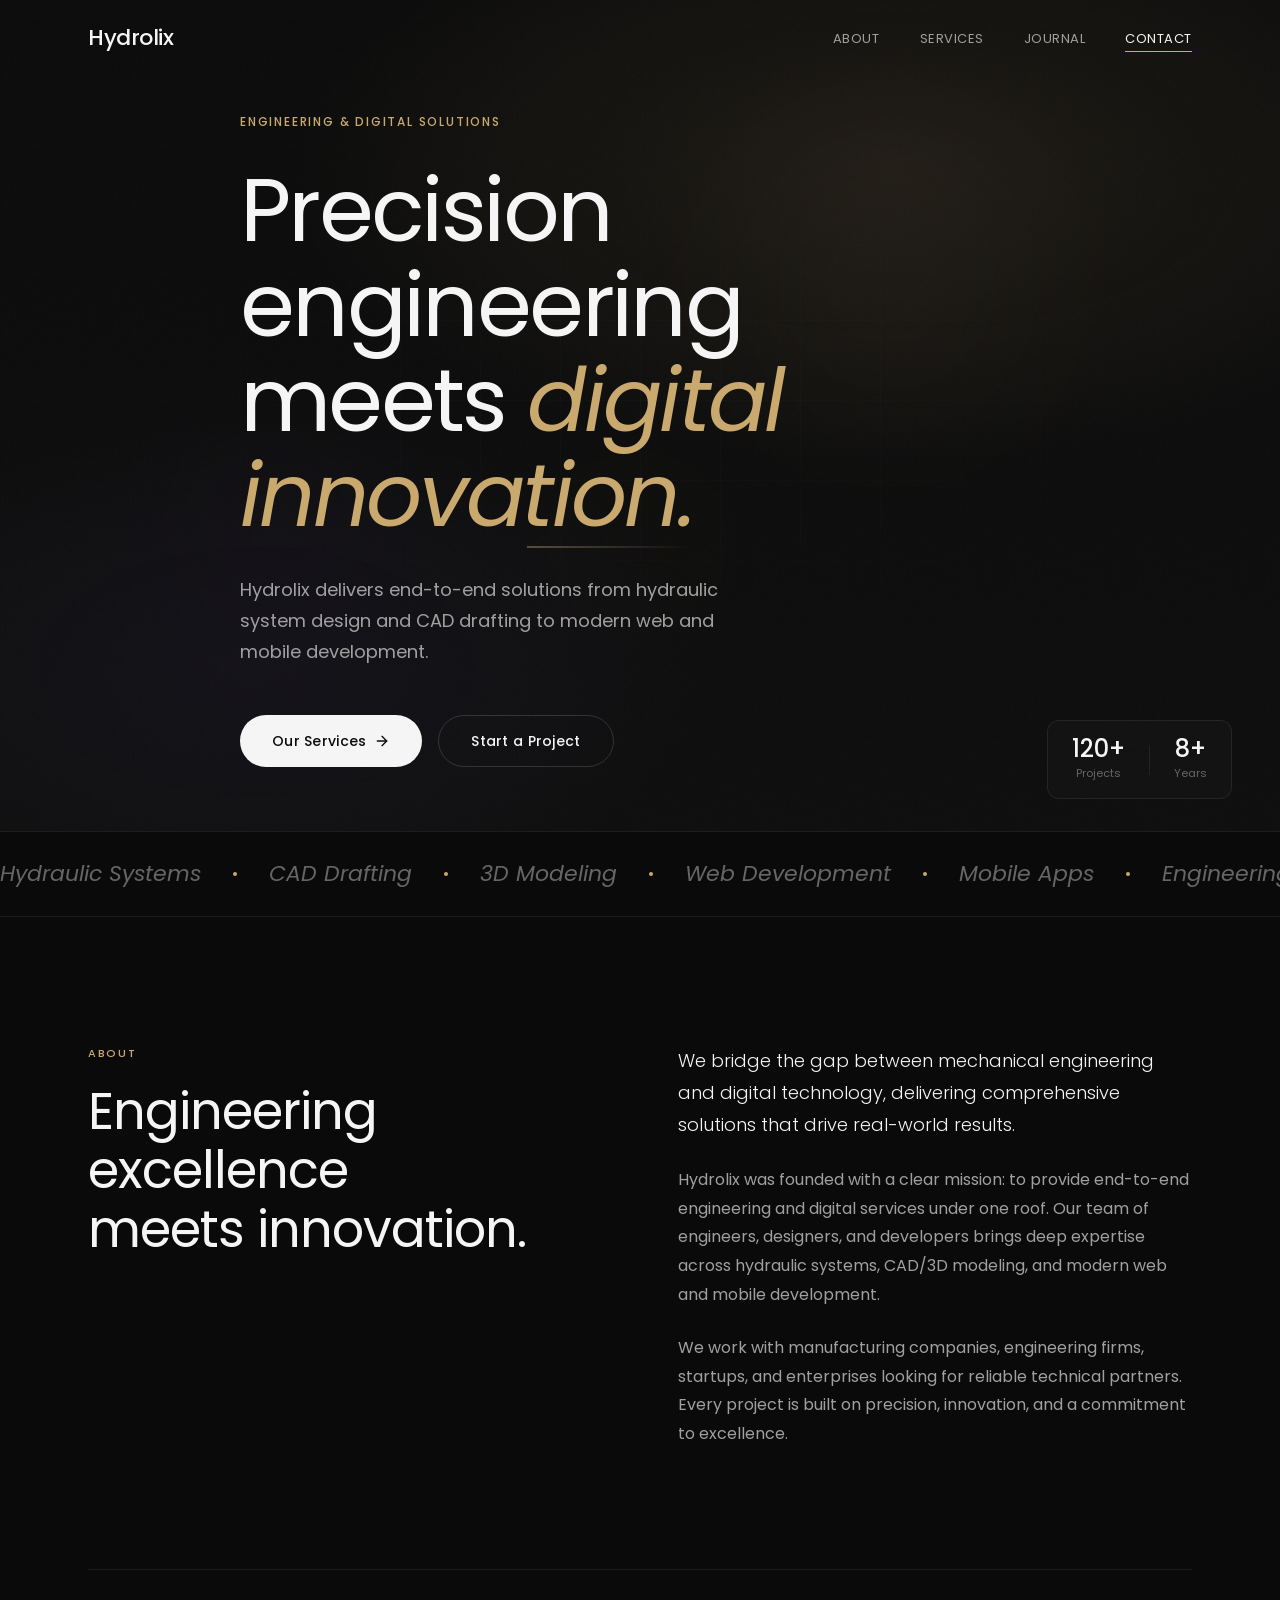
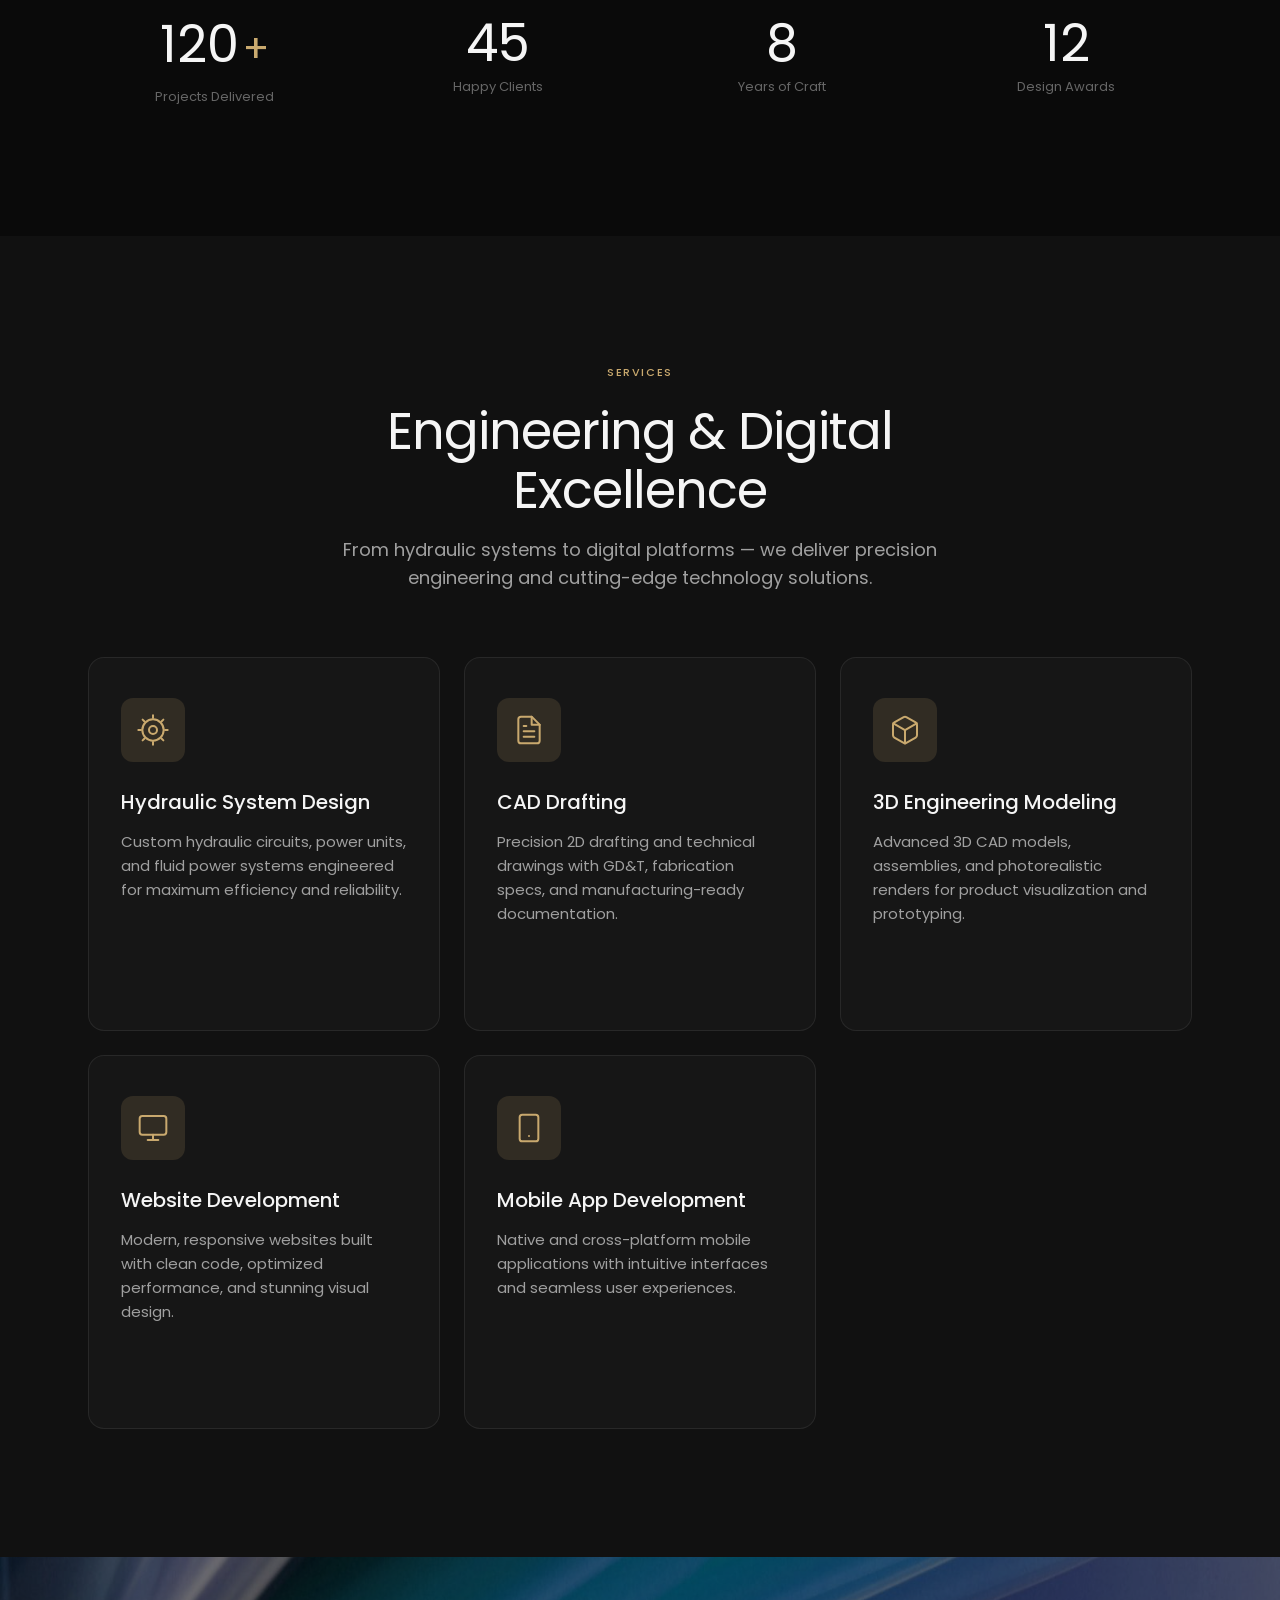
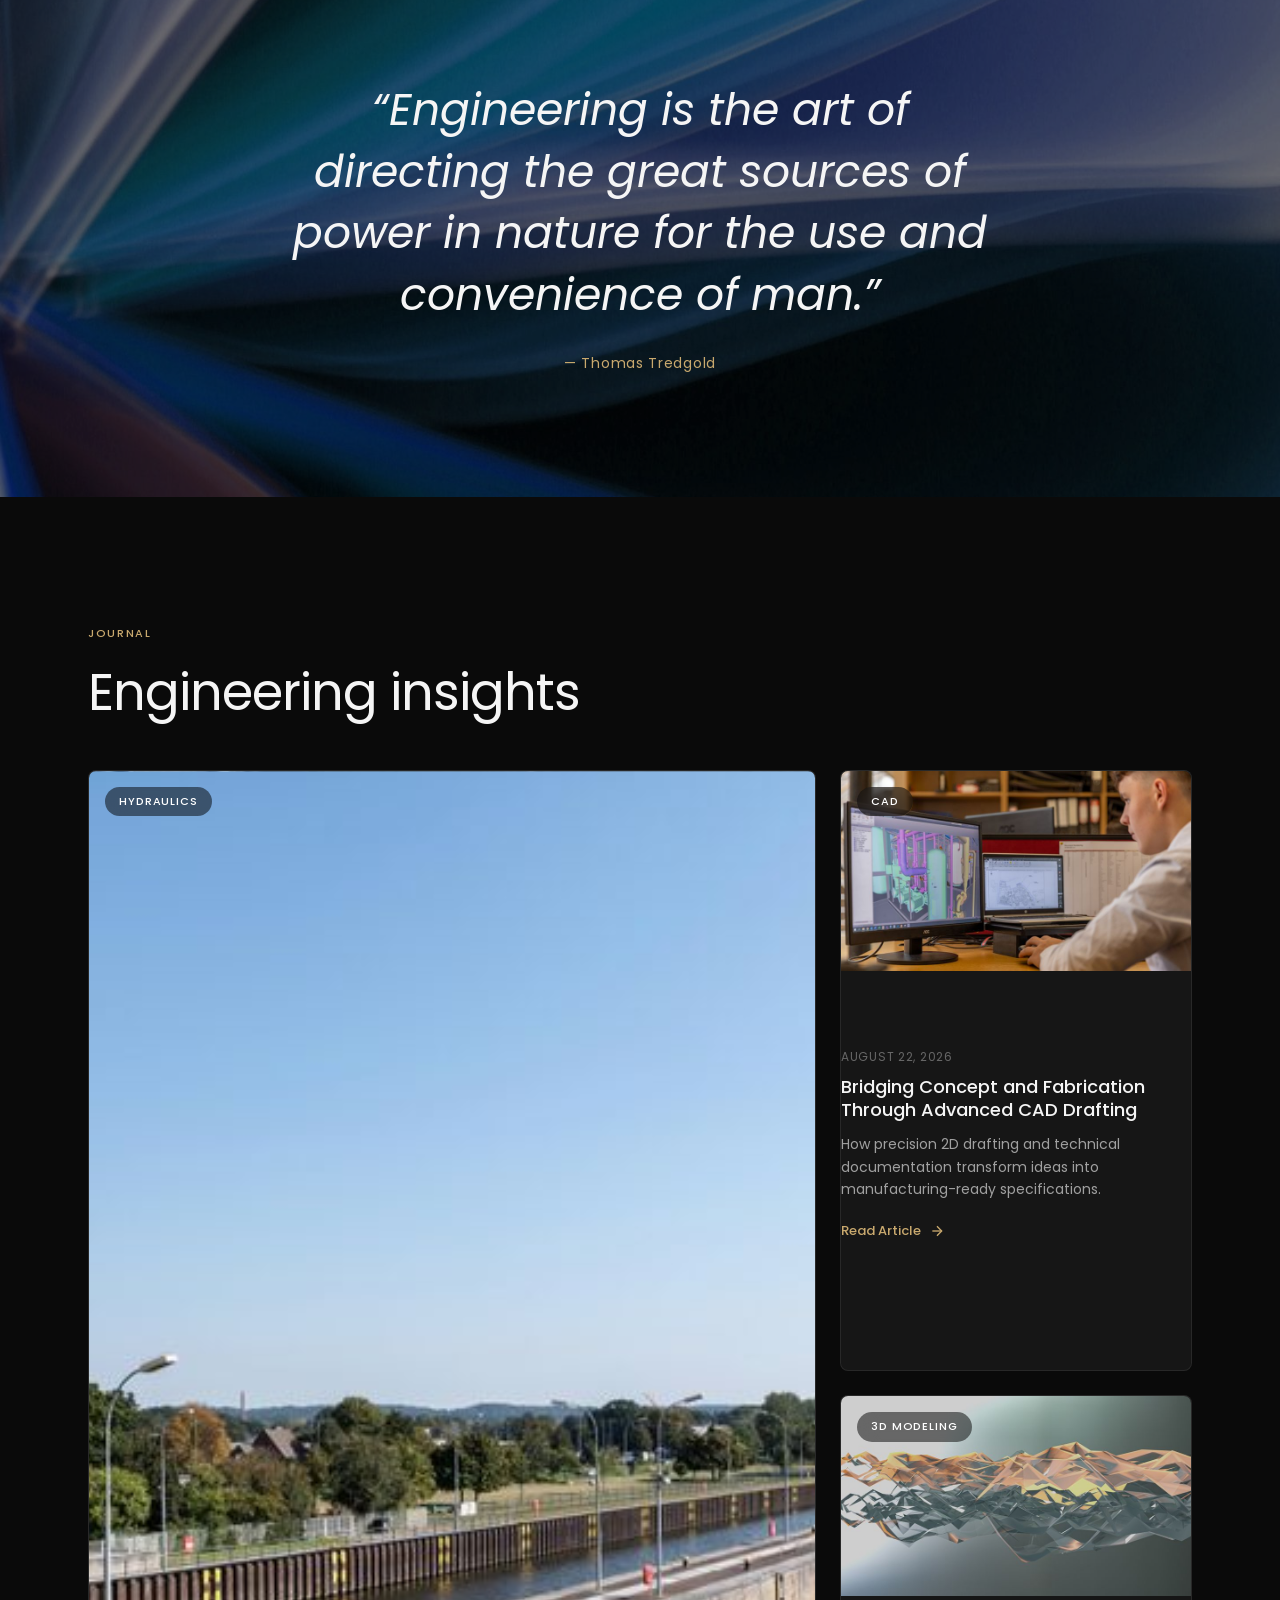
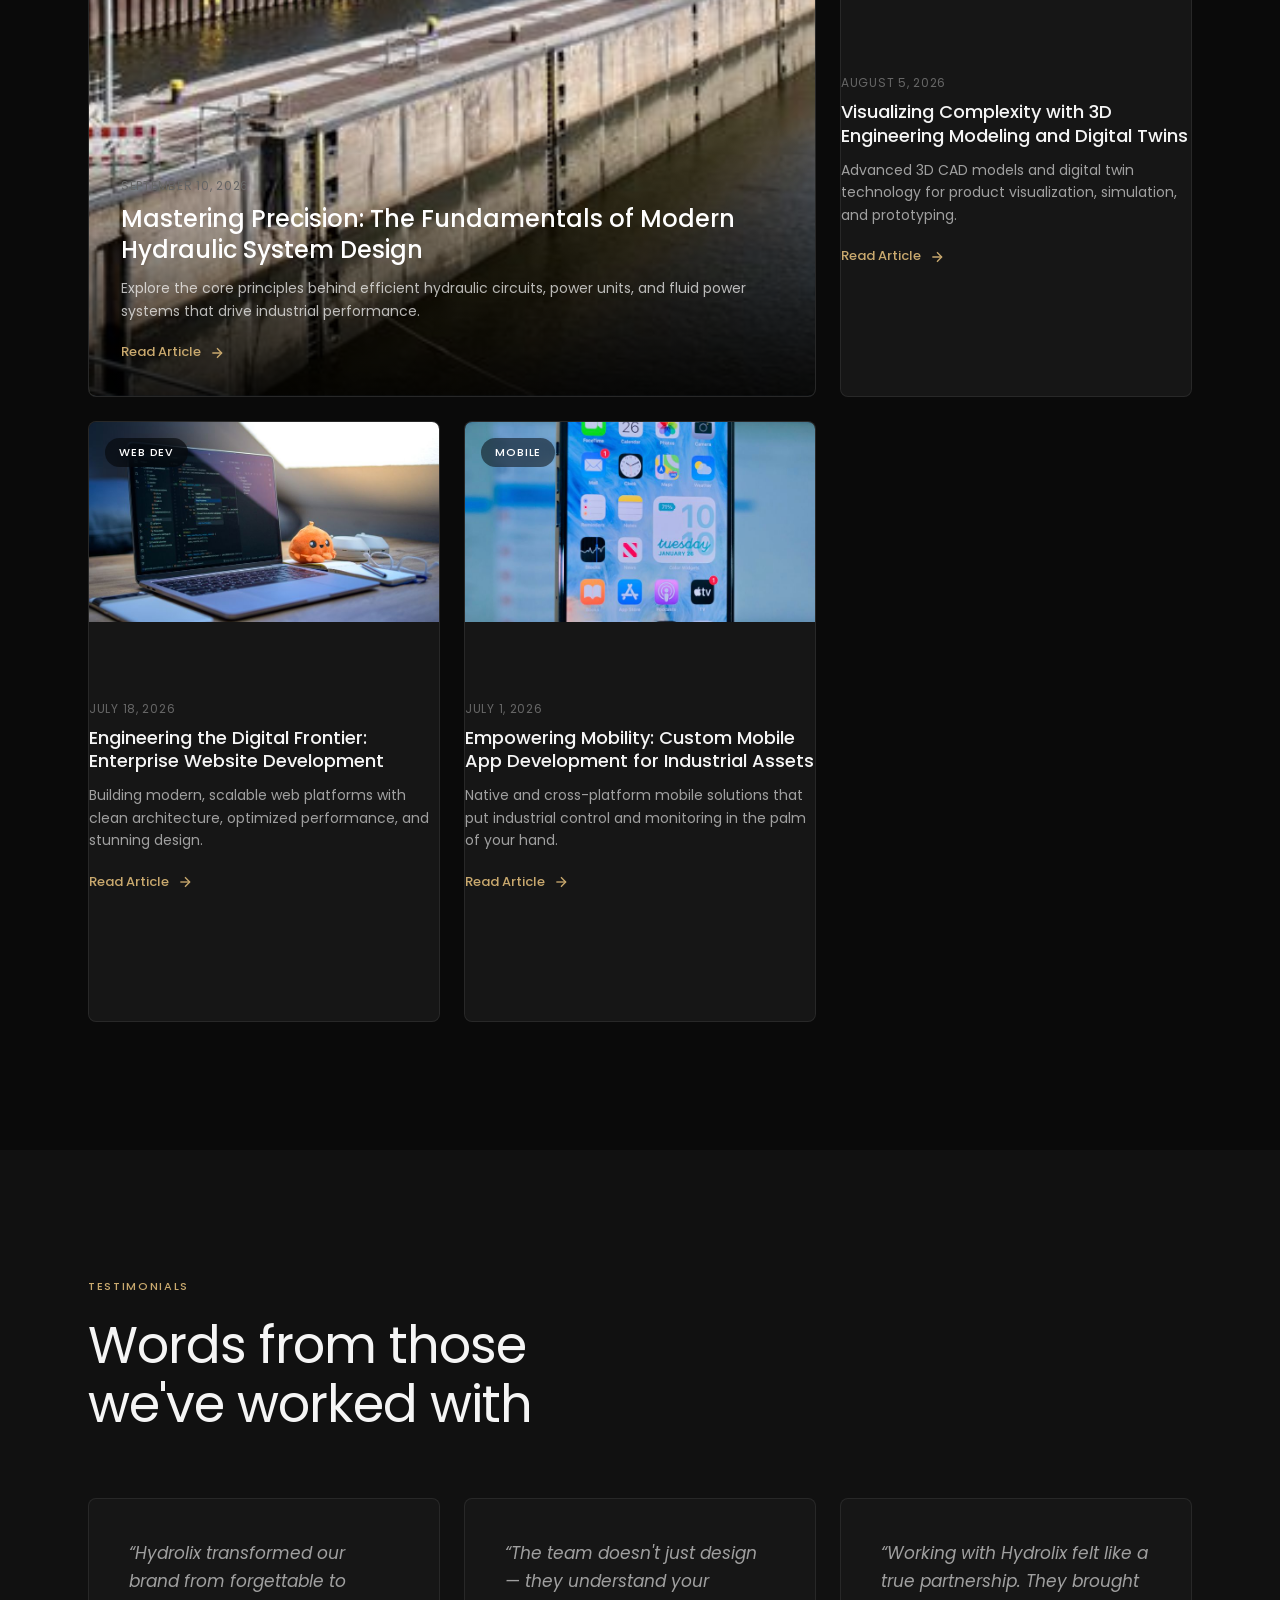
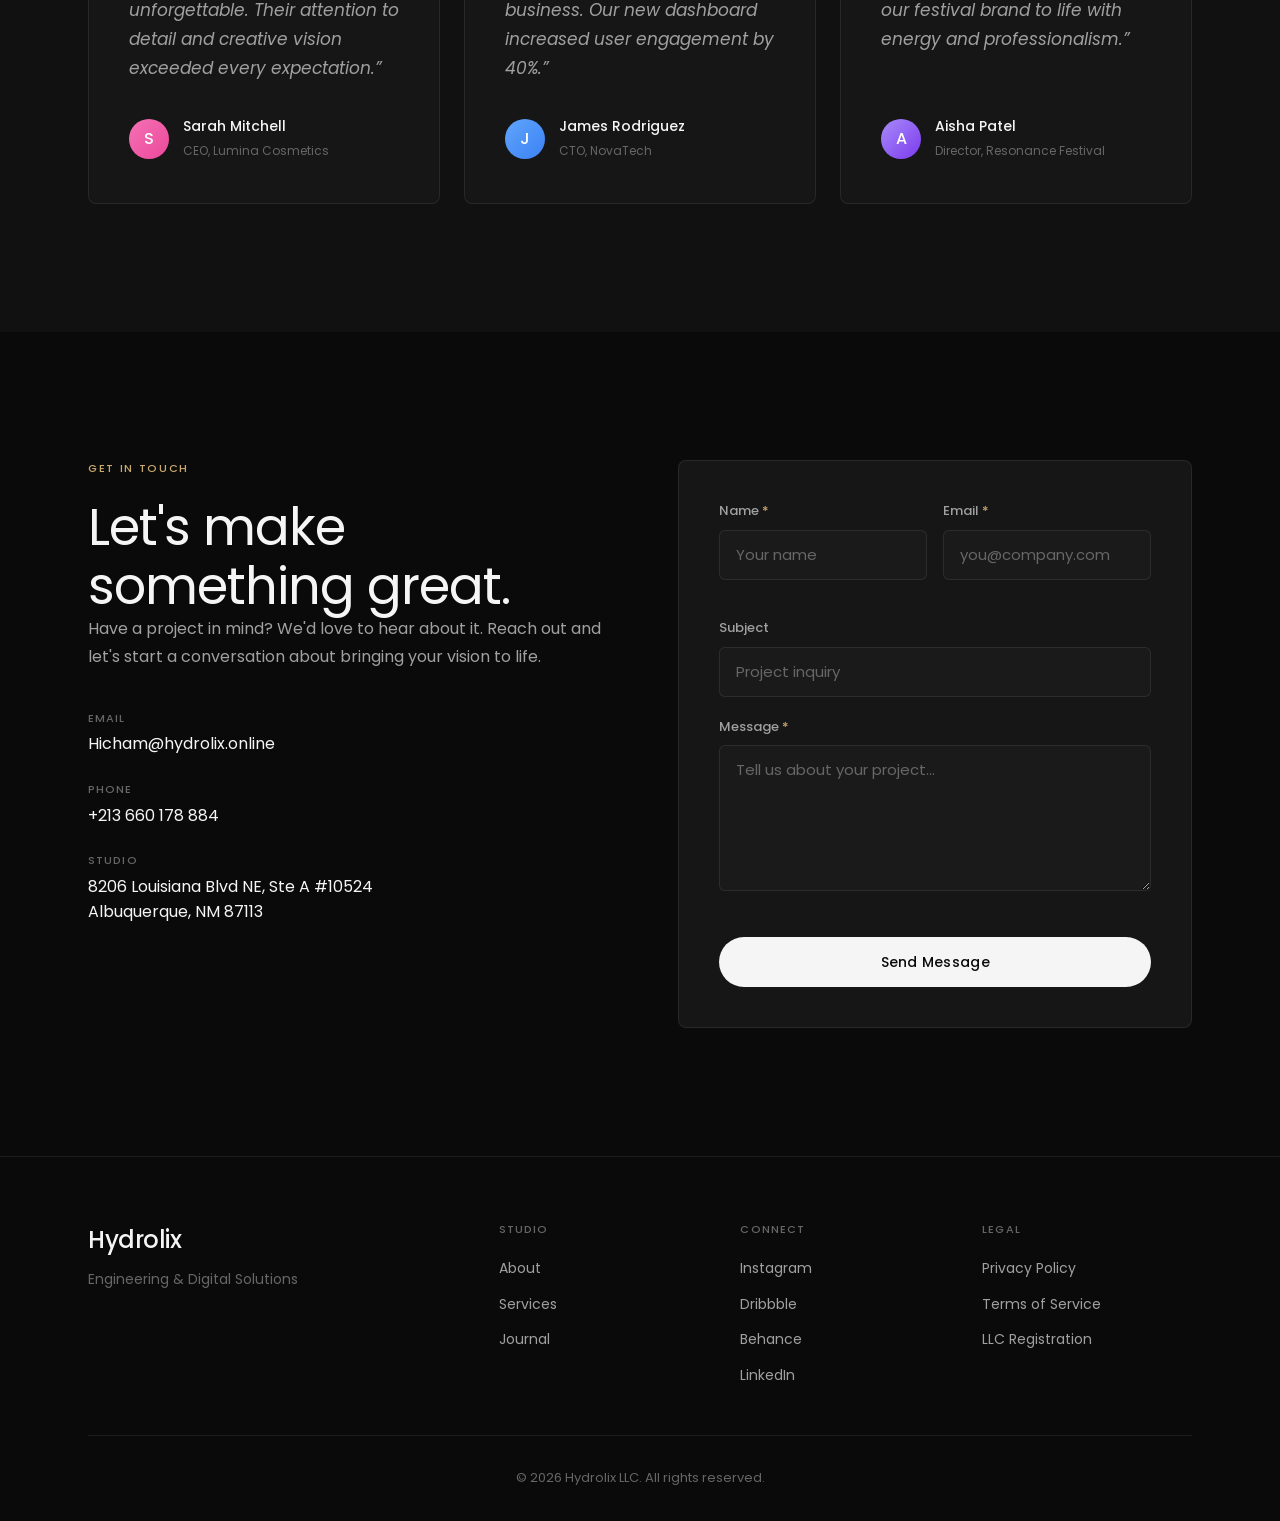
==== index.html @ 4c35c7e0 "Initial commit - Hydrolix website" ====
<!DOCTYPE html>
<html lang="en">
<head>
  <meta charset="UTF-8">
  <meta name="viewport" content="width=device-width, initial-scale=1.0">
  <title>Hydrolix | Engineering & Digital Solutions</title>
  <meta name="description" content="Hydrolix delivers precision engineering and digital solutions including hydraulic system design, CAD drafting, 3D modeling, web and mobile development.">
  <link rel="preconnect" href="https://fonts.googleapis.com">
  <link rel="preconnect" href="https://fonts.gstatic.com" crossorigin>
  <link href="https://fonts.googleapis.com/css2?family=Poppins:wght@300;400;500;600;700&display=swap" rel="stylesheet">
  <link rel="stylesheet" href="styles.css">
</head>
<body>
  <a href="#main" class="skip-link">Skip to main content</a>

  <!-- Loader -->
  <div class="loader" id="loader" aria-hidden="true">
    <div class="loader-inner">
      <span class="loader-text">Hydrolix</span>
      <div class="loader-bar"><div class="loader-progress"></div></div>
    </div>
  </div>

  <!-- Navigation -->
  <nav class="navbar" id="navbar" role="navigation" aria-label="Main navigation">
    <div class="nav-container">
      <a href="#" class="nav-logo" aria-label="Hydrolix home">
        <span class="logo-text">Hydrolix</span>
      </a>
      <button class="nav-toggle" id="navToggle" aria-label="Toggle navigation menu" aria-expanded="false">
        <span></span><span></span>
      </button>
      <div class="nav-backdrop" id="navBackdrop"></div>
      <ul class="nav-menu" id="navMenu" role="menubar">
        <li role="none"><a href="#about" role="menuitem" class="nav-link">About</a></li>
        <li role="none"><a href="#services" role="menuitem" class="nav-link">Services</a></li>
        <li role="none"><a href="#articles" role="menuitem" class="nav-link">Journal</a></li>
        <li role="none"><a href="#contact" role="menuitem" class="nav-link">Contact</a></li>
      </ul>
    </div>
  </nav>

  <main id="main">
    <!-- Hero -->
    <section class="hero" aria-labelledby="hero-heading">
      <div class="hero-bg">
        <div class="hero-gradient"></div>
        <div class="hero-noise"></div>
        <div class="hero-grid-lines" aria-hidden="true"></div>
        <div class="hero-orb hero-orb-1" aria-hidden="true"></div>
        <div class="hero-orb hero-orb-2" aria-hidden="true"></div>
        <div class="hero-orb hero-orb-3" aria-hidden="true"></div>
      </div>
      <div class="hero-content">
        <p class="hero-eyebrow" data-reveal>Engineering & Digital Solutions</p>
        <h1 id="hero-heading" class="hero-title" data-reveal>
          Precision engineering<br>meets <em>digital innovation.</em>
        </h1>
        <p class="hero-subtitle" data-reveal>
          Hydrolix delivers end-to-end solutions from hydraulic system design and CAD drafting to modern web and mobile development.
        </p>
        <div class="hero-actions" data-reveal>
          <a href="#services" class="btn btn-primary">
            Our Services
            <svg width="16" height="16" viewBox="0 0 24 24" fill="none" stroke="currentColor" stroke-width="2" stroke-linecap="round" stroke-linejoin="round"><line x1="5" y1="12" x2="19" y2="12"/><polyline points="12 5 19 12 12 19"/></svg>
          </a>
          <a href="#contact" class="btn btn-ghost">Start a Project</a>
        </div>
      </div>
      
      <div class="hero-floating-stats" aria-hidden="true" data-reveal>
        <div class="hero-stat-item">
          <span class="hero-stat-value">120+</span>
          <span class="hero-stat-label">Projects</span>
        </div>
        <div class="hero-stat-divider"></div>
        <div class="hero-stat-item">
          <span class="hero-stat-value">8+</span>
          <span class="hero-stat-label">Years</span>
        </div>
      </div>
    </section>

    <!-- Marquee -->
    <div class="marquee" aria-hidden="true">
      <div class="marquee-track">
        <span>Hydraulic Systems</span><span class="dot"></span>
        <span>CAD Drafting</span><span class="dot"></span>
        <span>3D Modeling</span><span class="dot"></span>
        <span>Web Development</span><span class="dot"></span>
        <span>Mobile Apps</span><span class="dot"></span>
        <span>Engineering</span><span class="dot"></span>
        <span>Hydraulic Systems</span><span class="dot"></span>
        <span>CAD Drafting</span><span class="dot"></span>
        <span>3D Modeling</span><span class="dot"></span>
        <span>Web Development</span><span class="dot"></span>
        <span>Mobile Apps</span><span class="dot"></span>
        <span>Engineering</span><span class="dot"></span>
      </div>
    </div>

    <!-- About -->
    <section class="about" id="about" aria-labelledby="about-heading">
      <div class="container">
        <div class="about-layout">
          <div class="about-left" data-reveal>
            <span class="section-label">About</span>
            <h2 id="about-heading" class="section-title">Engineering excellence<br>meets innovation.</h2>
          </div>
          <div class="about-right" data-reveal>
            <p class="about-lead">
              We bridge the gap between mechanical engineering and digital technology, delivering comprehensive solutions that drive real-world results.
            </p>
            <p>
              Hydrolix was founded with a clear mission: to provide end-to-end engineering and digital services under one roof. Our team of engineers, designers, and developers brings deep expertise across hydraulic systems, CAD/3D modeling, and modern web and mobile development.
            </p>
            <p>
              We work with manufacturing companies, engineering firms, startups, and enterprises looking for reliable technical partners. Every project is built on precision, innovation, and a commitment to excellence.
            </p>
          </div>
        </div>
        <div class="about-stats" data-reveal>
          <div class="stat">
            <span class="stat-number" data-count="120">0</span>
            <span class="stat-suffix">+</span>
            <span class="stat-label">Projects Delivered</span>
          </div>
          <div class="stat">
            <span class="stat-number" data-count="45">0</span>
            <span class="stat-label">Happy Clients</span>
          </div>
          <div class="stat">
            <span class="stat-number" data-count="8">0</span>
            <span class="stat-label">Years of Craft</span>
          </div>
          <div class="stat">
            <span class="stat-number" data-count="12">0</span>
            <span class="stat-label">Design Awards</span>
          </div>
        </div>
      </div>
    </section>

    <!-- Services -->
    <section class="services" id="services" aria-labelledby="services-heading">
      <div class="container">
        <div class="services-header" data-reveal>
          <span class="section-label">Services</span>
          <h2 id="services-heading" class="section-title">Engineering & Digital Excellence</h2>
          <p class="services-subtitle">From hydraulic systems to digital platforms — we deliver precision engineering and cutting-edge technology solutions.</p>
        </div>
        <div class="services-grid">
          <article class="service-card" data-reveal>
            <div class="service-icon">
              <svg width="32" height="32" viewBox="0 0 24 24" fill="none" stroke="currentColor" stroke-width="1.5" stroke-linecap="round" stroke-linejoin="round">
                <circle cx="12" cy="12" r="3"/>
                <path d="M12 1v2M12 21v2M4.22 4.22l1.42 1.42M18.36 18.36l1.42 1.42M1 12h2M21 12h2M4.22 19.78l1.42-1.42M18.36 5.64l1.42-1.42"/>
                <circle cx="12" cy="12" r="8"/>
              </svg>
            </div>
            <div class="service-content">
              <h3 class="service-name">Hydraulic System Design</h3>
              <p class="service-desc">Custom hydraulic circuits, power units, and fluid power systems engineered for maximum efficiency and reliability.</p>
            </div>
            <div class="service-arrow">
              <svg width="20" height="20" viewBox="0 0 24 24" fill="none" stroke="currentColor" stroke-width="2" stroke-linecap="round" stroke-linejoin="round"><line x1="5" y1="12" x2="19" y2="12"/><polyline points="12 5 19 12 12 19"/></svg>
            </div>
          </article>

          <article class="service-card" data-reveal>
            <div class="service-icon">
              <svg width="32" height="32" viewBox="0 0 24 24" fill="none" stroke="currentColor" stroke-width="1.5" stroke-linecap="round" stroke-linejoin="round">
                <path d="M14 2H6a2 2 0 0 0-2 2v16a2 2 0 0 0 2 2h12a2 2 0 0 0 2-2V8z"/>
                <polyline points="14 2 14 8 20 8"/>
                <line x1="16" y1="13" x2="8" y2="13"/>
                <line x1="16" y1="17" x2="8" y2="17"/>
                <polyline points="10 9 9 9 8 9"/>
              </svg>
            </div>
            <div class="service-content">
              <h3 class="service-name">CAD Drafting</h3>
              <p class="service-desc">Precision 2D drafting and technical drawings with GD&T, fabrication specs, and manufacturing-ready documentation.</p>
            </div>
            <div class="service-arrow">
              <svg width="20" height="20" viewBox="0 0 24 24" fill="none" stroke="currentColor" stroke-width="2" stroke-linecap="round" stroke-linejoin="round"><line x1="5" y1="12" x2="19" y2="12"/><polyline points="12 5 19 12 12 19"/></svg>
            </div>
          </article>

          <article class="service-card" data-reveal>
            <div class="service-icon">
              <svg width="32" height="32" viewBox="0 0 24 24" fill="none" stroke="currentColor" stroke-width="1.5" stroke-linecap="round" stroke-linejoin="round">
                <path d="M21 16V8a2 2 0 0 0-1-1.73l-7-4a2 2 0 0 0-2 0l-7 4A2 2 0 0 0 3 8v8a2 2 0 0 0 1 1.73l7 4a2 2 0 0 0 2 0l7-4A2 2 0 0 0 21 16z"/>
                <polyline points="3.27 6.96 12 12.01 20.73 6.96"/>
                <line x1="12" y1="22.08" x2="12" y2="12"/>
              </svg>
            </div>
            <div class="service-content">
              <h3 class="service-name">3D Engineering Modeling</h3>
              <p class="service-desc">Advanced 3D CAD models, assemblies, and photorealistic renders for product visualization and prototyping.</p>
            </div>
            <div class="service-arrow">
              <svg width="20" height="20" viewBox="0 0 24 24" fill="none" stroke="currentColor" stroke-width="2" stroke-linecap="round" stroke-linejoin="round"><line x1="5" y1="12" x2="19" y2="12"/><polyline points="12 5 19 12 12 19"/></svg>
            </div>
          </article>

          <article class="service-card" data-reveal>
            <div class="service-icon">
              <svg width="32" height="32" viewBox="0 0 24 24" fill="none" stroke="currentColor" stroke-width="1.5" stroke-linecap="round" stroke-linejoin="round">
                <rect x="2" y="3" width="20" height="14" rx="2" ry="2"/>
                <line x1="8" y1="21" x2="16" y2="21"/>
                <line x1="12" y1="17" x2="12" y2="21"/>
              </svg>
            </div>
            <div class="service-content">
              <h3 class="service-name">Website Development</h3>
              <p class="service-desc">Modern, responsive websites built with clean code, optimized performance, and stunning visual design.</p>
            </div>
            <div class="service-arrow">
              <svg width="20" height="20" viewBox="0 0 24 24" fill="none" stroke="currentColor" stroke-width="2" stroke-linecap="round" stroke-linejoin="round"><line x1="5" y1="12" x2="19" y2="12"/><polyline points="12 5 19 12 12 19"/></svg>
            </div>
          </article>

          <article class="service-card" data-reveal>
            <div class="service-icon">
              <svg width="32" height="32" viewBox="0 0 24 24" fill="none" stroke="currentColor" stroke-width="1.5" stroke-linecap="round" stroke-linejoin="round">
                <rect x="5" y="2" width="14" height="20" rx="2" ry="2"/>
                <line x1="12" y1="18" x2="12.01" y2="18"/>
              </svg>
            </div>
            <div class="service-content">
              <h3 class="service-name">Mobile App Development</h3>
              <p class="service-desc">Native and cross-platform mobile applications with intuitive interfaces and seamless user experiences.</p>
            </div>
            <div class="service-arrow">
              <svg width="20" height="20" viewBox="0 0 24 24" fill="none" stroke="currentColor" stroke-width="2" stroke-linecap="round" stroke-linejoin="round"><line x1="5" y1="12" x2="19" y2="12"/><polyline points="12 5 19 12 12 19"/></svg>
            </div>
          </article>
        </div>
      </div>
    </section>

    <!-- Full-width image break -->
    <section class="visual-break" aria-hidden="true">
      <div class="visual-break-bg" style="background-image: url('images/visual-break.jpg'); background-size: cover; background-position: center;"></div>
      <div class="visual-break-content" data-reveal>
        <p class="visual-break-quote">&ldquo;Engineering is the art of directing the great sources of power in nature for the use and convenience of man.&rdquo;</p>
        <span class="visual-break-attr">&mdash; Thomas Tredgold</span>
      </div>
    </section>

    <!-- Articles -->
    <section class="articles" id="articles" aria-labelledby="articles-heading">
      <div class="container">
        <div class="articles-header" data-reveal>
          <span class="section-label">Journal</span>
          <h2 id="articles-heading" class="section-title">Engineering insights</h2>
        </div>
        <div class="articles-grid">
          <article class="article-card article-featured" data-reveal>
            <div class="article-image" style="background-image: url('images/article-hydraulics.jpg'); background-size: cover; background-position: center;">
              <span class="article-tag">Hydraulics</span>
            </div>
            <div class="article-body">
              <time class="article-date" datetime="2026-09-10">September 10, 2026</time>
              <h3 class="article-title">Mastering Precision: The Fundamentals of Modern Hydraulic System Design</h3>
              <p class="article-excerpt">Explore the core principles behind efficient hydraulic circuits, power units, and fluid power systems that drive industrial performance.</p>
              <a href="article-hydraulics.html" class="article-link">Read Article <svg width="16" height="16" viewBox="0 0 24 24" fill="none" stroke="currentColor" stroke-width="2"><line x1="5" y1="12" x2="19" y2="12"/><polyline points="12 5 19 12 12 19"/></svg></a>
            </div>
          </article>
          <article class="article-card" data-reveal>
            <div class="article-image" style="background-image: url('images/article-cad.jpg'); background-size: cover; background-position: center;">
              <span class="article-tag">CAD</span>
            </div>
            <div class="article-body">
              <time class="article-date" datetime="2026-08-22">August 22, 2026</time>
              <h3 class="article-title">Bridging Concept and Fabrication Through Advanced CAD Drafting</h3>
              <p class="article-excerpt">How precision 2D drafting and technical documentation transform ideas into manufacturing-ready specifications.</p>
              <a href="article-cad.html" class="article-link">Read Article <svg width="16" height="16" viewBox="0 0 24 24" fill="none" stroke="currentColor" stroke-width="2"><line x1="5" y1="12" x2="19" y2="12"/><polyline points="12 5 19 12 12 19"/></svg></a>
            </div>
          </article>
          <article class="article-card" data-reveal>
            <div class="article-image" style="background-image: url('images/article-3d.jpg'); background-size: cover; background-position: center;">
              <span class="article-tag">3D Modeling</span>
            </div>
            <div class="article-body">
              <time class="article-date" datetime="2026-08-05">August 5, 2026</time>
              <h3 class="article-title">Visualizing Complexity with 3D Engineering Modeling and Digital Twins</h3>
              <p class="article-excerpt">Advanced 3D CAD models and digital twin technology for product visualization, simulation, and prototyping.</p>
              <a href="article-3d-modeling.html" class="article-link">Read Article <svg width="16" height="16" viewBox="0 0 24 24" fill="none" stroke="currentColor" stroke-width="2"><line x1="5" y1="12" x2="19" y2="12"/><polyline points="12 5 19 12 12 19"/></svg></a>
            </div>
          </article>
          <article class="article-card" data-reveal>
            <div class="article-image" style="background-image: url('images/article-web.jpg'); background-size: cover; background-position: center;">
              <span class="article-tag">Web Dev</span>
            </div>
            <div class="article-body">
              <time class="article-date" datetime="2026-07-18">July 18, 2026</time>
              <h3 class="article-title">Engineering the Digital Frontier: Enterprise Website Development</h3>
              <p class="article-excerpt">Building modern, scalable web platforms with clean architecture, optimized performance, and stunning design.</p>
              <a href="article-web.html" class="article-link">Read Article <svg width="16" height="16" viewBox="0 0 24 24" fill="none" stroke="currentColor" stroke-width="2"><line x1="5" y1="12" x2="19" y2="12"/><polyline points="12 5 19 12 12 19"/></svg></a>
            </div>
          </article>
          <article class="article-card" data-reveal>
            <div class="article-image" style="background-image: url('images/article-mobile.jpg'); background-size: cover; background-position: center;">
              <span class="article-tag">Mobile</span>
            </div>
            <div class="article-body">
              <time class="article-date" datetime="2026-07-01">July 1, 2026</time>
              <h3 class="article-title">Empowering Mobility: Custom Mobile App Development for Industrial Assets</h3>
              <p class="article-excerpt">Native and cross-platform mobile solutions that put industrial control and monitoring in the palm of your hand.</p>
              <a href="article-mobile.html" class="article-link">Read Article <svg width="16" height="16" viewBox="0 0 24 24" fill="none" stroke="currentColor" stroke-width="2"><line x1="5" y1="12" x2="19" y2="12"/><polyline points="12 5 19 12 12 19"/></svg></a>
            </div>
          </article>
        </div>
      </div>
    </section>

    <!-- Testimonials -->
    <section class="testimonials" id="testimonials" aria-labelledby="testimonials-heading">
      <div class="container">
        <div class="testimonials-header" data-reveal>
          <span class="section-label">Testimonials</span>
          <h2 id="testimonials-heading" class="section-title">Words from those<br>we've worked with</h2>
        </div>
        <div class="testimonials-track">
          <blockquote class="testimonial-card" data-reveal>
            <p class="testimonial-text">&ldquo;Hydrolix transformed our brand from forgettable to unforgettable. Their attention to detail and creative vision exceeded every expectation.&rdquo;</p>
            <footer class="testimonial-author">
              <div class="testimonial-avatar" style="background: linear-gradient(135deg, #f472b6, #ec4899);" aria-hidden="true">S</div>
              <div>
                <cite class="testimonial-name">Sarah Mitchell</cite>
                <span class="testimonial-role">CEO, Lumina Cosmetics</span>
              </div>
            </footer>
          </blockquote>
          <blockquote class="testimonial-card" data-reveal>
            <p class="testimonial-text">&ldquo;The team doesn't just design &mdash; they understand your business. Our new dashboard increased user engagement by 40%.&rdquo;</p>
            <footer class="testimonial-author">
              <div class="testimonial-avatar" style="background: linear-gradient(135deg, #60a5fa, #3b82f6);" aria-hidden="true">J</div>
              <div>
                <cite class="testimonial-name">James Rodriguez</cite>
                <span class="testimonial-role">CTO, NovaTech</span>
              </div>
            </footer>
          </blockquote>
          <blockquote class="testimonial-card" data-reveal>
            <p class="testimonial-text">&ldquo;Working with Hydrolix felt like a true partnership. They brought our festival brand to life with energy and professionalism.&rdquo;</p>
            <footer class="testimonial-author">
              <div class="testimonial-avatar" style="background: linear-gradient(135deg, #a78bfa, #7c3aed);" aria-hidden="true">A</div>
              <div>
                <cite class="testimonial-name">Aisha Patel</cite>
                <span class="testimonial-role">Director, Resonance Festival</span>
              </div>
            </footer>
          </blockquote>
        </div>
      </div>
    </section>

    <!-- Contact -->
    <section class="contact" id="contact" aria-labelledby="contact-heading">
      <div class="container">
        <div class="contact-layout">
          <div class="contact-left" data-reveal>
            <span class="section-label">Get in Touch</span>
            <h2 id="contact-heading" class="section-title">Let's make<br>something great.</h2>
            <p class="contact-desc">
              Have a project in mind? We'd love to hear about it. Reach out and let's start a conversation about bringing your vision to life.
            </p>
            <div class="contact-details">
              <a href="mailto:Hicham@hydrolix.online" class="contact-link">
                <span class="contact-link-label">Email</span>
                <span class="contact-link-value">Hicham@hydrolix.online</span>
              </a>
              <a href="tel:+213660178884" class="contact-link">
                <span class="contact-link-label">Phone</span>
                <span class="contact-link-value">+213 660 178 884</span>
              </a>
              <div class="contact-link">
                <span class="contact-link-label">Studio</span>
                <span class="contact-link-value">8206 Louisiana Blvd NE, Ste A #10524<br>Albuquerque, NM 87113</span>
              </div>
            </div>
          </div>
          <div class="contact-right" data-reveal>
            <form class="contact-form" id="contactForm" novalidate>
              <div class="form-row">
                <div class="form-group">
                  <label for="name" class="form-label">Name <span class="required">*</span></label>
                  <input type="text" id="name" name="name" class="form-input" required autocomplete="name" placeholder="Your name">
                  <span class="form-error" id="nameError" role="alert"></span>
                </div>
                <div class="form-group">
                  <label for="email" class="form-label">Email <span class="required">*</span></label>
                  <input type="email" id="email" name="email" class="form-input" required autocomplete="email" placeholder="you@company.com">
                  <span class="form-error" id="emailError" role="alert"></span>
                </div>
              </div>
              <div class="form-group">
                <label for="subject" class="form-label">Subject</label>
                <input type="text" id="subject" name="subject" class="form-input" placeholder="Project inquiry">
              </div>
              <div class="form-group">
                <label for="message" class="form-label">Message <span class="required">*</span></label>
                <textarea id="message" name="message" class="form-input form-textarea" required rows="5" placeholder="Tell us about your project..."></textarea>
                <span class="form-error" id="messageError" role="alert"></span>
              </div>
              <button type="submit" class="btn btn-primary btn-submit">
                <span class="btn-text">Send Message</span>
                <span class="btn-loading" aria-hidden="true">
                  <svg width="20" height="20" viewBox="0 0 24 24" fill="none" stroke="currentColor" stroke-width="2"><circle cx="12" cy="12" r="10" stroke-dasharray="31.42" stroke-dashoffset="10"/></svg>
                </span>
              </button>
              <div class="form-success" id="formSuccess" role="status" aria-live="polite">
                <svg width="20" height="20" viewBox="0 0 24 24" fill="none" stroke="currentColor" stroke-width="2"><path d="M22 11.08V12a10 10 0 1 1-5.93-9.14"/><polyline points="22 4 12 14.01 9 11.01"/></svg>
                <span>Message sent! We'll get back to you within 24 hours.</span>
              </div>
            </form>
          </div>
        </div>
      </div>
    </section>
  </main>

  <!-- Footer -->
  <footer class="footer" role="contentinfo">
    <div class="container">
      <div class="footer-top">
        <div class="footer-brand">
          <a href="#" class="nav-logo" aria-label="Hydrolix home">
            <span class="logo-text">Hydrolix</span>
          </a>
          <p class="footer-tagline">Engineering & Digital Solutions</p>
        </div>
        <div class="footer-cols">
          <div class="footer-col">
            <h3 class="footer-heading">Studio</h3>
            <ul>
              <li><a href="#about">About</a></li>
              <li><a href="#services">Services</a></li>
              <li><a href="#articles">Journal</a></li>
            </ul>
          </div>
          <div class="footer-col">
            <h3 class="footer-heading">Connect</h3>
            <ul>
              <li><a href="#">Instagram</a></li>
              <li><a href="#">Dribbble</a></li>
              <li><a href="#">Behance</a></li>
              <li><a href="#">LinkedIn</a></li>
            </ul>
          </div>
          <div class="footer-col">
            <h3 class="footer-heading">Legal</h3>
            <ul>
              <li><a href="privacy.html">Privacy Policy</a></li>
              <li><a href="terms.html">Terms of Service</a></li>
              <li><a href="#">LLC Registration</a></li>
            </ul>
          </div>
        </div>
      </div>
      <div class="footer-bottom">
        <p>&copy; 2026 Hydrolix LLC. All rights reserved.</p>
      </div>
    </div>
  </footer>

  <script src="script.js"></script>
</body>
</html>
---- styles.css ----
/* ============================================================
   HYDROLIX — Visual & Immersive Design System
   Dark cinematic theme, storytelling-driven, elegant
   ============================================================ */

/* --- Tokens --- */
:root {
  --bg: #0a0a0a;
  --bg-elevated: #111111;
  --bg-card: #161616;
  --surface: #1a1a1a;
  --text: #f5f5f5;
  --text-secondary: #a0a0a0;
  --text-muted: #666666;
  --accent: #c9a96e;
  --accent-light: #dfc08a;
  --accent-dim: rgba(201, 169, 110, 0.15);
  --border: rgba(255, 255, 255, 0.08);
  --border-hover: rgba(255, 255, 255, 0.15);

  --font-display: 'Poppins', -apple-system, sans-serif;
  --font-body: 'Poppins', -apple-system, sans-serif;

  --ease: cubic-bezier(0.16, 1, 0.3, 1);
  --ease-out: cubic-bezier(0.33, 1, 0.68, 1);

  --container: 1200px;
  --gutter: clamp(1.5rem, 4vw, 3rem);
}

/* --- Reset --- */
*, *::before, *::after { box-sizing: border-box; margin: 0; padding: 0; }

html {
  scroll-behavior: smooth;
  scroll-padding-top: 80px;
  -webkit-text-size-adjust: 100%;
}

body {
  font-family: var(--font-body);
  font-size: 1rem;
  line-height: 1.6;
  color: var(--text);
  background: var(--bg);
  -webkit-font-smoothing: antialiased;
  overflow-x: hidden;
}

img, svg { display: block; max-width: 100%; }
a { color: inherit; text-decoration: none; cursor: pointer; }
ul, ol { list-style: none; }
button { font: inherit; cursor: pointer; border: none; background: none; }
input, textarea { font: inherit; }

/* --- Skip --- */
.skip-link {
  position: absolute;
  top: -100%;
  left: 1rem;
  padding: 0.5rem 1rem;
  background: var(--accent);
  color: var(--bg);
  font-weight: 600;
  z-index: 999;
  transition: top 0.2s;
}
.skip-link:focus { top: 1rem; }

/* --- Container --- */
.container {
  width: 100%;
  max-width: var(--container);
  margin: 0 auto;
  padding: 0 var(--gutter);
}
.container-narrow {
  max-width: 720px;
  margin: 0 auto;
}

/* --- Loader --- */
.loader {
  position: fixed;
  inset: 0;
  z-index: 9999;
  background: var(--bg);
  display: flex;
  align-items: center;
  justify-content: center;
  transition: opacity 0.6s var(--ease), visibility 0.6s;
}
.loader.hidden {
  opacity: 0;
  visibility: hidden;
  pointer-events: none;
}
.loader-inner { text-align: center; }
.loader-text {
  font-family: var(--font-display);
  font-size: clamp(2rem, 5vw, 3.5rem);
  font-weight: 500;
  letter-spacing: -0.02em;
  display: block;
  margin-bottom: 1.5rem;
}
.loader-bar {
  width: 200px;
  height: 2px;
  background: var(--border);
  margin: 0 auto;
  overflow: hidden;
}
.loader-progress {
  width: 0%;
  height: 100%;
  background: var(--accent);
  transition: width 0.4s var(--ease);
}

/* --- Buttons --- */
.btn {
  display: inline-flex;
  align-items: center;
  justify-content: center;
  gap: 0.5rem;
  padding: 0.875rem 2rem;
  font-family: var(--font-body);
  font-size: 0.875rem;
  font-weight: 500;
  letter-spacing: 0.02em;
  border-radius: 100px;
  transition: all 0.3s var(--ease);
  cursor: pointer;
  min-height: 48px;
}
.btn:focus-visible {
  outline: 2px solid var(--accent);
  outline-offset: 3px;
}
.btn-primary {
  background: var(--text);
  color: var(--bg);
}
.btn-primary:hover {
  background: var(--accent);
  color: var(--bg);
  transform: translateY(-1px);
}
.btn-ghost {
  background: transparent;
  color: var(--text);
  border: 1px solid var(--border-hover);
}
.btn-ghost:hover {
  border-color: var(--accent);
  color: var(--accent);
}
.btn-submit {
  width: 100%;
  border-radius: 100px;
}
.btn-submit .btn-loading { display: none; }
.btn-submit.loading .btn-text { visibility: hidden; }
.btn-submit.loading .btn-loading {
  display: block;
  position: absolute;
  animation: spin 1s linear infinite;
}
@keyframes spin { to { transform: rotate(360deg); } }

/* --- Navigation --- */
.navbar {
  position: fixed;
  top: 0;
  left: 0;
  right: 0;
  z-index: 100;
  padding: 1.25rem 0;
  transition: all 0.4s var(--ease);
}
.navbar.scrolled {
  background: rgba(10, 10, 10, 0.85);
  backdrop-filter: blur(20px);
  -webkit-backdrop-filter: blur(20px);
  padding: 0.75rem 0;
  border-bottom: 1px solid var(--border);
}
.nav-container {
  display: flex;
  align-items: center;
  justify-content: space-between;
  max-width: var(--container);
  margin: 0 auto;
  padding: 0 var(--gutter);
}
.nav-logo {
  display: flex;
  align-items: center;
  gap: 0.5rem;
}
.logo-text {
  font-family: var(--font-display);
  font-size: 1.375rem;
  font-weight: 500;
  letter-spacing: -0.02em;
}
.nav-menu {
  display: flex;
  align-items: center;
  gap: 2.5rem;
}
.nav-link {
  font-size: 0.8125rem;
  font-weight: 400;
  letter-spacing: 0.04em;
  text-transform: uppercase;
  color: var(--text-secondary);
  transition: color 0.3s;
  position: relative;
}
.nav-link::after {
  content: '';
  position: absolute;
  bottom: -4px;
  left: 0;
  width: 0;
  height: 1px;
  background: var(--accent);
  transition: width 0.3s var(--ease);
}
.nav-link:hover,
.nav-link.active {
  color: var(--text);
}
.nav-link:hover::after,
.nav-link.active::after {
  width: 100%;
}

/* Mobile toggle */
.nav-toggle {
  display: none;
  flex-direction: column;
  gap: 6px;
  padding: 8px;
  z-index: 10;
}
.nav-toggle span {
  display: block;
  width: 24px;
  height: 1.5px;
  background: var(--text);
  transition: all 0.3s var(--ease);
  transform-origin: center;
}
.nav-toggle.active span:first-child {
  transform: translateY(3.75px) rotate(45deg);
}
.nav-toggle.active span:last-child {
  transform: translateY(-3.75px) rotate(-45deg);
}
.nav-backdrop {
  display: none;
  position: fixed;
  inset: 0;
  background: rgba(0, 0, 0, 0.5);
  z-index: 4;
  opacity: 0;
  transition: opacity 0.3s var(--ease);
}
.nav-backdrop.active {
  display: block;
  opacity: 1;
}

/* --- Hero --- */
.hero {
  position: relative;
  min-height: auto;
  display: flex;
  align-items: center;
  overflow: hidden;
  padding: 5rem 0 2rem;
}
.hero-bg {
  position: absolute;
  inset: 0;
  z-index: 0;
}
.hero-gradient {
  position: absolute;
  inset: 0;
  background:
    radial-gradient(ellipse 80% 60% at 70% 20%, rgba(201, 169, 110, 0.1) 0%, transparent 60%),
    radial-gradient(ellipse 60% 50% at 20% 80%, rgba(100, 80, 160, 0.08) 0%, transparent 60%),
    linear-gradient(180deg, var(--bg) 0%, #0d0d0d 100%);
}
.hero-noise {
  position: absolute;
  inset: 0;
  opacity: 0.03;
  background-image: url("data:image/svg+xml,%3Csvg viewBox='0 0 256 256' xmlns='http://www.w3.org/2000/svg'%3E%3Cfilter id='n'%3E%3CfeTurbulence type='fractalNoise' baseFrequency='0.9' numOctaves='4' stitchTiles='stitch'/%3E%3C/filter%3E%3Crect width='100%25' height='100%25' filter='url(%23n)'/%3E%3C/svg%3E");
  background-size: 128px;
}
.hero-grid-lines {
  position: absolute;
  inset: 0;
  background-image:
    linear-gradient(rgba(255, 255, 255, 0.02) 1px, transparent 1px),
    linear-gradient(90deg, rgba(255, 255, 255, 0.02) 1px, transparent 1px);
  background-size: 80px 80px;
  mask-image: radial-gradient(ellipse 70% 50% at 50% 50%, black 0%, transparent 70%);
  -webkit-mask-image: radial-gradient(ellipse 70% 50% at 50% 50%, black 0%, transparent 70%);
}
.hero-orb {
  position: absolute;
  border-radius: 50%;
  filter: blur(80px);
  opacity: 0.4;
  animation: orbFloat 20s ease-in-out infinite;
}
.hero-orb-1 {
  width: 400px;
  height: 400px;
  background: radial-gradient(circle, rgba(201, 169, 110, 0.15) 0%, transparent 70%);
  top: 10%;
  right: 15%;
  animation-delay: 0s;
}
.hero-orb-2 {
  width: 300px;
  height: 300px;
  background: radial-gradient(circle, rgba(100, 80, 160, 0.12) 0%, transparent 70%);
  bottom: 20%;
  left: 10%;
  animation-delay: -7s;
}
.hero-orb-3 {
  width: 250px;
  height: 250px;
  background: radial-gradient(circle, rgba(201, 169, 110, 0.08) 0%, transparent 70%);
  top: 50%;
  left: 40%;
  animation-delay: -14s;
}
@keyframes orbFloat {
  0%, 100% { transform: translate(0, 0) scale(1); }
  25% { transform: translate(30px, -20px) scale(1.05); }
  50% { transform: translate(-20px, 30px) scale(0.95); }
  75% { transform: translate(20px, 20px) scale(1.02); }
}
.hero-content {
  position: relative;
  z-index: 1;
  max-width: var(--container);
  margin: 0 auto;
  padding: 0 var(--gutter);
  padding-top: 2rem;
  padding-bottom: 2rem;
}
.hero-badge {
  display: inline-flex;
  align-items: center;
  gap: 0.5rem;
  padding: 0.5rem 1rem;
  background: rgba(201, 169, 110, 0.1);
  border: 1px solid rgba(201, 169, 110, 0.2);
  border-radius: 100px;
  font-size: 0.75rem;
  font-weight: 500;
  letter-spacing: 0.02em;
  color: var(--accent);
  margin-bottom: 2rem;
  backdrop-filter: blur(10px);
}
.hero-badge-dot {
  width: 6px;
  height: 6px;
  background: var(--accent);
  border-radius: 50%;
  animation: dotPulse 2s ease-in-out infinite;
}
@keyframes dotPulse {
  0%, 100% { opacity: 1; transform: scale(1); }
  50% { opacity: 0.5; transform: scale(1.2); }
}
.hero-eyebrow {
  font-size: 0.75rem;
  font-weight: 500;
  letter-spacing: 0.15em;
  text-transform: uppercase;
  color: var(--accent);
  margin-bottom: 2rem;
}
.hero-title {
  font-family: var(--font-display);
  font-size: clamp(2.75rem, 7vw, 5.5rem);
  font-weight: 400;
  line-height: 1.08;
  letter-spacing: -0.03em;
  margin-bottom: 2rem;
  max-width: 800px;
}
.hero-title em {
  font-style: italic;
  color: var(--accent);
  position: relative;
}
.hero-title em::after {
  content: '';
  position: absolute;
  bottom: 0.1em;
  left: 0;
  width: 100%;
  height: 2px;
  background: linear-gradient(90deg, var(--accent), transparent);
  opacity: 0.4;
}
.hero-subtitle {
  font-size: clamp(1rem, 1.5vw, 1.125rem);
  line-height: 1.7;
  color: var(--text-secondary);
  max-width: 520px;
  margin-bottom: 3rem;
}
.hero-actions {
  display: flex;
  gap: 1rem;
  flex-wrap: wrap;
}
.hero-actions .btn-primary svg {
  transition: transform 0.3s var(--ease);
}
.hero-actions .btn-primary:hover svg {
  transform: translateX(4px);
}
.hero-scroll {
  position: absolute;
  bottom: 2rem;
  left: var(--gutter);
  display: flex;
  flex-direction: column;
  align-items: center;
  gap: 0.75rem;
}
.hero-scroll span {
  font-size: 0.6875rem;
  letter-spacing: 0.15em;
  text-transform: uppercase;
  color: var(--text-muted);
  writing-mode: vertical-rl;
}
.scroll-line {
  width: 1px;
  height: 60px;
  background: linear-gradient(to bottom, var(--accent), transparent);
  animation: scrollPulse 2s ease-in-out infinite;
}
@keyframes scrollPulse {
  0%, 100% { opacity: 1; }
  50% { opacity: 0.3; }
}
.hero-floating-stats {
  position: absolute;
  bottom: 2rem;
  right: var(--gutter);
  display: flex;
  align-items: center;
  gap: 1.5rem;
  padding: 1rem 1.5rem;
  background: rgba(22, 22, 22, 0.6);
  backdrop-filter: blur(20px);
  border: 1px solid var(--border);
  border-radius: 12px;
}
.hero-stat-item {
  text-align: center;
}
.hero-stat-value {
  display: block;
  font-family: var(--font-display);
  font-size: 1.5rem;
  font-weight: 500;
  color: var(--text);
  line-height: 1;
}
.hero-stat-label {
  display: block;
  font-size: 0.6875rem;
  color: var(--text-muted);
  margin-top: 0.25rem;
}
.hero-stat-divider {
  width: 1px;
  height: 30px;
  background: var(--border);
}

/* --- Marquee --- */
.marquee {
  padding: 1.5rem 0;
  border-top: 1px solid var(--border);
  border-bottom: 1px solid var(--border);
  overflow: hidden;
}
.marquee-track {
  display: flex;
  align-items: center;
  gap: 2rem;
  animation: marquee 25s linear infinite;
  white-space: nowrap;
  width: max-content;
}
.marquee-track span {
  font-family: var(--font-display);
  font-size: clamp(1rem, 2vw, 1.375rem);
  font-weight: 400;
  font-style: italic;
  color: var(--text-muted);
}
.marquee-track .dot {
  width: 4px;
  height: 4px;
  border-radius: 50%;
  background: var(--accent);
  flex-shrink: 0;
}
@keyframes marquee {
  0% { transform: translateX(0); }
  100% { transform: translateX(-50%); }
}

/* --- Section Commons --- */
.section-label {
  display: block;
  font-size: 0.6875rem;
  font-weight: 500;
  letter-spacing: 0.15em;
  text-transform: uppercase;
  color: var(--accent);
  margin-bottom: 1.25rem;
}
.section-title {
  font-family: var(--font-display);
  font-size: clamp(2rem, 4vw, 3.25rem);
  font-weight: 400;
  line-height: 1.15;
  letter-spacing: -0.02em;
}

/* --- About --- */
.about {
  padding: clamp(5rem, 12vw, 8rem) 0;
}
.about-layout {
  display: grid;
  grid-template-columns: 1fr 1fr;
  gap: clamp(3rem, 6vw, 6rem);
  margin-bottom: clamp(4rem, 8vw, 6rem);
}
.about-left .section-title {
  position: sticky;
  top: 8rem;
}
.about-right p {
  color: var(--text-secondary);
  line-height: 1.8;
  margin-bottom: 1.5rem;
}
.about-lead {
  font-size: 1.125rem;
  color: var(--text) !important;
  font-weight: 300;
}
.about-stats {
  display: grid;
  grid-template-columns: repeat(4, 1fr);
  gap: 2rem;
  padding-top: 3rem;
  border-top: 1px solid var(--border);
}
.stat { text-align: center; }
.stat-number {
  font-family: var(--font-display);
  font-size: clamp(2.5rem, 4vw, 3.5rem);
  font-weight: 400;
  color: var(--text);
  line-height: 1;
}
.stat-suffix {
  font-family: var(--font-display);
  font-size: clamp(2rem, 3vw, 2.5rem);
  color: var(--accent);
}
.stat-label {
  display: block;
  font-size: 0.8125rem;
  color: var(--text-muted);
  margin-top: 0.5rem;
}

/* --- Services --- */
.services {
  padding: clamp(5rem, 12vw, 8rem) 0;
  background: var(--bg-elevated);
}
.services-header {
  margin-bottom: 4rem;
  text-align: center;
  max-width: 600px;
  margin-left: auto;
  margin-right: auto;
}
.services-subtitle {
  margin-top: 1rem;
  font-size: 1.125rem;
  color: var(--text-secondary);
  line-height: 1.6;
}
.services-grid {
  display: grid;
  grid-template-columns: repeat(auto-fit, minmax(320px, 1fr));
  gap: 1.5rem;
}
.service-card {
  position: relative;
  display: flex;
  flex-direction: column;
  padding: 2.5rem 2rem;
  background: var(--bg-card);
  border: 1px solid var(--border);
  border-radius: 16px;
  cursor: pointer;
  transition: all 0.4s var(--ease);
  overflow: hidden;
}
.service-card::before {
  content: '';
  position: absolute;
  top: 0;
  left: 0;
  right: 0;
  height: 3px;
  background: linear-gradient(90deg, var(--accent), var(--accent-light));
  opacity: 0;
  transition: opacity 0.4s var(--ease);
}
.service-card:hover {
  border-color: var(--accent);
  transform: translateY(-8px);
  box-shadow: 0 20px 40px rgba(0, 0, 0, 0.3);
}
.service-card:hover::before {
  opacity: 1;
}
.service-icon {
  width: 64px;
  height: 64px;
  display: flex;
  align-items: center;
  justify-content: center;
  background: var(--accent-dim);
  border-radius: 12px;
  color: var(--accent);
  margin-bottom: 1.5rem;
  transition: all 0.4s var(--ease);
}
.service-card:hover .service-icon {
  background: var(--accent);
  color: var(--bg);
  transform: scale(1.05);
}
.service-content {
  flex: 1;
}
.service-name {
  font-family: var(--font-display);
  font-size: 1.25rem;
  font-weight: 500;
  color: var(--text);
  margin-bottom: 0.75rem;
  transition: color 0.3s;
}
.service-card:hover .service-name {
  color: var(--accent);
}
.service-desc {
  font-size: 0.9375rem;
  color: var(--text-secondary);
  line-height: 1.6;
}
.service-arrow {
  display: flex;
  align-items: center;
  justify-content: center;
  width: 40px;
  height: 40px;
  border-radius: 50%;
  background: var(--surface);
  color: var(--text-muted);
  margin-top: 1.5rem;
  transition: all 0.4s var(--ease);
  opacity: 0;
  transform: translateY(10px);
}
.service-card:hover .service-arrow {
  opacity: 1;
  transform: translateY(0);
  background: var(--accent);
  color: var(--bg);
}

/* --- Work --- */
.work {
  padding: clamp(5rem, 12vw, 8rem) 0;
}
.work-header {
  display: flex;
  align-items: flex-end;
  justify-content: space-between;
  margin-bottom: 3rem;
  gap: 2rem;
  flex-wrap: wrap;
}
.work-filters {
  display: flex;
  gap: 0.5rem;
  flex-wrap: wrap;
}
.filter-btn {
  padding: 0.5rem 1.25rem;
  font-size: 0.8125rem;
  font-weight: 400;
  letter-spacing: 0.02em;
  border: 1px solid var(--border);
  border-radius: 100px;
  color: var(--text-secondary);
  transition: all 0.3s var(--ease);
}
.filter-btn:hover {
  border-color: var(--text-muted);
  color: var(--text);
}
.filter-btn.active {
  background: var(--text);
  color: var(--bg);
  border-color: var(--text);
}
.filter-btn:focus-visible {
  outline: 2px solid var(--accent);
  outline-offset: 2px;
}
.work-grid {
  display: grid;
  grid-template-columns: repeat(3, 1fr);
  gap: 1.5rem;
}
.work-card {
  position: relative;
  border-radius: 8px;
  overflow: hidden;
  cursor: pointer;
  transition: transform 0.5s var(--ease);
}
.work-card.hidden {
  display: none;
}
.work-card:hover {
  transform: translateY(-4px);
}
.work-card-tall {
  grid-row: span 2;
}
.work-card-wide {
  grid-column: span 2;
}
.work-thumb {
  width: 100%;
  height: 100%;
  min-height: 280px;
  position: relative;
  overflow: hidden;
}
.work-card-tall .work-thumb {
  min-height: 100%;
}
.work-thumb-inner {
  position: absolute;
  inset: 0;
  display: flex;
  align-items: center;
  justify-content: center;
  opacity: 0;
  transition: opacity 0.4s var(--ease);
}
.work-card:hover .work-thumb-inner {
  opacity: 1;
}
.work-thumb-inner::before {
  content: '';
  position: absolute;
  inset: 0;
  background: rgba(0, 0, 0, 0.5);
}
.work-thumb-label {
  position: relative;
  z-index: 1;
  font-family: var(--font-display);
  font-size: clamp(1.5rem, 3vw, 2.5rem);
  font-weight: 400;
  color: white;
  letter-spacing: -0.01em;
}
.work-meta {
  position: absolute;
  bottom: 0;
  left: 0;
  right: 0;
  padding: 1.5rem;
  background: linear-gradient(to top, rgba(0,0,0,0.7) 0%, transparent 100%);
}
.work-meta h3 {
  font-family: var(--font-display);
  font-size: 1.125rem;
  font-weight: 400;
  margin-bottom: 0.25rem;
}
.work-meta span {
  font-size: 0.75rem;
  color: var(--text-secondary);
  text-transform: uppercase;
  letter-spacing: 0.08em;
}

/* --- Visual Break --- */
.visual-break {
  position: relative;
  height: 60vh;
  min-height: 400px;
  display: flex;
  align-items: center;
  justify-content: center;
  overflow: hidden;
}
.visual-break-bg {
  position: absolute;
  inset: 0;
}
.visual-break-bg::after {
  content: '';
  position: absolute;
  inset: 0;
  background: rgba(0, 0, 0, 0.55);
}
.visual-break-content {
  position: relative;
  z-index: 1;
  text-align: center;
  padding: 2rem;
}
.visual-break-quote {
  font-family: var(--font-display);
  font-size: clamp(1.5rem, 3.5vw, 2.75rem);
  font-weight: 400;
  font-style: italic;
  line-height: 1.4;
  max-width: 700px;
  margin-bottom: 1.5rem;
}
.visual-break-attr {
  font-size: 0.875rem;
  color: var(--accent);
  letter-spacing: 0.05em;
}

/* --- Articles --- */
.articles {
  padding: clamp(5rem, 12vw, 8rem) 0;
}
.articles-header {
  margin-bottom: 3rem;
}
.articles-grid {
  display: grid;
  grid-template-columns: repeat(3, 1fr);
  gap: 1.5rem;
}
.article-card {
  border-radius: 8px;
  overflow: hidden;
  background: var(--bg-card);
  border: 1px solid var(--border);
  transition: all 0.4s var(--ease);
}
.article-card:hover {
  border-color: var(--border-hover);
  transform: translateY(-2px);
}
.article-featured {
  grid-column: span 2;
  grid-row: span 2;
}
.article-image {
  height: 200px;
  position: relative;
  overflow: hidden;
}
.article-featured .article-image {
  height: 100%;
  min-height: 300px;
}
.article-tag {
  position: absolute;
  top: 1rem;
  left: 1rem;
  padding: 0.375rem 0.875rem;
  background: rgba(0, 0, 0, 0.5);
  backdrop-filter: blur(10px);
  color: white;
  font-size: 0.6875rem;
  font-weight: 500;
  text-transform: uppercase;
  letter-spacing: 0.08em;
  border-radius: 100px;
}
.article-body {
  padding: 1.5rem;
}
.article-featured .article-body {
  position: absolute;
  bottom: 0;
  left: 0;
  right: 0;
  background: linear-gradient(to top, rgba(0,0,0,0.85) 0%, transparent 100%);
  padding: 3rem 2rem 2rem;
}
.article-date {
  font-size: 0.75rem;
  color: var(--text-muted);
  text-transform: uppercase;
  letter-spacing: 0.06em;
  display: block;
  margin-bottom: 0.5rem;
}
.article-title {
  font-family: var(--font-display);
  font-size: 1.125rem;
  font-weight: 500;
  line-height: 1.3;
  margin-bottom: 0.75rem;
}
.article-featured .article-title {
  font-size: 1.5rem;
  color: white;
}
.article-excerpt {
  font-size: 0.875rem;
  color: var(--text-secondary);
  line-height: 1.6;
  margin-bottom: 1rem;
  display: -webkit-box;
  -webkit-line-clamp: 3;
  -webkit-box-orient: vertical;
  overflow: hidden;
}
.article-featured .article-excerpt {
  color: rgba(255,255,255,0.7);
}
.article-link {
  display: inline-flex;
  align-items: center;
  gap: 0.5rem;
  font-size: 0.8125rem;
  font-weight: 500;
  color: var(--accent);
  transition: gap 0.3s var(--ease);
}
.article-link:hover {
  gap: 0.75rem;
}
.article-link:focus-visible {
  outline: 2px solid var(--accent);
  outline-offset: 2px;
}

/* --- Testimonials --- */
.testimonials {
  padding: clamp(5rem, 12vw, 8rem) 0;
  background: var(--bg-elevated);
}
.testimonials-header {
  margin-bottom: 4rem;
}
.testimonials-track {
  display: grid;
  grid-template-columns: repeat(3, 1fr);
  gap: 1.5rem;
}
.testimonial-card {
  padding: 2.5rem;
  background: var(--bg-card);
  border: 1px solid var(--border);
  border-radius: 8px;
  display: flex;
  flex-direction: column;
  justify-content: space-between;
  transition: border-color 0.3s;
}
.testimonial-card:hover {
  border-color: var(--border-hover);
}
.testimonial-text {
  font-family: var(--font-display);
  font-size: 1.0625rem;
  font-style: italic;
  line-height: 1.7;
  margin-bottom: 2rem;
  color: var(--text-secondary);
}
.testimonial-author {
  display: flex;
  align-items: center;
  gap: 0.875rem;
}
.testimonial-avatar {
  width: 40px;
  height: 40px;
  border-radius: 50%;
  display: flex;
  align-items: center;
  justify-content: center;
  font-family: var(--font-display);
  font-size: 1rem;
  font-weight: 500;
  color: white;
  flex-shrink: 0;
}
.testimonial-name {
  display: block;
  font-family: var(--font-body);
  font-weight: 500;
  font-size: 0.875rem;
  font-style: normal;
}
.testimonial-role {
  font-size: 0.75rem;
  color: var(--text-muted);
}

/* --- Contact --- */
.contact {
  padding: clamp(5rem, 12vw, 8rem) 0;
}
.contact-layout {
  display: grid;
  grid-template-columns: 1fr 1fr;
  gap: clamp(3rem, 6vw, 6rem);
}
.contact-desc {
  font-size: 1rem;
  color: var(--text-secondary);
  line-height: 1.7;
  margin-bottom: 2.5rem;
}
.contact-details {
  display: flex;
  flex-direction: column;
  gap: 1.5rem;
}
.contact-link {
  display: block;
  transition: color 0.3s;
}
a.contact-link:hover .contact-link-value {
  color: var(--accent);
}
.contact-link-label {
  display: block;
  font-size: 0.6875rem;
  font-weight: 500;
  text-transform: uppercase;
  letter-spacing: 0.1em;
  color: var(--text-muted);
  margin-bottom: 0.25rem;
}
.contact-link-value {
  font-size: 1rem;
  color: var(--text);
  transition: color 0.3s;
  line-height: 1.5;
}

/* --- Form --- */
.contact-form {
  padding: 2.5rem;
  background: var(--bg-card);
  border: 1px solid var(--border);
  border-radius: 8px;
}
.form-row {
  display: grid;
  grid-template-columns: 1fr 1fr;
  gap: 1rem;
}
.form-group {
  margin-bottom: 1.25rem;
}
.form-label {
  display: block;
  font-size: 0.8125rem;
  font-weight: 500;
  margin-bottom: 0.5rem;
  color: var(--text-secondary);
}
.required { color: var(--accent); }
.form-input {
  width: 100%;
  padding: 0.75rem 1rem;
  background: var(--surface);
  border: 1px solid var(--border);
  border-radius: 6px;
  color: var(--text);
  font-size: 0.9375rem;
  transition: border-color 0.3s, box-shadow 0.3s;
  min-height: 48px;
}
.form-input::placeholder { color: var(--text-muted); }
.form-input:focus {
  outline: none;
  border-color: var(--accent);
  box-shadow: 0 0 0 3px var(--accent-dim);
}
.form-input.error {
  border-color: #ef4444;
}
.form-textarea {
  resize: vertical;
  min-height: 120px;
}
.form-error {
  display: block;
  font-size: 0.75rem;
  color: #ef4444;
  margin-top: 0.375rem;
  min-height: 1em;
}
.form-success {
  display: none;
  align-items: center;
  gap: 0.75rem;
  padding: 1rem;
  margin-top: 1rem;
  background: rgba(16, 185, 129, 0.1);
  border: 1px solid rgba(16, 185, 129, 0.3);
  border-radius: 6px;
  color: #34d399;
  font-size: 0.875rem;
}
.form-success.show { display: flex; }
.form-success svg { flex-shrink: 0; }

/* --- Footer --- */
.footer {
  padding: 4rem 0 2rem;
  border-top: 1px solid var(--border);
}
.footer-top {
  display: grid;
  grid-template-columns: 1fr 2fr;
  gap: 4rem;
  margin-bottom: 3rem;
}
.footer-brand .logo-text {
  font-size: 1.5rem;
}
.footer-tagline {
  font-size: 0.875rem;
  color: var(--text-muted);
  margin-top: 0.5rem;
}
.footer-cols {
  display: grid;
  grid-template-columns: repeat(3, 1fr);
  gap: 2rem;
}
.footer-heading {
  font-size: 0.6875rem;
  font-weight: 500;
  text-transform: uppercase;
  letter-spacing: 0.1em;
  color: var(--text-muted);
  margin-bottom: 1rem;
}
.footer-col ul {
  display: flex;
  flex-direction: column;
  gap: 0.625rem;
}
.footer-col a {
  font-size: 0.875rem;
  color: var(--text-secondary);
  transition: color 0.3s;
}
.footer-col a:hover { color: var(--text); }
.footer-col a:focus-visible {
  outline: 2px solid var(--accent);
  outline-offset: 2px;
}
.footer-bottom {
  padding-top: 2rem;
  border-top: 1px solid var(--border);
  text-align: center;
}
.footer-bottom p {
  font-size: 0.8125rem;
  color: var(--text-muted);
}

/* --- Reveal Animations --- */
[data-reveal] {
  opacity: 0;
  transform: translateY(40px);
  transition: opacity 0.8s var(--ease), transform 0.8s var(--ease);
}
[data-reveal].revealed {
  opacity: 1;
  transform: translateY(0);
}

/* --- Reduced Motion --- */
@media (prefers-reduced-motion: reduce) {
  *, *::before, *::after {
    animation-duration: 0.01ms !important;
    animation-iteration-count: 1 !important;
    transition-duration: 0.01ms !important;
    scroll-behavior: auto !important;
  }
  [data-reveal] {
    opacity: 1;
    transform: none;
  }
}

/* --- Article Hero --- */
.article-hero {
  position: relative;
  height: 55vh;
  min-height: 350px;
  overflow: hidden;
}
.article-hero .hero-bg {
  position: absolute;
  inset: 0;
}
.article-hero .hero-content {
  position: relative;
  z-index: 1;
  height: 100%;
  display: flex;
  flex-direction: column;
  justify-content: flex-end;
  padding-bottom: clamp(2rem, 5vw, 4rem);
}
.article-hero .container {
  width: 100%;
}
.article-back-link {
  display: inline-flex;
  align-items: center;
  gap: 0.5rem;
  font-size: 0.8125rem;
  color: var(--text-secondary);
  margin-bottom: 1.5rem;
  transition: color 0.3s;
}
.article-back-link:hover {
  color: var(--accent);
}
.article-tags {
  display: flex;
  gap: 0.5rem;
  margin-bottom: 1.25rem;
}
.article-hero-title {
  font-family: var(--font-display);
  font-size: clamp(2rem, 5vw, 3.5rem);
  font-weight: 500;
  line-height: 1.15;
  max-width: 800px;
  margin-bottom: 1rem;
}
.article-meta {
  display: flex;
  align-items: center;
  gap: 1rem;
  color: var(--text-muted);
  font-size: 0.875rem;
}
.meta-separator {
  color: var(--text-muted);
}

/* --- Article Body --- */
.article-body {
  padding: clamp(3rem, 6vw, 5rem) 0 clamp(5rem, 10vw, 8rem);
}
.article-body .container-narrow p {
  color: var(--text-secondary);
  line-height: 1.85;
  margin-bottom: 1.5rem;
  font-size: 1.0625rem;
}
.article-body .container-narrow h2 {
  font-family: var(--font-display);
  font-size: 1.625rem;
  font-weight: 500;
  margin: 3rem 0 1.25rem;
  color: var(--text);
}
.article-body .container-narrow ul {
  color: var(--text-secondary);
  margin: 0.5rem 0 1.5rem 1.5rem;
  list-style: disc;
}
.article-body .container-narrow li {
  margin-bottom: 0.5rem;
  line-height: 1.7;
}
.article-lead {
  font-size: 1.125rem;
  color: var(--text) !important;
  font-weight: 300;
  line-height: 1.8;
}
.article-back-bottom {
  display: inline-flex;
  align-items: center;
  gap: 0.5rem;
  margin-top: 3rem;
  padding-top: 2rem;
  border-top: 1px solid var(--border);
  font-size: 0.875rem;
  font-weight: 500;
  color: var(--accent);
  transition: gap 0.3s var(--ease);
}
.article-back-bottom:hover {
  gap: 0.75rem;
}

/* --- Related Articles --- */
.related-articles {
  padding: clamp(3rem, 6vw, 5rem) 0;
}
.related-articles .section-title {
  margin-bottom: 2rem;
}

/* --- Focus Visible --- */
:focus-visible {
  outline: 2px solid var(--accent);
  outline-offset: 2px;
}

/* === RESPONSIVE === */

/* Tablet */
@media (max-width: 1024px) {
  .about-layout {
    grid-template-columns: 1fr;
    gap: 3rem;
  }
  .about-left .section-title {
    position: static;
  }
  .about-stats {
    grid-template-columns: repeat(2, 1fr);
  }
  .service-desc {
    display: block;
  }
  .work-grid {
    grid-template-columns: repeat(2, 1fr);
  }
  .work-card-tall {
    grid-row: span 1;
  }
  .work-card-wide {
    grid-column: span 1;
  }
  .articles-grid {
    grid-template-columns: repeat(2, 1fr);
  }
  .article-featured {
    grid-column: span 2;
    grid-row: span 1;
  }
  .testimonials-track {
    grid-template-columns: 1fr;
  }
  .contact-layout {
    grid-template-columns: 1fr;
    gap: 3rem;
  }
  .footer-top {
    grid-template-columns: 1fr;
    gap: 3rem;
  }
  .hero-floating-stats {
    right: 2rem;
  }
}

/* Mobile */
@media (max-width: 768px) {
  .nav-toggle { display: flex; }
  .nav-menu {
    position: fixed;
    top: 0;
    right: -100%;
    width: min(300px, 85vw);
    height: 100vh;
    height: 100dvh;
    background: var(--bg-elevated);
    border-left: 1px solid var(--border);
    flex-direction: column;
    align-items: flex-start;
    padding: 6rem 2rem 2rem;
    gap: 0;
    transition: right 0.4s var(--ease);
    z-index: 5;
    overflow-y: auto;
  }
  .nav-menu.open { right: 0; }
  .nav-link {
    font-size: 1rem;
    width: 100%;
    padding: 1rem 0;
    border-bottom: 1px solid var(--border);
  }
  .nav-link::after { display: none; }

  .hero {
    padding: 4rem 0 1.5rem;
  }
  .hero-content {
    padding-top: 5rem;
    padding-bottom: 1.5rem;
  }
  .hero-scroll { display: none; }
  .hero-floating-stats {
    position: relative;
    bottom: auto;
    right: auto;
    margin-top: 2rem;
    justify-content: center;
  }
  .hero-orb { opacity: 0.2; }

  .services-grid {
    grid-template-columns: 1fr;
  }
  .service-arrow { display: none; }

  .work-grid {
    grid-template-columns: 1fr;
  }

  .articles-grid {
    grid-template-columns: 1fr;
  }
  .article-featured {
    grid-column: span 1;
  }
  .article-featured .article-image {
    min-height: 200px;
  }
  .article-featured .article-body {
    position: relative;
    background: none;
    padding: 1.5rem;
  }
  .article-featured .article-title,
  .article-featured .article-excerpt {
    color: inherit;
  }

  .visual-break {
    height: 40vh;
    min-height: 280px;
  }

  .form-row {
    grid-template-columns: 1fr;
  }

  .contact-form {
    padding: 1.5rem;
  }

  .footer-top {
    gap: 2rem;
  }
  .footer-cols {
    grid-template-columns: 1fr 1fr;
  }

  .article-hero {
    height: 45vh;
    min-height: 280px;
  }
  .article-hero-title {
    font-size: clamp(1.75rem, 6vw, 2.5rem);
  }
  .article-meta {
    flex-wrap: wrap;
    gap: 0.5rem;
  }
  .article-body {
    padding: clamp(2rem, 5vw, 3rem) 0 clamp(3rem, 8vw, 5rem);
  }
  .article-nav {
    flex-direction: column;
    gap: 1rem;
    align-items: flex-start;
  }

  .legal-page {
    padding: clamp(5rem, 10vw, 7rem) 0 clamp(3rem, 6vw, 4rem);
  }
  .legal-content {
    overflow-wrap: break-word;
    word-wrap: break-word;
  }
}

/* Small mobile */
@media (max-width: 480px) {
  .about-stats {
    grid-template-columns: 1fr 1fr;
    gap: 1.5rem;
  }
  .hero-title {
    font-size: clamp(2rem, 8vw, 3rem);
  }
  .hero-subtitle {
    font-size: 0.9375rem;
  }
  .hero-actions {
    flex-direction: column;
    width: 100%;
  }
  .hero-actions .btn {
    width: 100%;
  }
  .hero-floating-stats {
    padding: 0.75rem 1rem;
    gap: 1rem;
  }
  .hero-stat-value {
    font-size: 1.25rem;
  }
  .services-header {
    margin-bottom: 2.5rem;
  }
  .section-title {
    font-size: clamp(1.75rem, 5vw, 2.5rem);
  }
  .footer-cols {
    grid-template-columns: 1fr;
  }
  .footer-bottom p {
    font-size: 0.75rem;
  }
  .contact-form {
    padding: 1.25rem;
  }
  .btn-submit {
    padding: 0.75rem 1.5rem;
  }
}
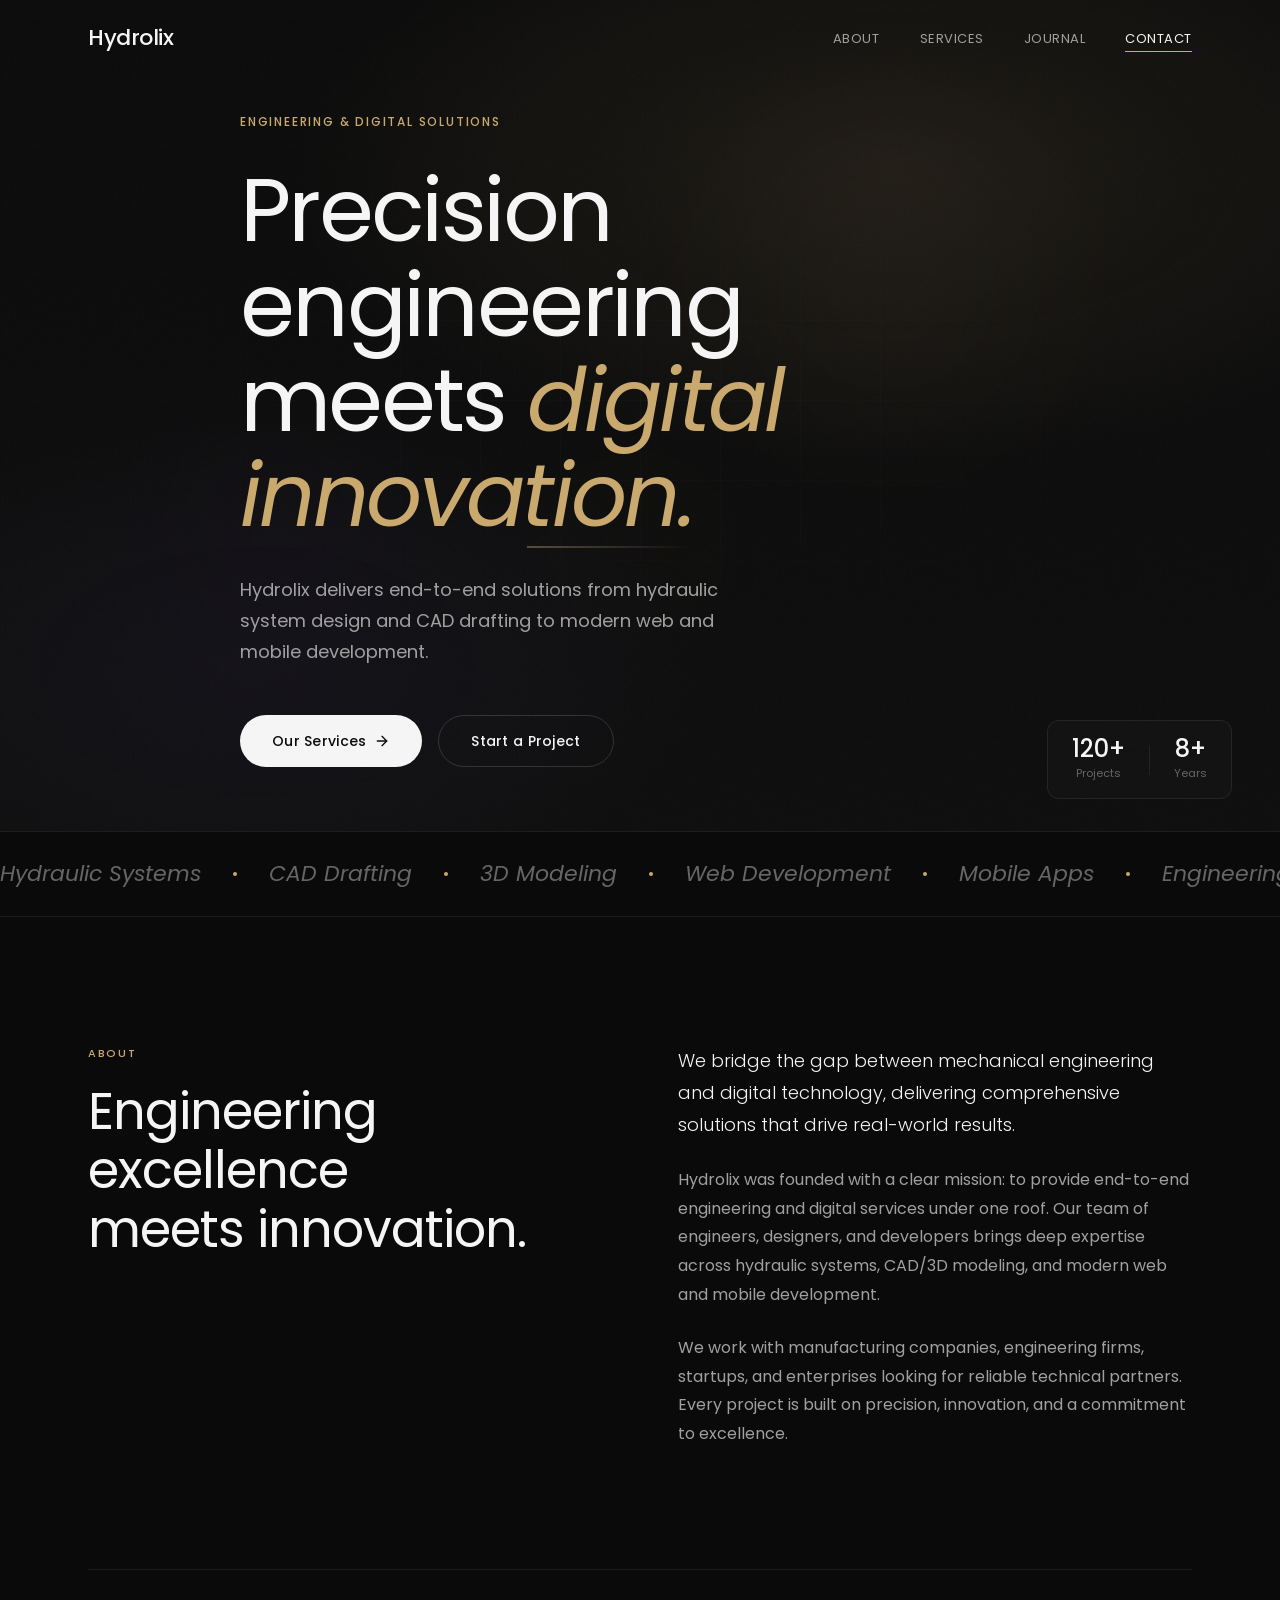
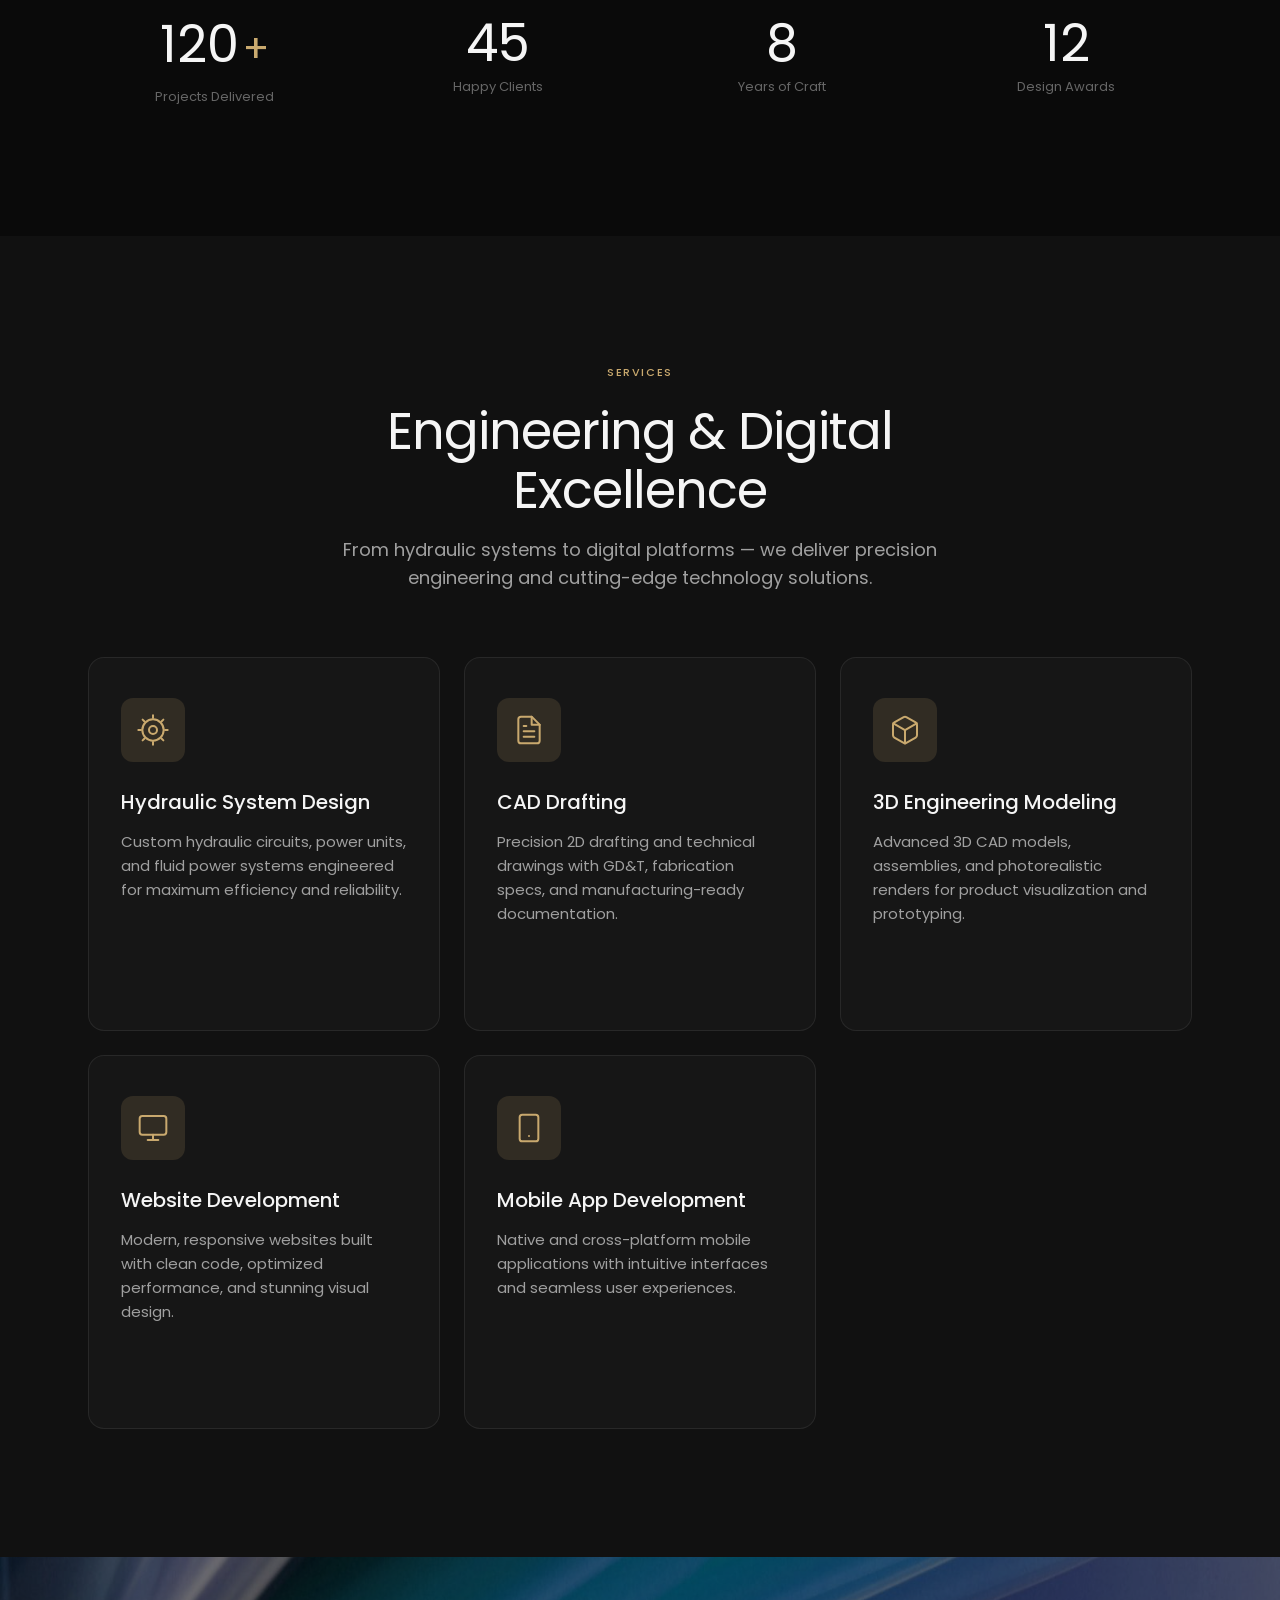
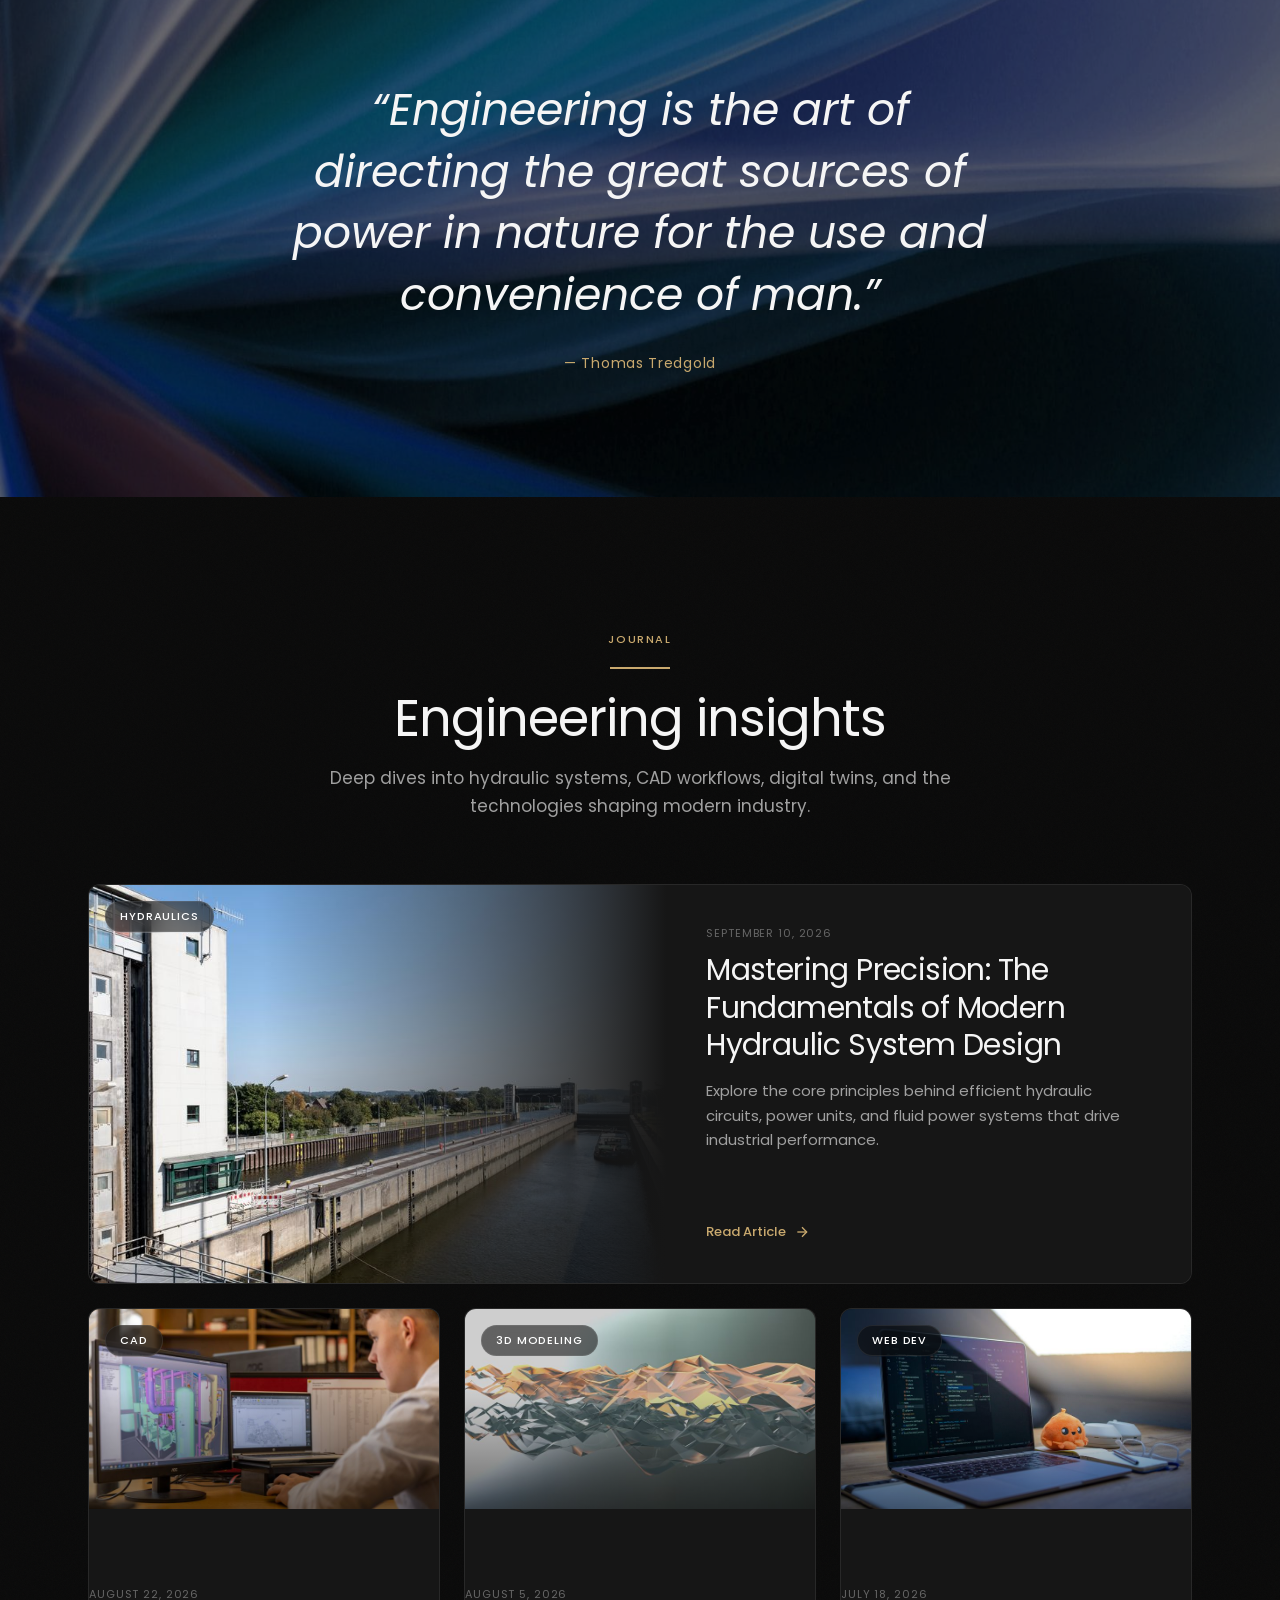
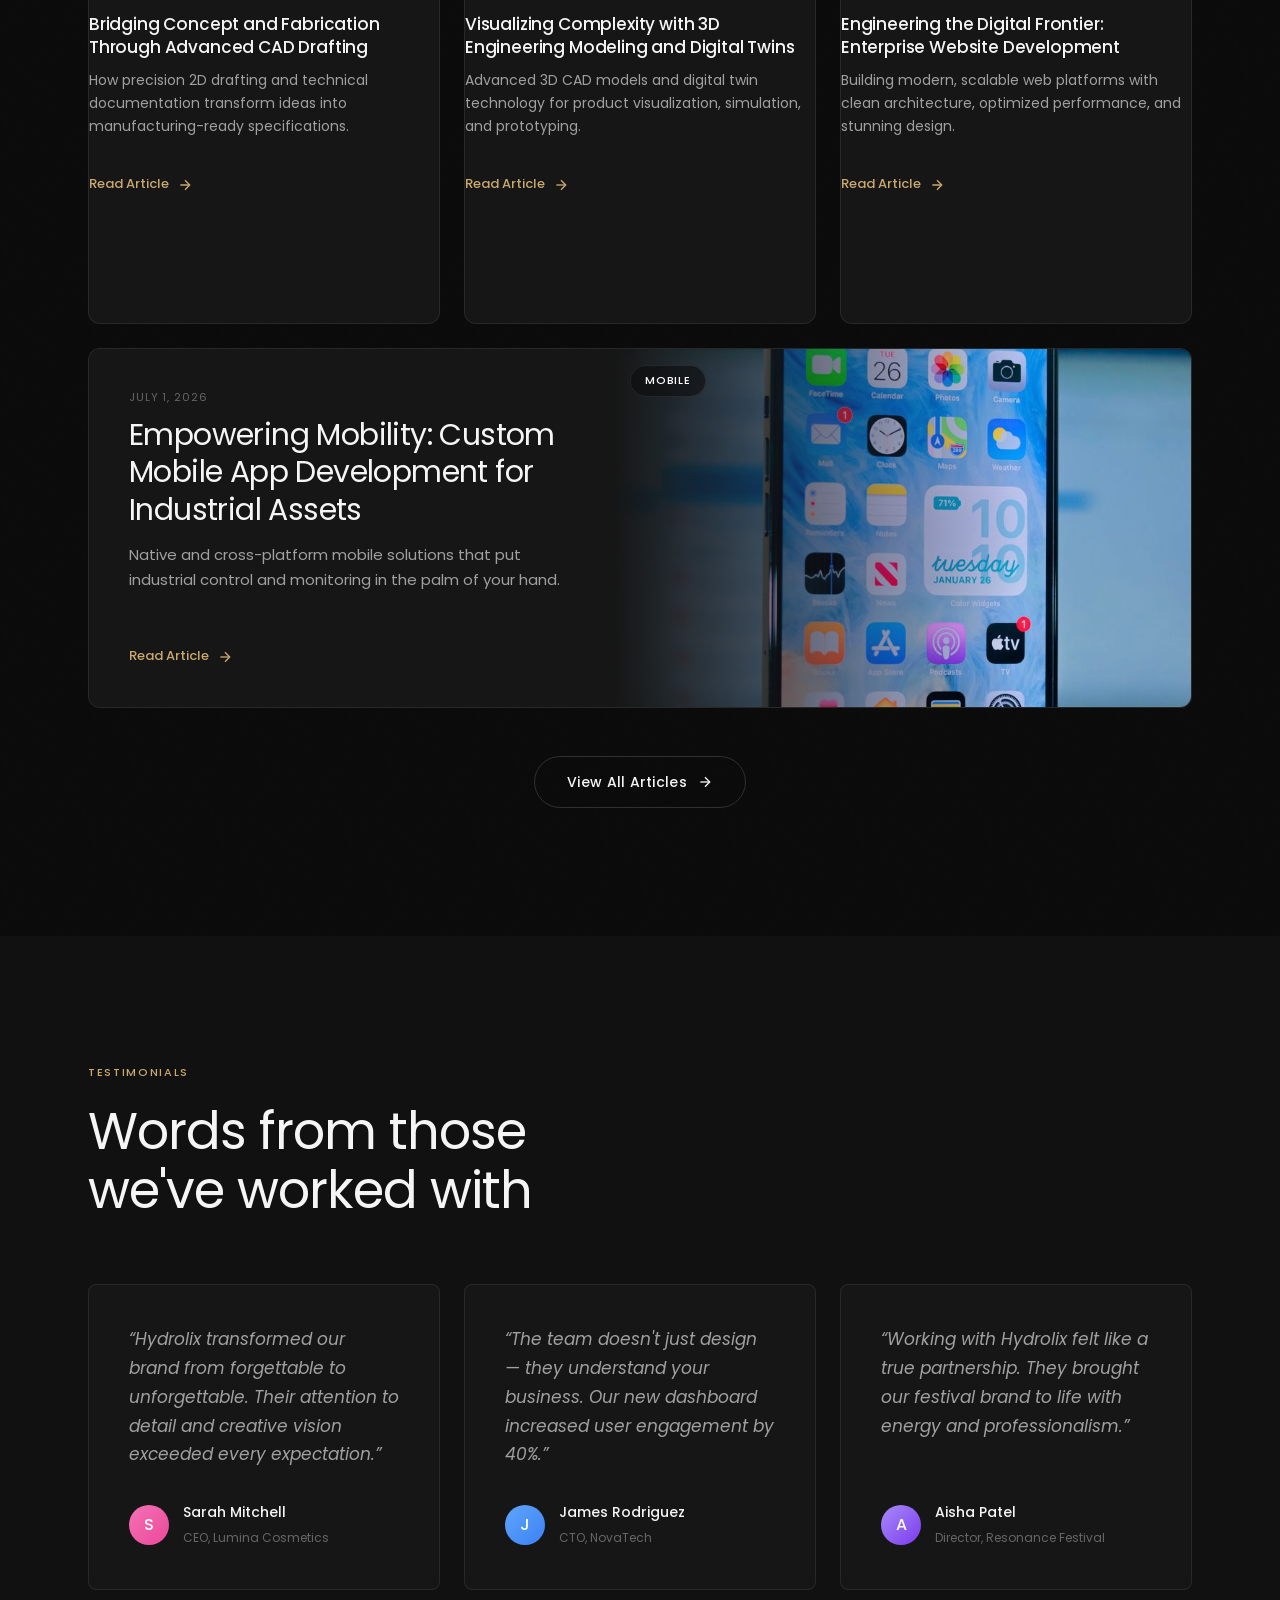
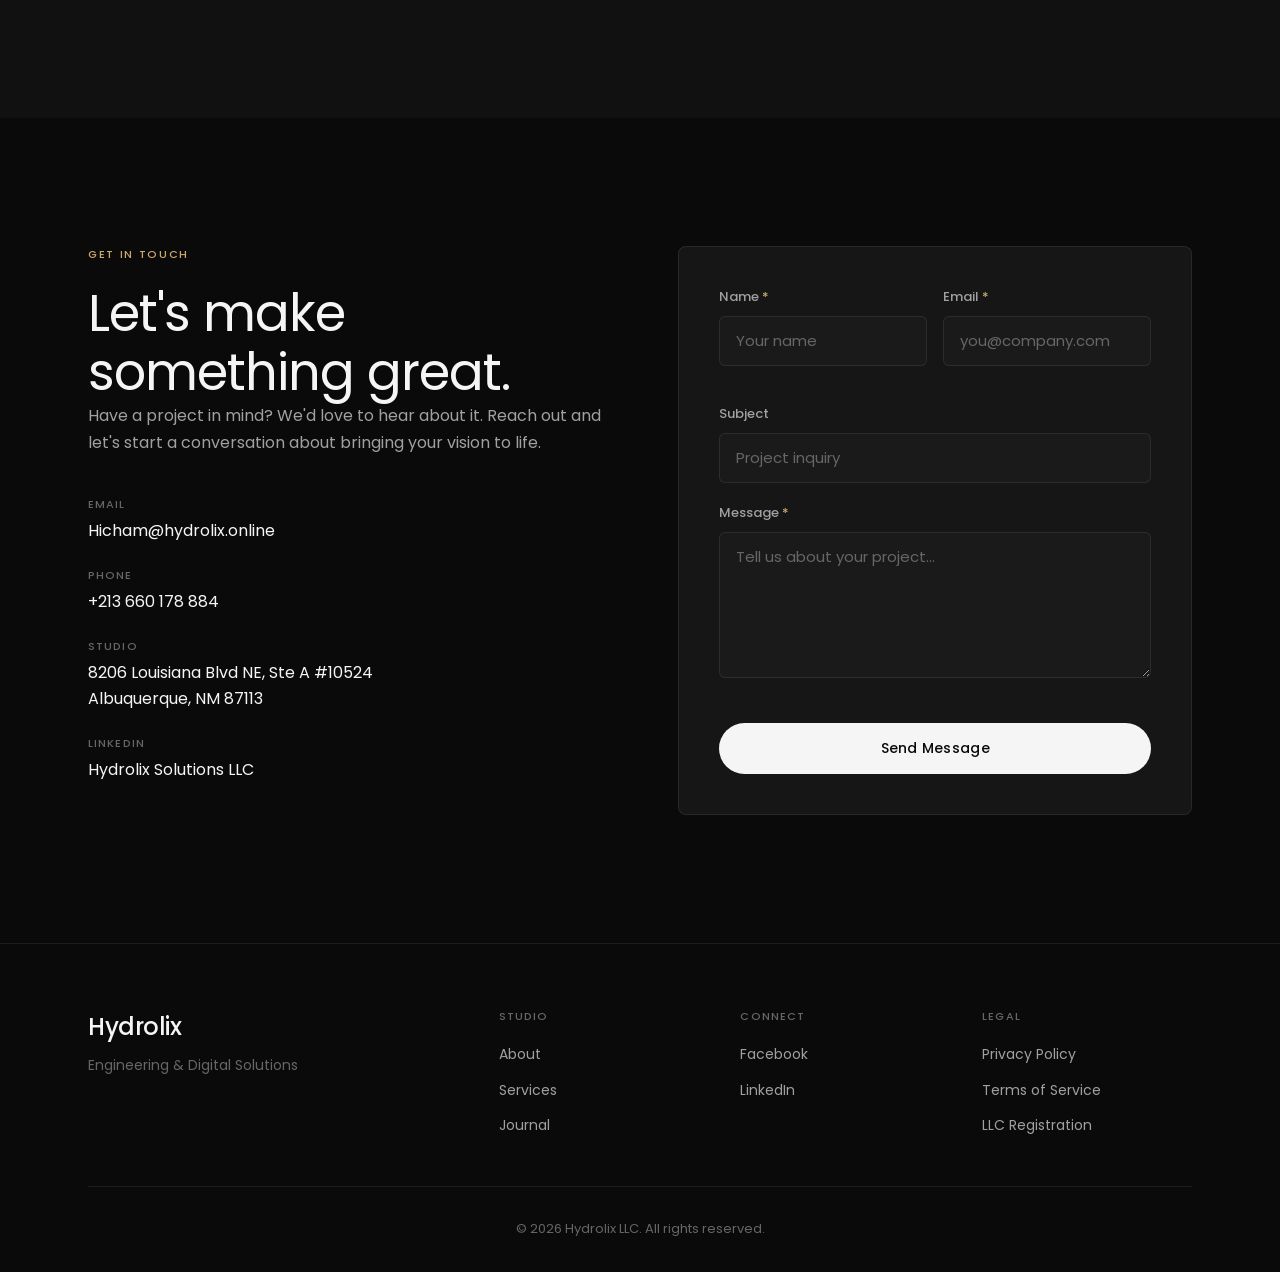
==== commit 919a3d1e: "Update footer links across multiple articles and enhance article layout with new styles" ====
--- a/index.html
+++ b/index.html
@@ -250,25 +250,27 @@
 
     <!-- Articles -->
     <section class="articles" id="articles" aria-labelledby="articles-heading">
+      <div class="articles-noise"></div>
       <div class="container">
         <div class="articles-header" data-reveal>
           <span class="section-label">Journal</span>
           <h2 id="articles-heading" class="section-title">Engineering insights</h2>
+          <p class="articles-subtitle">Deep dives into hydraulic systems, CAD workflows, digital twins, and the technologies shaping modern industry.</p>
         </div>
         <div class="articles-grid">
-          <article class="article-card article-featured" data-reveal>
-            <div class="article-image" style="background-image: url('images/article-hydraulics.jpg'); background-size: cover; background-position: center;">
+          <article class="article-card article-card-hero" data-reveal>
+            <div class="article-hero-image" style="background-image: url('images/article-hydraulics.jpg');">
               <span class="article-tag">Hydraulics</span>
             </div>
-            <div class="article-body">
+            <div class="article-hero-body">
               <time class="article-date" datetime="2026-09-10">September 10, 2026</time>
               <h3 class="article-title">Mastering Precision: The Fundamentals of Modern Hydraulic System Design</h3>
               <p class="article-excerpt">Explore the core principles behind efficient hydraulic circuits, power units, and fluid power systems that drive industrial performance.</p>
               <a href="article-hydraulics.html" class="article-link">Read Article <svg width="16" height="16" viewBox="0 0 24 24" fill="none" stroke="currentColor" stroke-width="2"><line x1="5" y1="12" x2="19" y2="12"/><polyline points="12 5 19 12 12 19"/></svg></a>
             </div>
           </article>
-          <article class="article-card" data-reveal>
-            <div class="article-image" style="background-image: url('images/article-cad.jpg'); background-size: cover; background-position: center;">
+          <article class="article-card" data-reveal data-reveal-delay="100">
+            <div class="article-image" style="background-image: url('images/article-cad.jpg');">
               <span class="article-tag">CAD</span>
             </div>
             <div class="article-body">
@@ -278,8 +280,8 @@
               <a href="article-cad.html" class="article-link">Read Article <svg width="16" height="16" viewBox="0 0 24 24" fill="none" stroke="currentColor" stroke-width="2"><line x1="5" y1="12" x2="19" y2="12"/><polyline points="12 5 19 12 12 19"/></svg></a>
             </div>
           </article>
-          <article class="article-card" data-reveal>
-            <div class="article-image" style="background-image: url('images/article-3d.jpg'); background-size: cover; background-position: center;">
+          <article class="article-card" data-reveal data-reveal-delay="200">
+            <div class="article-image" style="background-image: url('images/article-3d.jpg');">
               <span class="article-tag">3D Modeling</span>
             </div>
             <div class="article-body">
@@ -289,8 +291,8 @@
               <a href="article-3d-modeling.html" class="article-link">Read Article <svg width="16" height="16" viewBox="0 0 24 24" fill="none" stroke="currentColor" stroke-width="2"><line x1="5" y1="12" x2="19" y2="12"/><polyline points="12 5 19 12 12 19"/></svg></a>
             </div>
           </article>
-          <article class="article-card" data-reveal>
-            <div class="article-image" style="background-image: url('images/article-web.jpg'); background-size: cover; background-position: center;">
+          <article class="article-card" data-reveal data-reveal-delay="300">
+            <div class="article-image" style="background-image: url('images/article-web.jpg');">
               <span class="article-tag">Web Dev</span>
             </div>
             <div class="article-body">
@@ -300,17 +302,20 @@
               <a href="article-web.html" class="article-link">Read Article <svg width="16" height="16" viewBox="0 0 24 24" fill="none" stroke="currentColor" stroke-width="2"><line x1="5" y1="12" x2="19" y2="12"/><polyline points="12 5 19 12 12 19"/></svg></a>
             </div>
           </article>
-          <article class="article-card" data-reveal>
-            <div class="article-image" style="background-image: url('images/article-mobile.jpg'); background-size: cover; background-position: center;">
+          <article class="article-card article-card-featured" data-reveal data-reveal-delay="400">
+            <div class="article-hero-image" style="background-image: url('images/article-mobile.jpg');">
               <span class="article-tag">Mobile</span>
             </div>
-            <div class="article-body">
+            <div class="article-hero-body">
               <time class="article-date" datetime="2026-07-01">July 1, 2026</time>
               <h3 class="article-title">Empowering Mobility: Custom Mobile App Development for Industrial Assets</h3>
               <p class="article-excerpt">Native and cross-platform mobile solutions that put industrial control and monitoring in the palm of your hand.</p>
               <a href="article-mobile.html" class="article-link">Read Article <svg width="16" height="16" viewBox="0 0 24 24" fill="none" stroke="currentColor" stroke-width="2"><line x1="5" y1="12" x2="19" y2="12"/><polyline points="12 5 19 12 12 19"/></svg></a>
             </div>
           </article>
+        </div>
+        <div class="articles-footer" data-reveal>
+          <a href="#" class="btn btn-ghost articles-cta">View All Articles <svg width="16" height="16" viewBox="0 0 24 24" fill="none" stroke="currentColor" stroke-width="2"><line x1="5" y1="12" x2="19" y2="12"/><polyline points="12 5 19 12 12 19"/></svg></a>
         </div>
       </div>
     </section>
@@ -380,6 +385,10 @@
                 <span class="contact-link-label">Studio</span>
                 <span class="contact-link-value">8206 Louisiana Blvd NE, Ste A #10524<br>Albuquerque, NM 87113</span>
               </div>
+              <a href="https://www.linkedin.com/in/hydrolix-solutions-llc-85013b436?utm_source=share_via&utm_content=profile&utm_medium=member_android" target="_blank" rel="noopener noreferrer" class="contact-link">
+                <span class="contact-link-label">LinkedIn</span>
+                <span class="contact-link-value">Hydrolix Solutions LLC</span>
+              </a>
             </div>
           </div>
           <div class="contact-right" data-reveal>
@@ -444,10 +453,8 @@
           <div class="footer-col">
             <h3 class="footer-heading">Connect</h3>
             <ul>
-              <li><a href="#">Instagram</a></li>
-              <li><a href="#">Dribbble</a></li>
-              <li><a href="#">Behance</a></li>
-              <li><a href="#">LinkedIn</a></li>
+              <li><a href="#">Facebook</a></li>
+              <li><a href="https://www.linkedin.com/in/hydrolix-solutions-llc-85013b436?utm_source=share_via&utm_content=profile&utm_medium=member_android" target="_blank" rel="noopener noreferrer">LinkedIn</a></li>
             </ul>
           </div>
           <div class="footer-col">
--- a/styles.css
+++ b/styles.css
@@ -876,97 +876,271 @@
 
 /* --- Articles --- */
 .articles {
+  position: relative;
   padding: clamp(5rem, 12vw, 8rem) 0;
+  overflow: hidden;
+}
+.articles-noise {
+  position: absolute;
+  inset: 0;
+  opacity: 0.025;
+  background-image: url("data:image/svg+xml,%3Csvg viewBox='0 0 256 256' xmlns='http://www.w3.org/2000/svg'%3E%3Cfilter id='n'%3E%3CfeTurbulence type='fractalNoise' baseFrequency='0.9' numOctaves='4' stitchTiles='stitch'/%3E%3C/filter%3E%3Crect width='100%25' height='100%25' filter='url(%23n)'/%3E%3C/svg%3E");
+  background-size: 128px;
+  pointer-events: none;
 }
 .articles-header {
-  margin-bottom: 3rem;
-}
+  text-align: center;
+  max-width: 640px;
+  margin: 0 auto 4rem;
+}
+.articles-header .section-label {
+  position: relative;
+  display: inline-block;
+  padding-bottom: 1.25rem;
+}
+.articles-header .section-label::after {
+  content: '';
+  position: absolute;
+  bottom: 0;
+  left: 50%;
+  transform: translateX(-50%);
+  width: 0;
+  height: 2px;
+  background: var(--accent);
+  transition: width 0.6s var(--ease);
+}
+.articles-header.revealed .section-label::after {
+  width: 60px;
+}
+.articles-subtitle {
+  margin-top: 1rem;
+  font-size: 1.0625rem;
+  color: var(--text-secondary);
+  line-height: 1.65;
+}
+
+/* --- Grid Layout --- */
 .articles-grid {
   display: grid;
   grid-template-columns: repeat(3, 1fr);
+  grid-template-rows: auto auto;
   gap: 1.5rem;
 }
+
+/* --- Base Card --- */
 .article-card {
-  border-radius: 8px;
+  position: relative;
+  border-radius: 12px;
   overflow: hidden;
   background: var(--bg-card);
   border: 1px solid var(--border);
-  transition: all 0.4s var(--ease);
+  transition: all 0.5s var(--ease);
+}
+.article-card::before {
+  content: '';
+  position: absolute;
+  inset: 0;
+  border-radius: 12px;
+  padding: 1px;
+  background: linear-gradient(135deg, rgba(201,169,110,0) 0%, rgba(201,169,110,0) 100%);
+  -webkit-mask: linear-gradient(#fff 0 0) content-box, linear-gradient(#fff 0 0);
+  -webkit-mask-composite: xor;
+  mask-composite: exclude;
+  opacity: 0;
+  transition: opacity 0.5s var(--ease);
+  pointer-events: none;
+  z-index: 2;
 }
 .article-card:hover {
-  border-color: var(--border-hover);
-  transform: translateY(-2px);
-}
-.article-featured {
-  grid-column: span 2;
-  grid-row: span 2;
+  border-color: transparent;
+  transform: translateY(-8px);
+  box-shadow:
+    0 4px 16px rgba(0, 0, 0, 0.3),
+    0 16px 48px rgba(0, 0, 0, 0.25),
+    0 0 0 1px rgba(201, 169, 110, 0.15);
+}
+.article-card:hover::before {
+  opacity: 1;
+  background: linear-gradient(135deg, rgba(201,169,110,0.4) 0%, rgba(201,169,110,0.05) 100%);
+}
+
+/* --- Hero Card (Featured) --- */
+.article-card-hero {
+  grid-column: 1 / -1;
+  display: grid;
+  grid-template-columns: 1.1fr 1fr;
+  min-height: 400px;
+}
+.article-card-hero .article-hero-image {
+  position: relative;
+  background-size: cover;
+  background-position: center;
+  overflow: hidden;
+}
+.article-card-hero .article-hero-image::after {
+  content: '';
+  position: absolute;
+  inset: 0;
+  background: linear-gradient(90deg, transparent 30%, var(--bg-card) 100%);
+}
+.article-card-hero .article-hero-image .article-tag {
+  z-index: 1;
+}
+.article-card-hero .article-hero-body {
+  position: relative;
+  display: flex;
+  flex-direction: column;
+  justify-content: flex-end;
+  padding: 2.5rem;
+  z-index: 1;
+  background: var(--bg-card);
+}
+.article-card-hero .article-hero-body .article-title {
+  font-size: clamp(1.375rem, 2.5vw, 1.875rem);
+  font-weight: 400;
+  letter-spacing: -0.02em;
+  line-height: 1.25;
+  margin-bottom: 0.875rem;
+}
+.article-card-hero .article-hero-body .article-excerpt {
+  font-size: 0.9375rem;
+  -webkit-line-clamp: 3;
+  margin-bottom: 1.25rem;
+}
+
+/* --- Bottom Featured Card (reverse layout) --- */
+.article-card-featured {
+  grid-column: 1 / -1;
+  display: grid;
+  grid-template-columns: 1fr 1.1fr;
+  min-height: 360px;
+}
+.article-card-featured .article-hero-image {
+  position: relative;
+  background-size: cover;
+  background-position: center;
+  overflow: hidden;
+  order: 2;
+}
+.article-card-featured .article-hero-image::after {
+  content: '';
+  position: absolute;
+  inset: 0;
+  background: linear-gradient(270deg, transparent 30%, var(--bg-card) 100%);
+}
+.article-card-featured .article-hero-image .article-tag {
+  z-index: 1;
+}
+.article-card-featured .article-hero-body {
+  position: relative;
+  display: flex;
+  flex-direction: column;
+  justify-content: flex-end;
+  padding: 2.5rem;
+  z-index: 1;
+  order: 1;
+  background: var(--bg-card);
+}
+.article-card-featured .article-hero-body .article-title {
+  font-size: clamp(1.375rem, 2.5vw, 1.875rem);
+  font-weight: 400;
+  letter-spacing: -0.02em;
+  line-height: 1.25;
+  margin-bottom: 0.875rem;
+}
+.article-card-featured .article-hero-body .article-excerpt {
+  font-size: 0.9375rem;
+  -webkit-line-clamp: 3;
+  margin-bottom: 1.25rem;
+}
+
+/* --- Standard Cards --- */
+.article-card:not(.article-card-hero):not(.article-card-featured) {
+  display: flex;
+  flex-direction: column;
 }
 .article-image {
   height: 200px;
   position: relative;
   overflow: hidden;
-}
-.article-featured .article-image {
-  height: 100%;
-  min-height: 300px;
-}
+  flex-shrink: 0;
+  background-size: cover;
+  background-position: center;
+}
+.article-image::after {
+  content: '';
+  position: absolute;
+  inset: 0;
+  background: linear-gradient(180deg, transparent 40%, rgba(0,0,0,0.5) 100%);
+  transition: opacity 0.4s var(--ease);
+}
+.article-card:hover .article-image::after {
+  opacity: 0.7;
+}
+.article-image .article-tag {
+  z-index: 1;
+}
+
+/* --- Tag --- */
 .article-tag {
   position: absolute;
   top: 1rem;
   left: 1rem;
   padding: 0.375rem 0.875rem;
-  background: rgba(0, 0, 0, 0.5);
-  backdrop-filter: blur(10px);
+  background: rgba(10, 10, 10, 0.55);
+  backdrop-filter: blur(12px);
+  -webkit-backdrop-filter: blur(12px);
   color: white;
   font-size: 0.6875rem;
   font-weight: 500;
   text-transform: uppercase;
   letter-spacing: 0.08em;
   border-radius: 100px;
-}
+  border: 1px solid rgba(255, 255, 255, 0.08);
+  transition: border-color 0.4s var(--ease), background 0.4s var(--ease);
+}
+.article-card:hover .article-tag {
+  border-color: rgba(201, 169, 110, 0.4);
+  background: rgba(10, 10, 10, 0.7);
+}
+
+/* --- Card Body --- */
 .article-body {
-  padding: 1.5rem;
-}
-.article-featured .article-body {
-  position: absolute;
-  bottom: 0;
-  left: 0;
-  right: 0;
-  background: linear-gradient(to top, rgba(0,0,0,0.85) 0%, transparent 100%);
-  padding: 3rem 2rem 2rem;
+  padding: 1.25rem 1.5rem 1.5rem;
+  display: flex;
+  flex-direction: column;
+  flex: 1;
 }
 .article-date {
-  font-size: 0.75rem;
+  font-size: 0.6875rem;
   color: var(--text-muted);
   text-transform: uppercase;
-  letter-spacing: 0.06em;
+  letter-spacing: 0.08em;
   display: block;
-  margin-bottom: 0.5rem;
+  margin-bottom: 0.625rem;
 }
 .article-title {
   font-family: var(--font-display);
-  font-size: 1.125rem;
+  font-size: 1.0625rem;
   font-weight: 500;
-  line-height: 1.3;
-  margin-bottom: 0.75rem;
-}
-.article-featured .article-title {
-  font-size: 1.5rem;
-  color: white;
+  line-height: 1.35;
+  letter-spacing: -0.01em;
+  margin-bottom: 0.625rem;
+  transition: color 0.3s var(--ease);
+}
+.article-card:hover .article-title {
+  color: var(--accent);
 }
 .article-excerpt {
   font-size: 0.875rem;
   color: var(--text-secondary);
-  line-height: 1.6;
-  margin-bottom: 1rem;
+  line-height: 1.65;
+  margin-bottom: 1.25rem;
   display: -webkit-box;
   -webkit-line-clamp: 3;
   -webkit-box-orient: vertical;
   overflow: hidden;
 }
-.article-featured .article-excerpt {
-  color: rgba(255,255,255,0.7);
-}
 .article-link {
   display: inline-flex;
   align-items: center;
@@ -974,14 +1148,38 @@
   font-size: 0.8125rem;
   font-weight: 500;
   color: var(--accent);
-  transition: gap 0.3s var(--ease);
+  transition: gap 0.3s var(--ease), opacity 0.3s;
+  margin-top: auto;
+  padding-top: 1rem;
+}
+.article-link svg {
+  transition: transform 0.3s var(--ease);
 }
 .article-link:hover {
   gap: 0.75rem;
+}
+.article-link:hover svg {
+  transform: translateX(3px);
 }
 .article-link:focus-visible {
   outline: 2px solid var(--accent);
   outline-offset: 2px;
+}
+
+/* --- CTA Footer --- */
+.articles-footer {
+  display: flex;
+  justify-content: center;
+  margin-top: 3rem;
+}
+.articles-cta {
+  gap: 0.625rem;
+}
+.articles-cta svg {
+  transition: transform 0.3s var(--ease);
+}
+.articles-cta:hover svg {
+  transform: translateX(4px);
 }
 
 /* --- Testimonials --- */
@@ -1248,6 +1446,7 @@
   height: 55vh;
   min-height: 350px;
   overflow: hidden;
+  margin-top: 60px;
 }
 .article-hero .hero-bg {
   position: absolute;
@@ -1392,9 +1591,34 @@
   .articles-grid {
     grid-template-columns: repeat(2, 1fr);
   }
-  .article-featured {
-    grid-column: span 2;
-    grid-row: span 1;
+  .article-card-hero {
+    grid-column: 1 / -1;
+    grid-template-columns: 1fr;
+    min-height: auto;
+  }
+  .article-card-hero .article-hero-image {
+    height: 280px;
+  }
+  .article-card-hero .article-hero-image::after {
+    background: linear-gradient(180deg, transparent 30%, var(--bg-card) 100%);
+  }
+  .article-card-hero .article-hero-body {
+    padding: 2rem;
+  }
+  .article-card-featured {
+    grid-template-columns: 1fr;
+    min-height: auto;
+  }
+  .article-card-featured .article-hero-image {
+    height: 280px;
+    order: 1;
+  }
+  .article-card-featured .article-hero-image::after {
+    background: linear-gradient(180deg, transparent 30%, var(--bg-card) 100%);
+  }
+  .article-card-featured .article-hero-body {
+    padding: 2rem;
+    order: 2;
   }
   .testimonials-track {
     grid-template-columns: 1fr;
@@ -1470,20 +1694,40 @@
   .articles-grid {
     grid-template-columns: 1fr;
   }
-  .article-featured {
-    grid-column: span 1;
-  }
-  .article-featured .article-image {
-    min-height: 200px;
-  }
-  .article-featured .article-body {
-    position: relative;
-    background: none;
+  .article-card-hero {
+    grid-template-columns: 1fr;
+  }
+  .article-card-hero .article-hero-image {
+    height: 220px;
+  }
+  .article-card-hero .article-hero-image::after {
+    background: linear-gradient(180deg, transparent 20%, var(--bg-card) 100%);
+  }
+  .article-card-hero .article-hero-body {
     padding: 1.5rem;
   }
-  .article-featured .article-title,
-  .article-featured .article-excerpt {
-    color: inherit;
+  .article-card-hero .article-hero-body .article-title {
+    font-size: 1.25rem;
+  }
+  .article-card-featured .article-hero-image {
+    height: 200px;
+    order: 1;
+  }
+  .article-card-featured .article-hero-image::after {
+    background: linear-gradient(180deg, transparent 20%, var(--bg-card) 100%);
+  }
+  .article-card-featured .article-hero-body {
+    padding: 1.5rem;
+    order: 2;
+  }
+  .article-card-featured .article-hero-body .article-title {
+    font-size: 1.25rem;
+  }
+  .articles-header {
+    margin-bottom: 2.5rem;
+  }
+  .articles-subtitle {
+    font-size: 0.9375rem;
   }
 
   .visual-break {
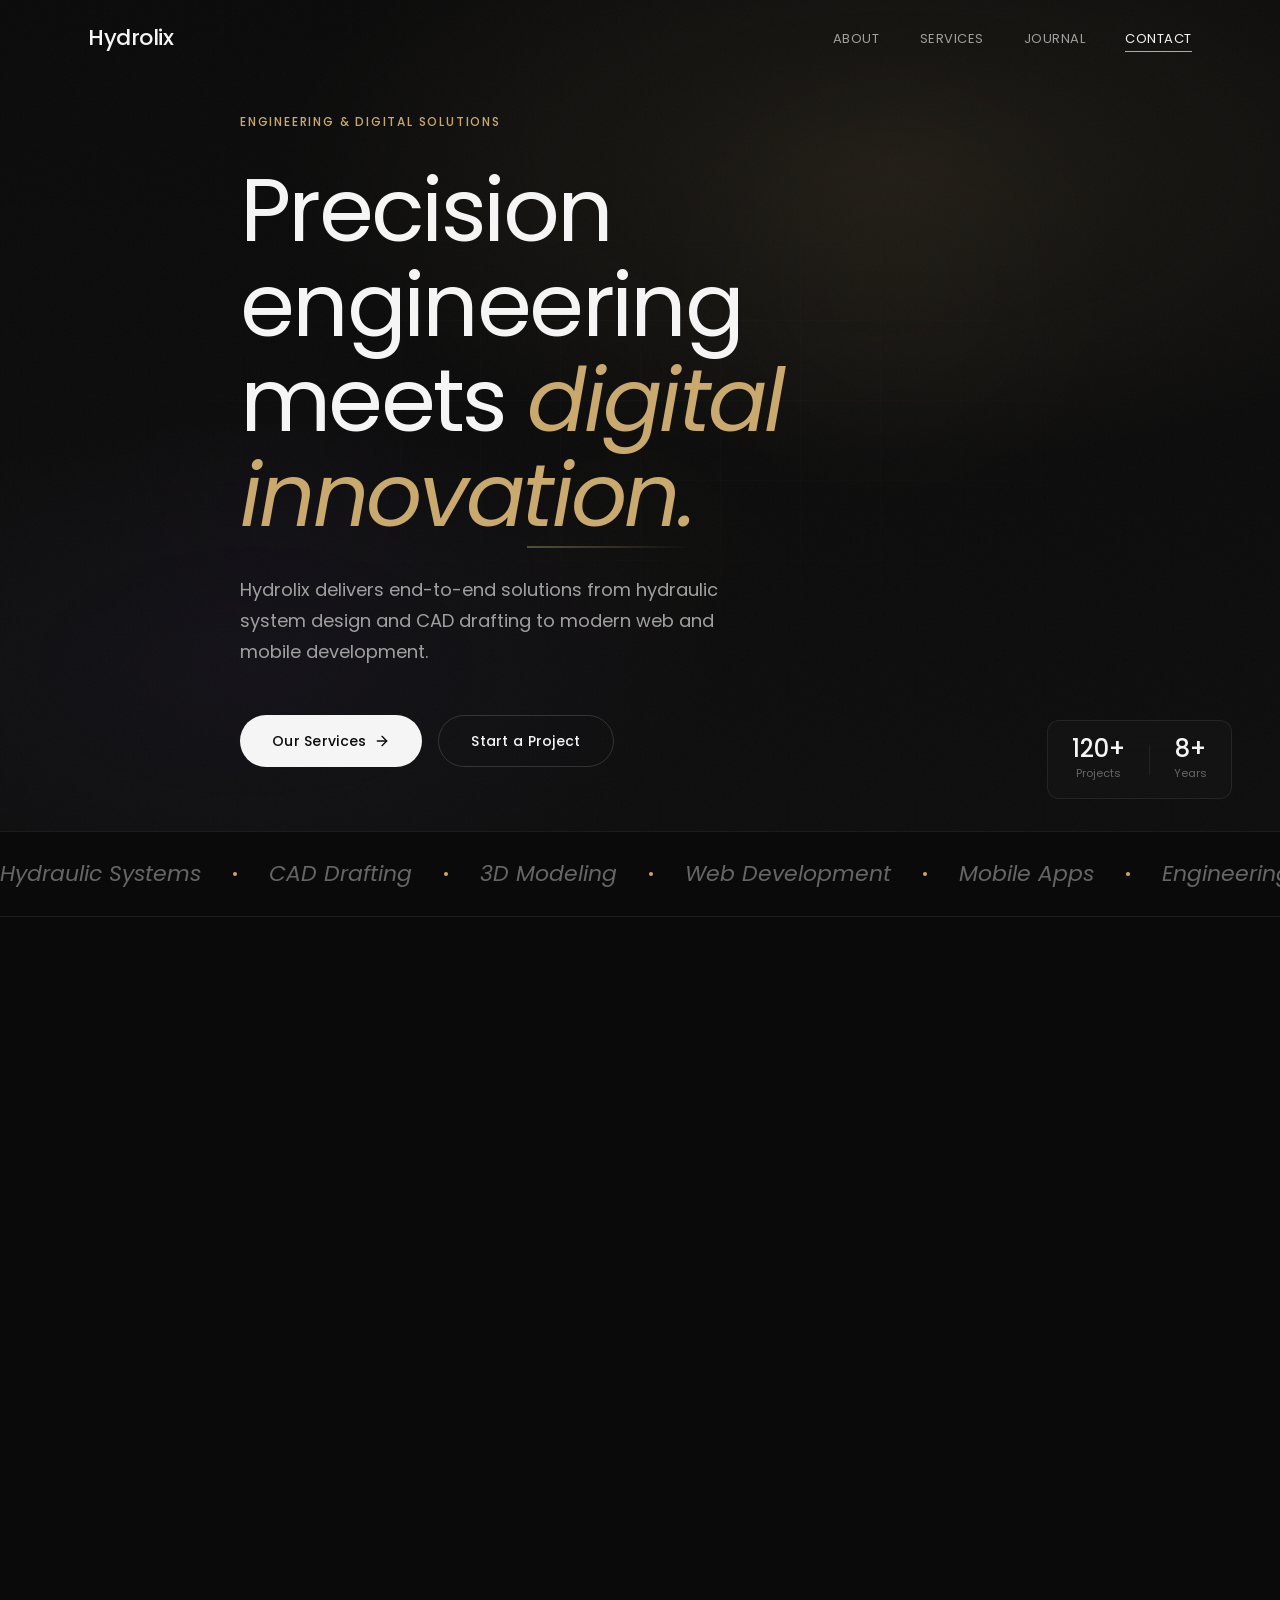
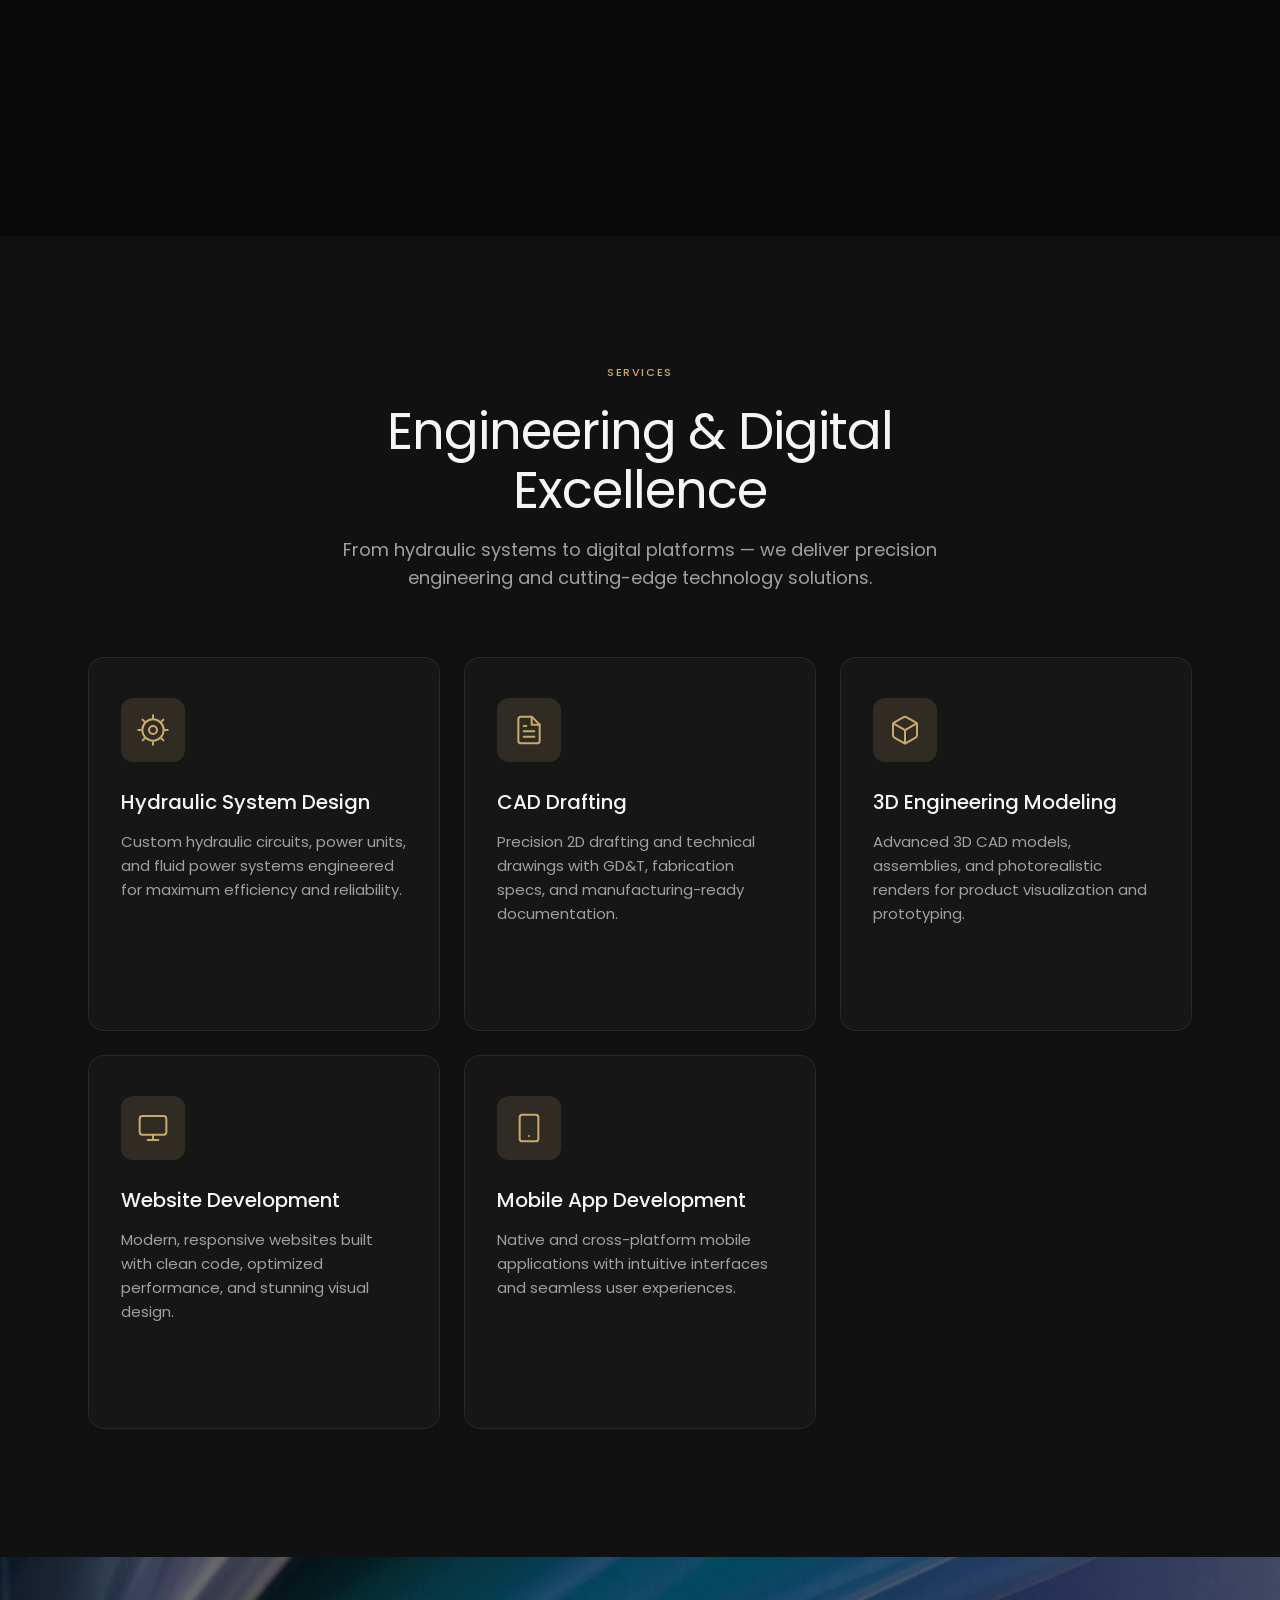
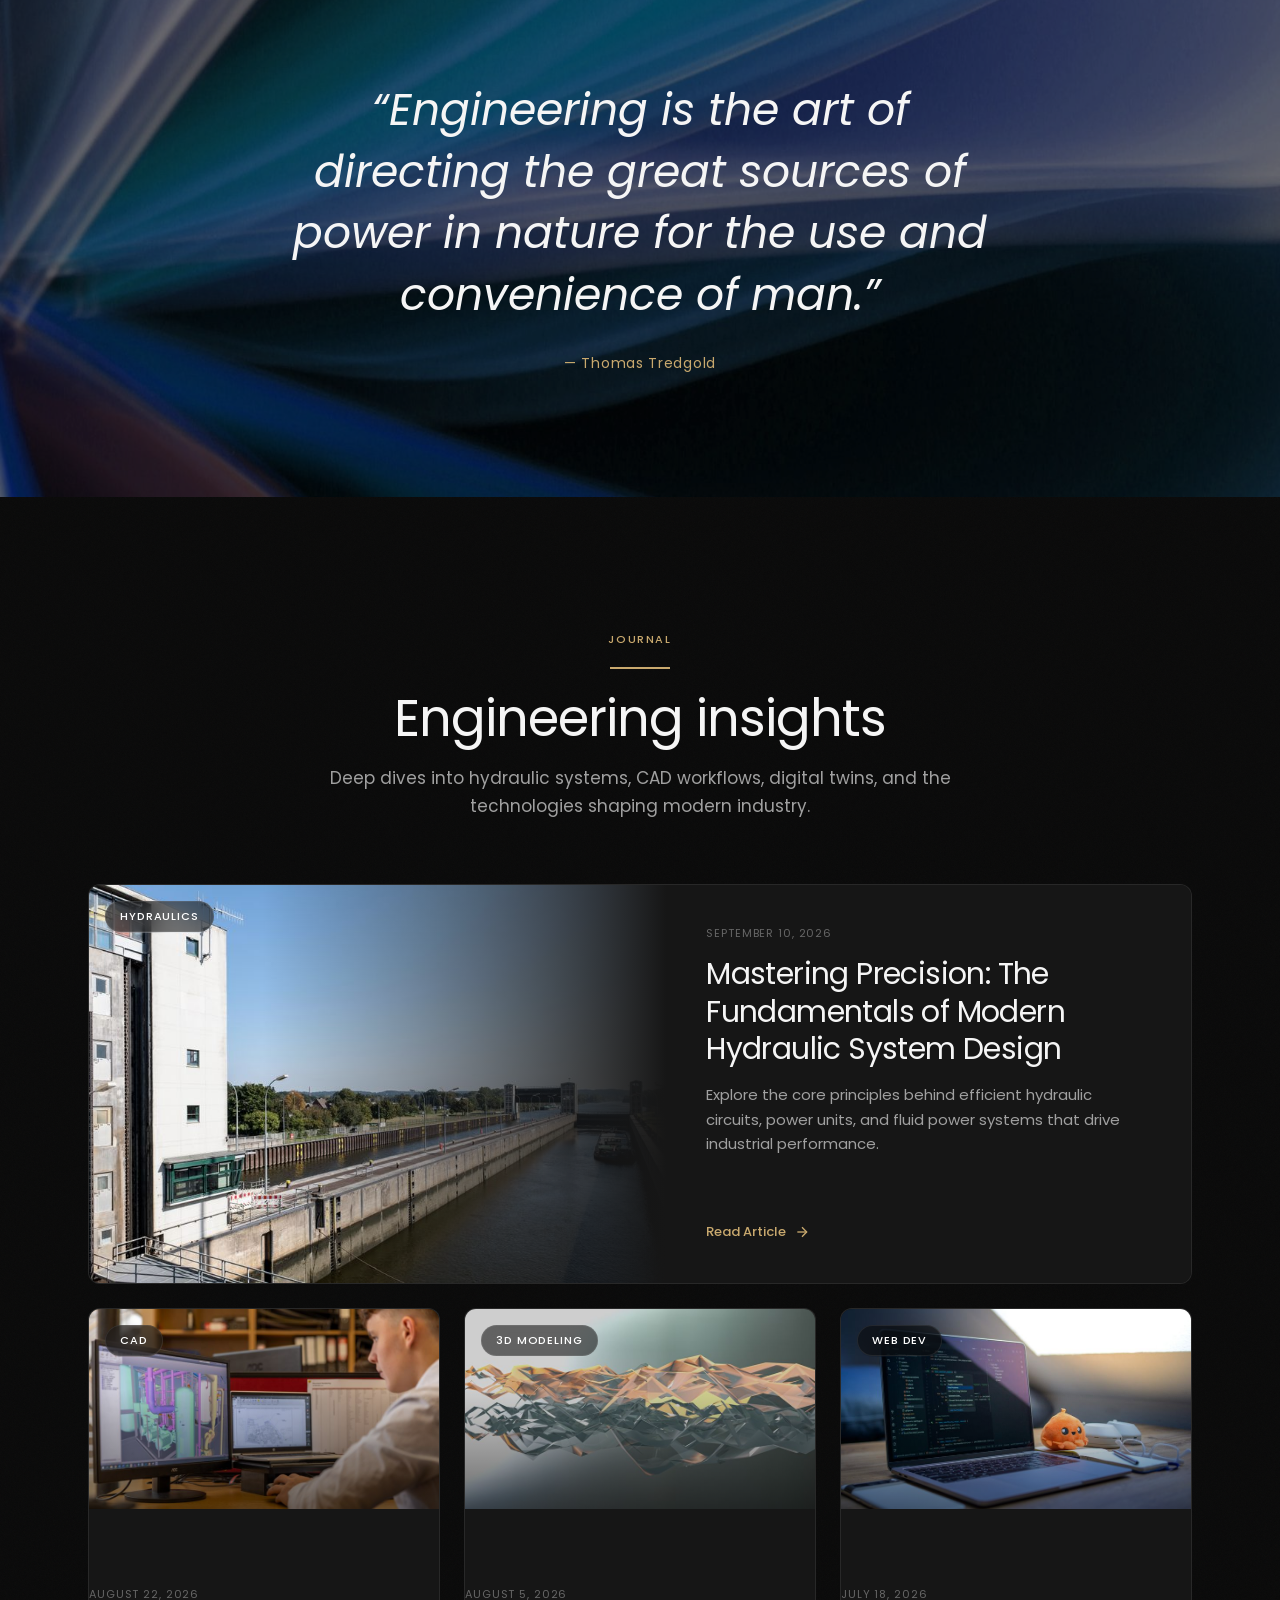
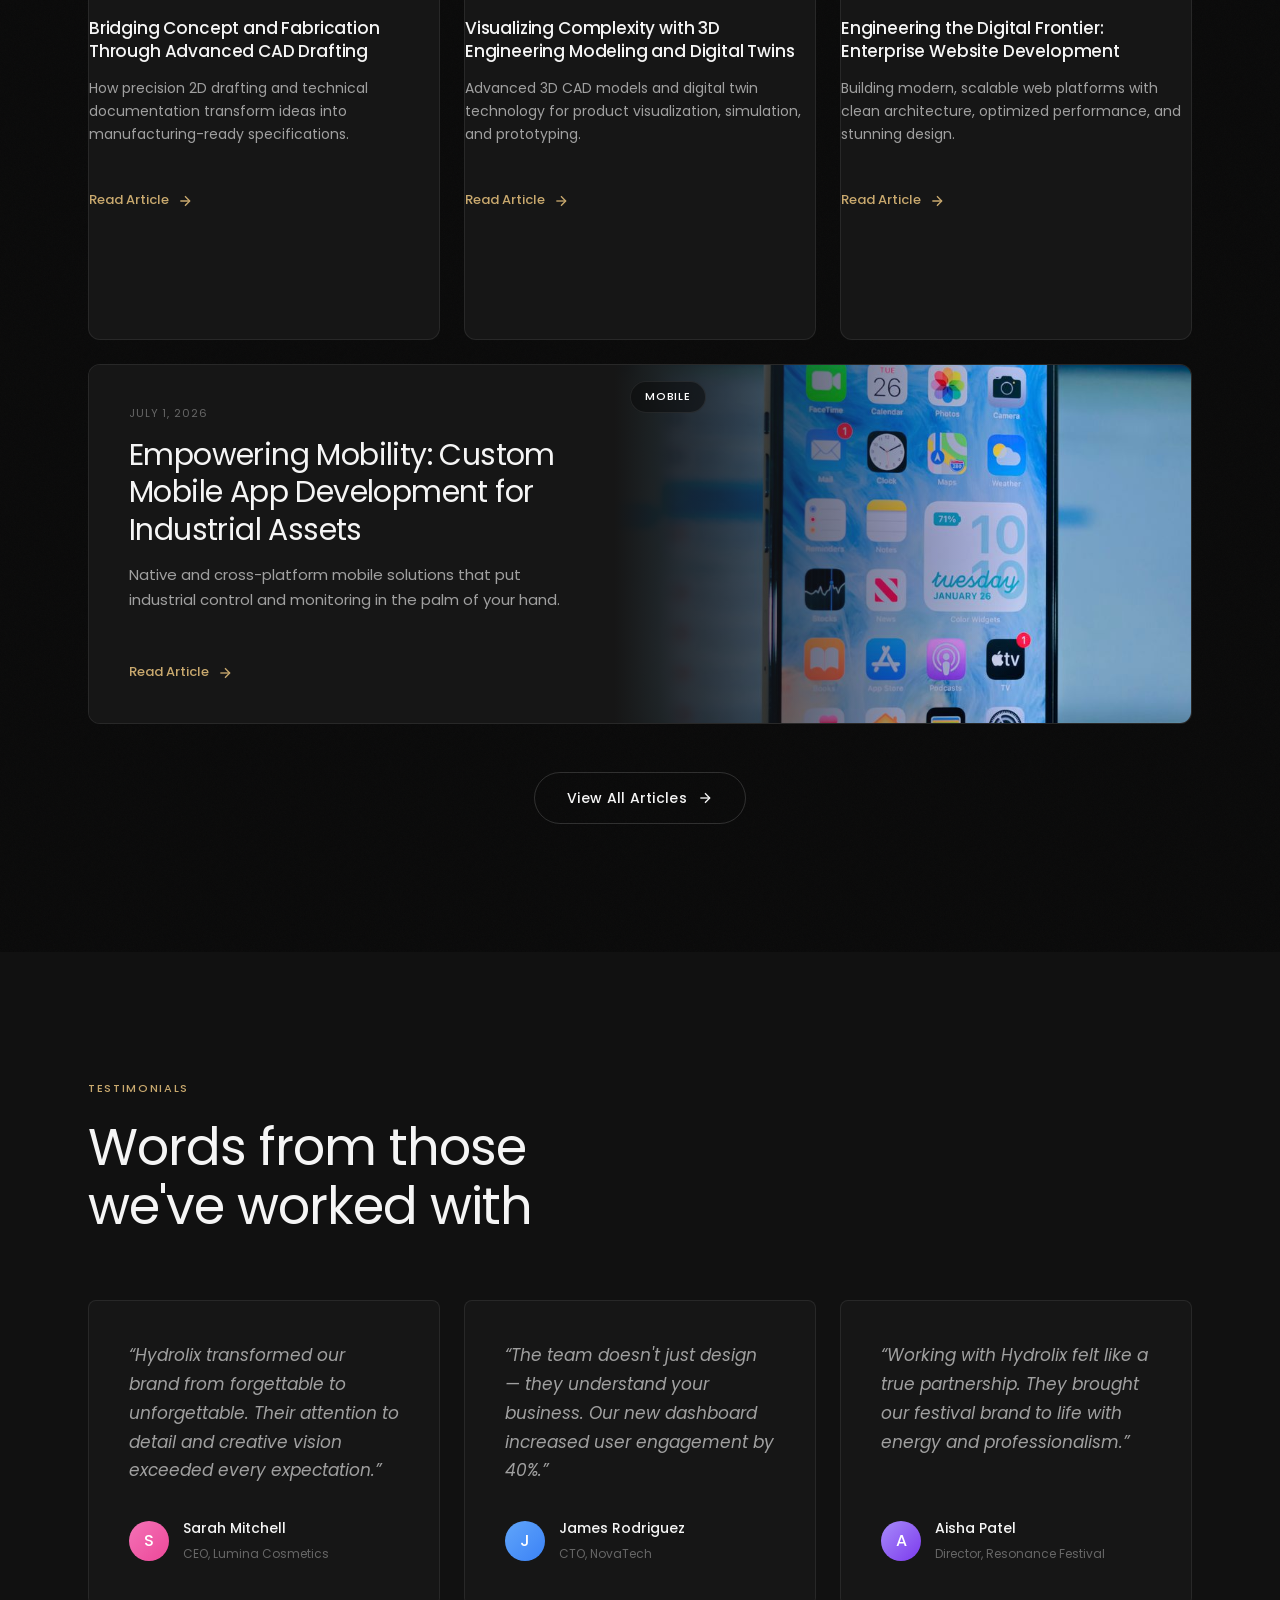
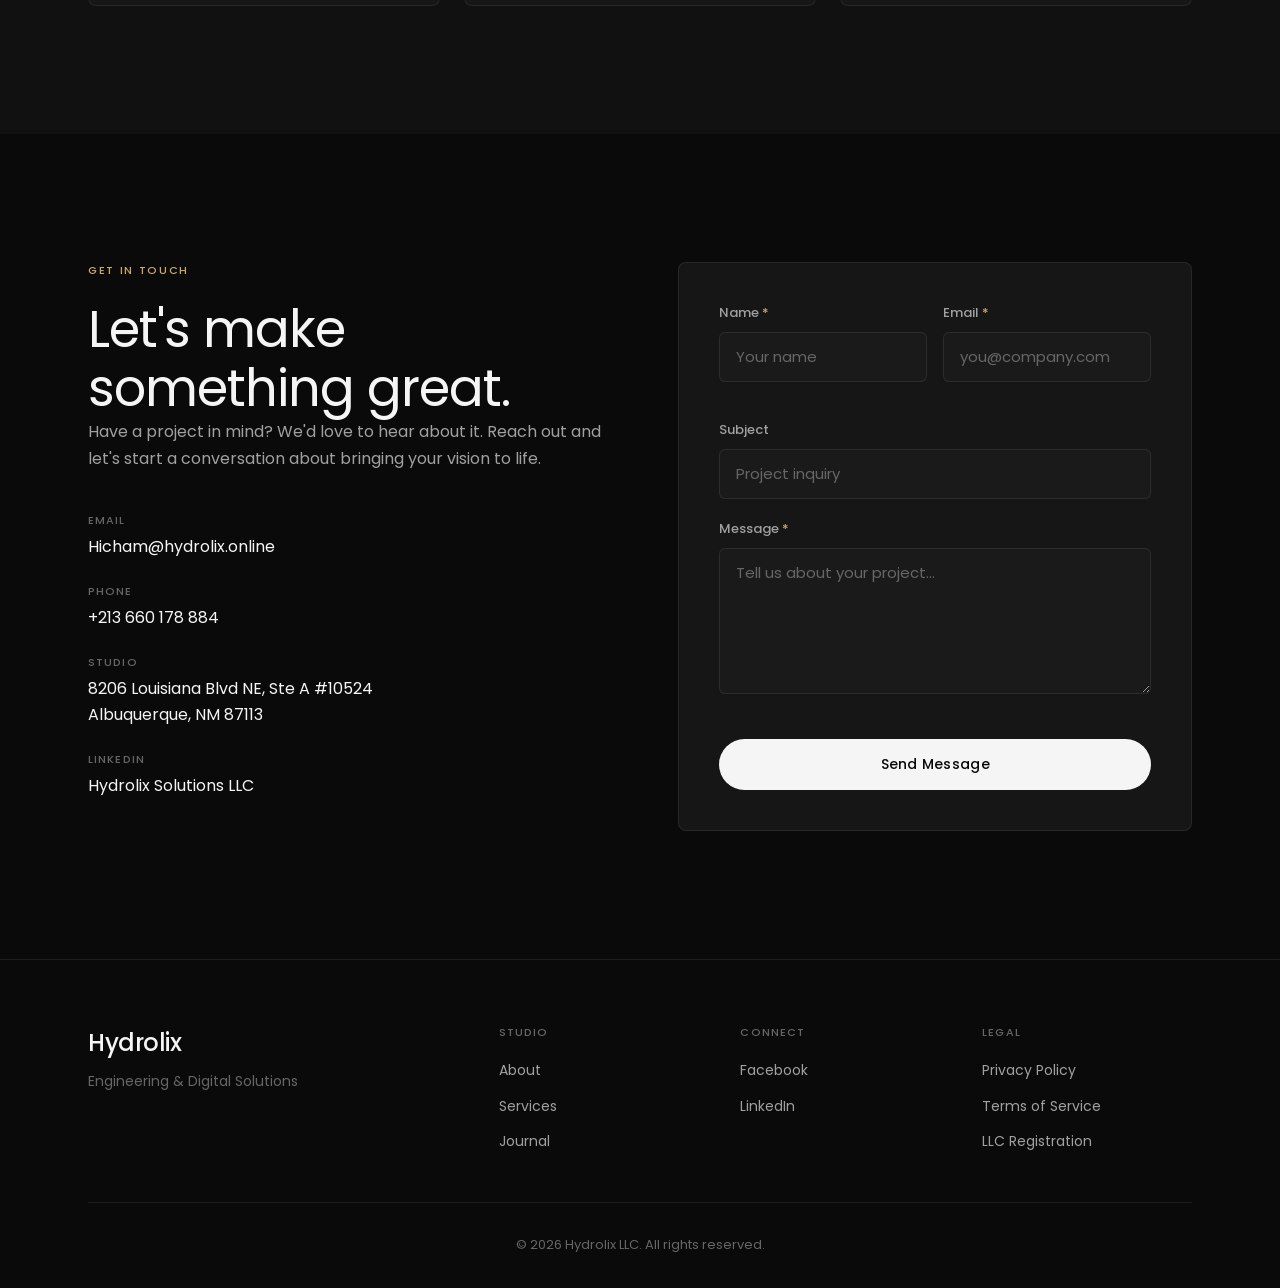
==== commit 790cfc4c: "Update footer links to include direct Facebook profile and adjust article body content alignment" ====
--- a/index.html
+++ b/index.html
@@ -453,7 +453,7 @@
           <div class="footer-col">
             <h3 class="footer-heading">Connect</h3>
             <ul>
-              <li><a href="#">Facebook</a></li>
+              <li><a href="https://www.facebook.com/profile.php?id=61594665413653" target="_blank" rel="noopener noreferrer">Facebook</a></li>
               <li><a href="https://www.linkedin.com/in/hydrolix-solutions-llc-85013b436?utm_source=share_via&utm_content=profile&utm_medium=member_android" target="_blank" rel="noopener noreferrer">LinkedIn</a></li>
             </ul>
           </div>
--- a/styles.css
+++ b/styles.css
@@ -1106,7 +1106,7 @@
 
 /* --- Card Body --- */
 .article-body {
-  padding: 1.25rem 1.5rem 1.5rem;
+  padding: 1.5rem 1.75rem 1.75rem;
   display: flex;
   flex-direction: column;
   flex: 1;
@@ -1117,7 +1117,7 @@
   text-transform: uppercase;
   letter-spacing: 0.08em;
   display: block;
-  margin-bottom: 0.625rem;
+  margin-bottom: 0.875rem;
 }
 .article-title {
   font-family: var(--font-display);
@@ -1125,7 +1125,7 @@
   font-weight: 500;
   line-height: 1.35;
   letter-spacing: -0.01em;
-  margin-bottom: 0.625rem;
+  margin-bottom: 0.875rem;
   transition: color 0.3s var(--ease);
 }
 .article-card:hover .article-title {
@@ -1135,7 +1135,7 @@
   font-size: 0.875rem;
   color: var(--text-secondary);
   line-height: 1.65;
-  margin-bottom: 1.25rem;
+  margin-bottom: 1.5rem;
   display: -webkit-box;
   -webkit-line-clamp: 3;
   -webkit-box-orient: vertical;
@@ -1150,7 +1150,7 @@
   color: var(--accent);
   transition: gap 0.3s var(--ease), opacity 0.3s;
   margin-top: auto;
-  padding-top: 1rem;
+  padding-top: 1.25rem;
 }
 .article-link svg {
   transition: transform 0.3s var(--ease);
@@ -1479,7 +1479,11 @@
 .article-tags {
   display: flex;
   gap: 0.5rem;
+  margin-top: 0.5rem;
   margin-bottom: 1.25rem;
+}
+.article-tags .article-tag {
+  position: static;
 }
 .article-hero-title {
   font-family: var(--font-display);
@@ -1621,7 +1625,7 @@
     order: 2;
   }
   .testimonials-track {
-    grid-template-columns: 1fr;
+    grid-template-columns: repeat(2, 1fr);
   }
   .contact-layout {
     grid-template-columns: 1fr;
@@ -1632,7 +1636,11 @@
     gap: 3rem;
   }
   .hero-floating-stats {
-    right: 2rem;
+    position: relative;
+    bottom: auto;
+    right: auto;
+    margin-top: 2rem;
+    justify-content: center;
   }
 }
 
@@ -1739,6 +1747,10 @@
     grid-template-columns: 1fr;
   }
 
+  .testimonials-track {
+    grid-template-columns: 1fr;
+  }
+
   .contact-form {
     padding: 1.5rem;
   }
@@ -1748,6 +1760,7 @@
   }
   .footer-cols {
     grid-template-columns: 1fr 1fr;
+    gap: 1.5rem;
   }
 
   .article-hero {
@@ -1808,9 +1821,15 @@
   .services-header {
     margin-bottom: 2.5rem;
   }
+  .services-grid {
+    grid-template-columns: 1fr;
+  }
   .section-title {
     font-size: clamp(1.75rem, 5vw, 2.5rem);
   }
+  .work-grid {
+    gap: 1rem;
+  }
   .footer-cols {
     grid-template-columns: 1fr;
   }
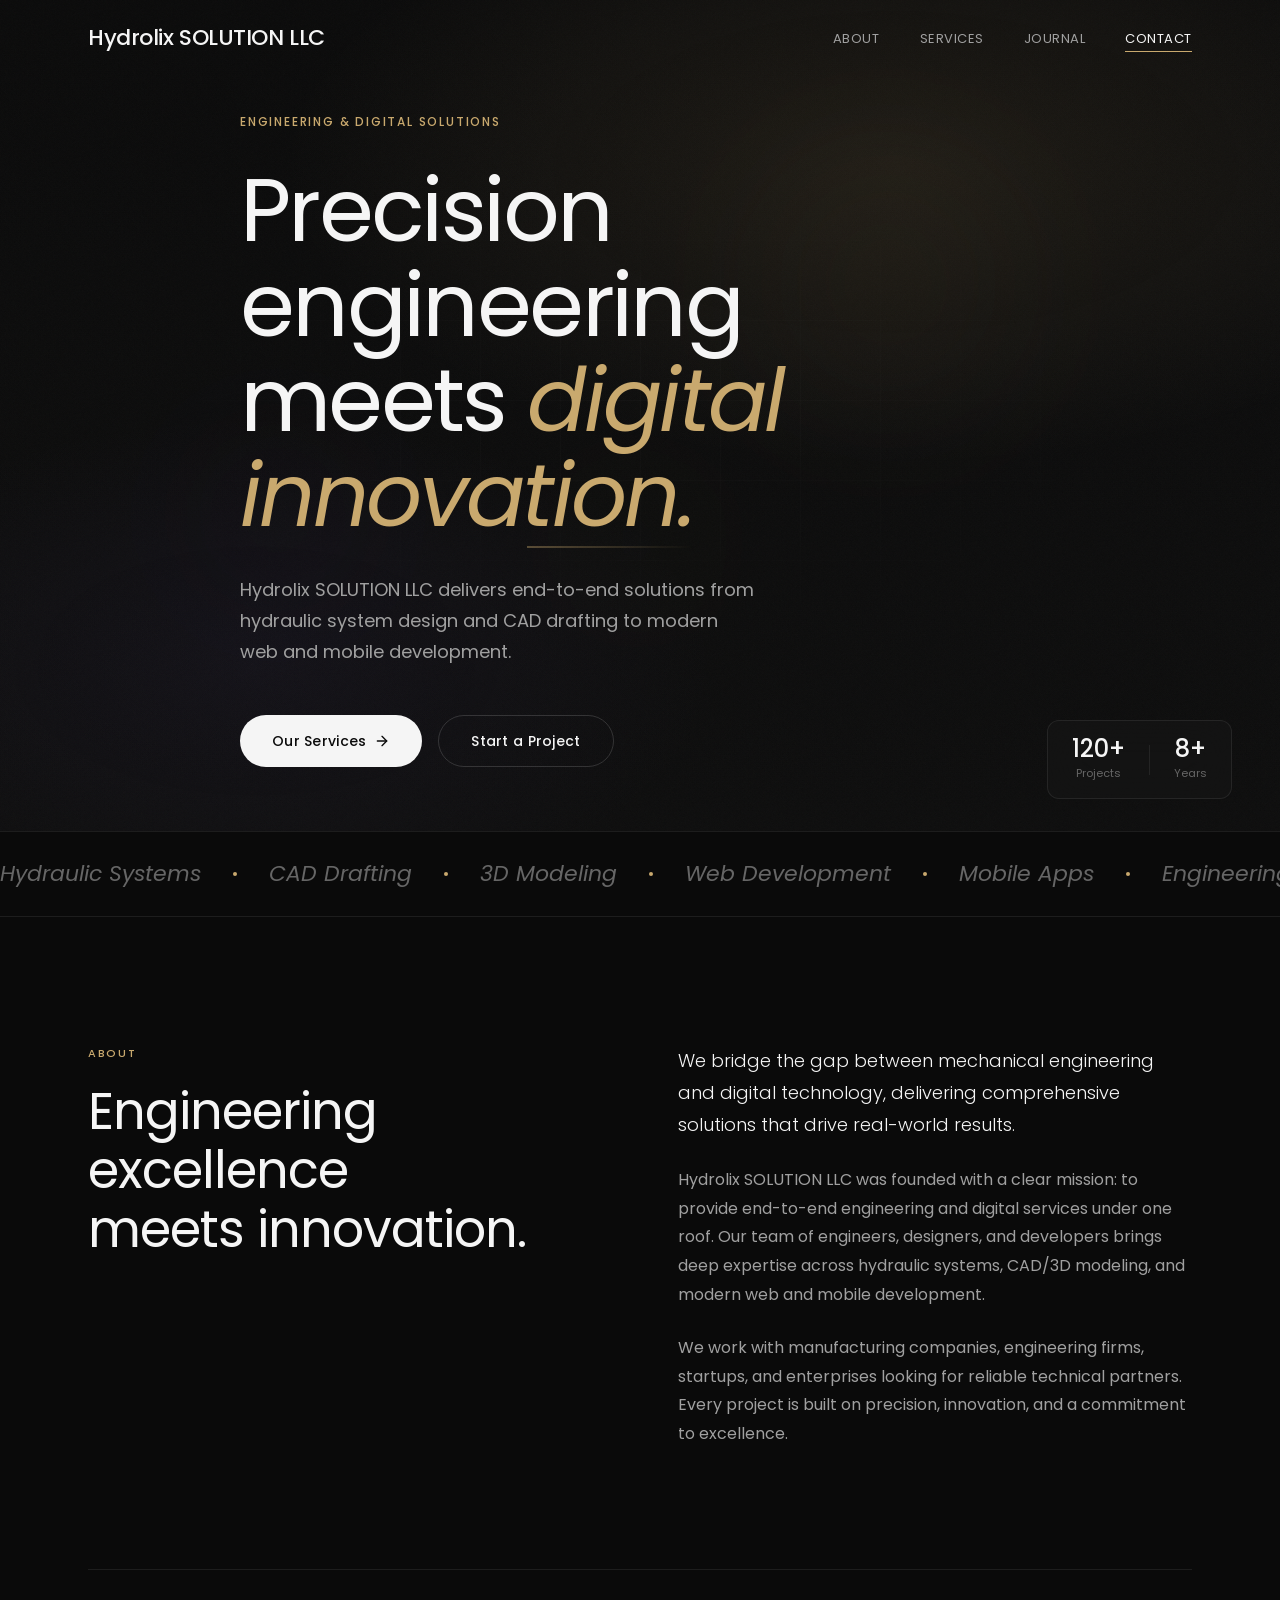
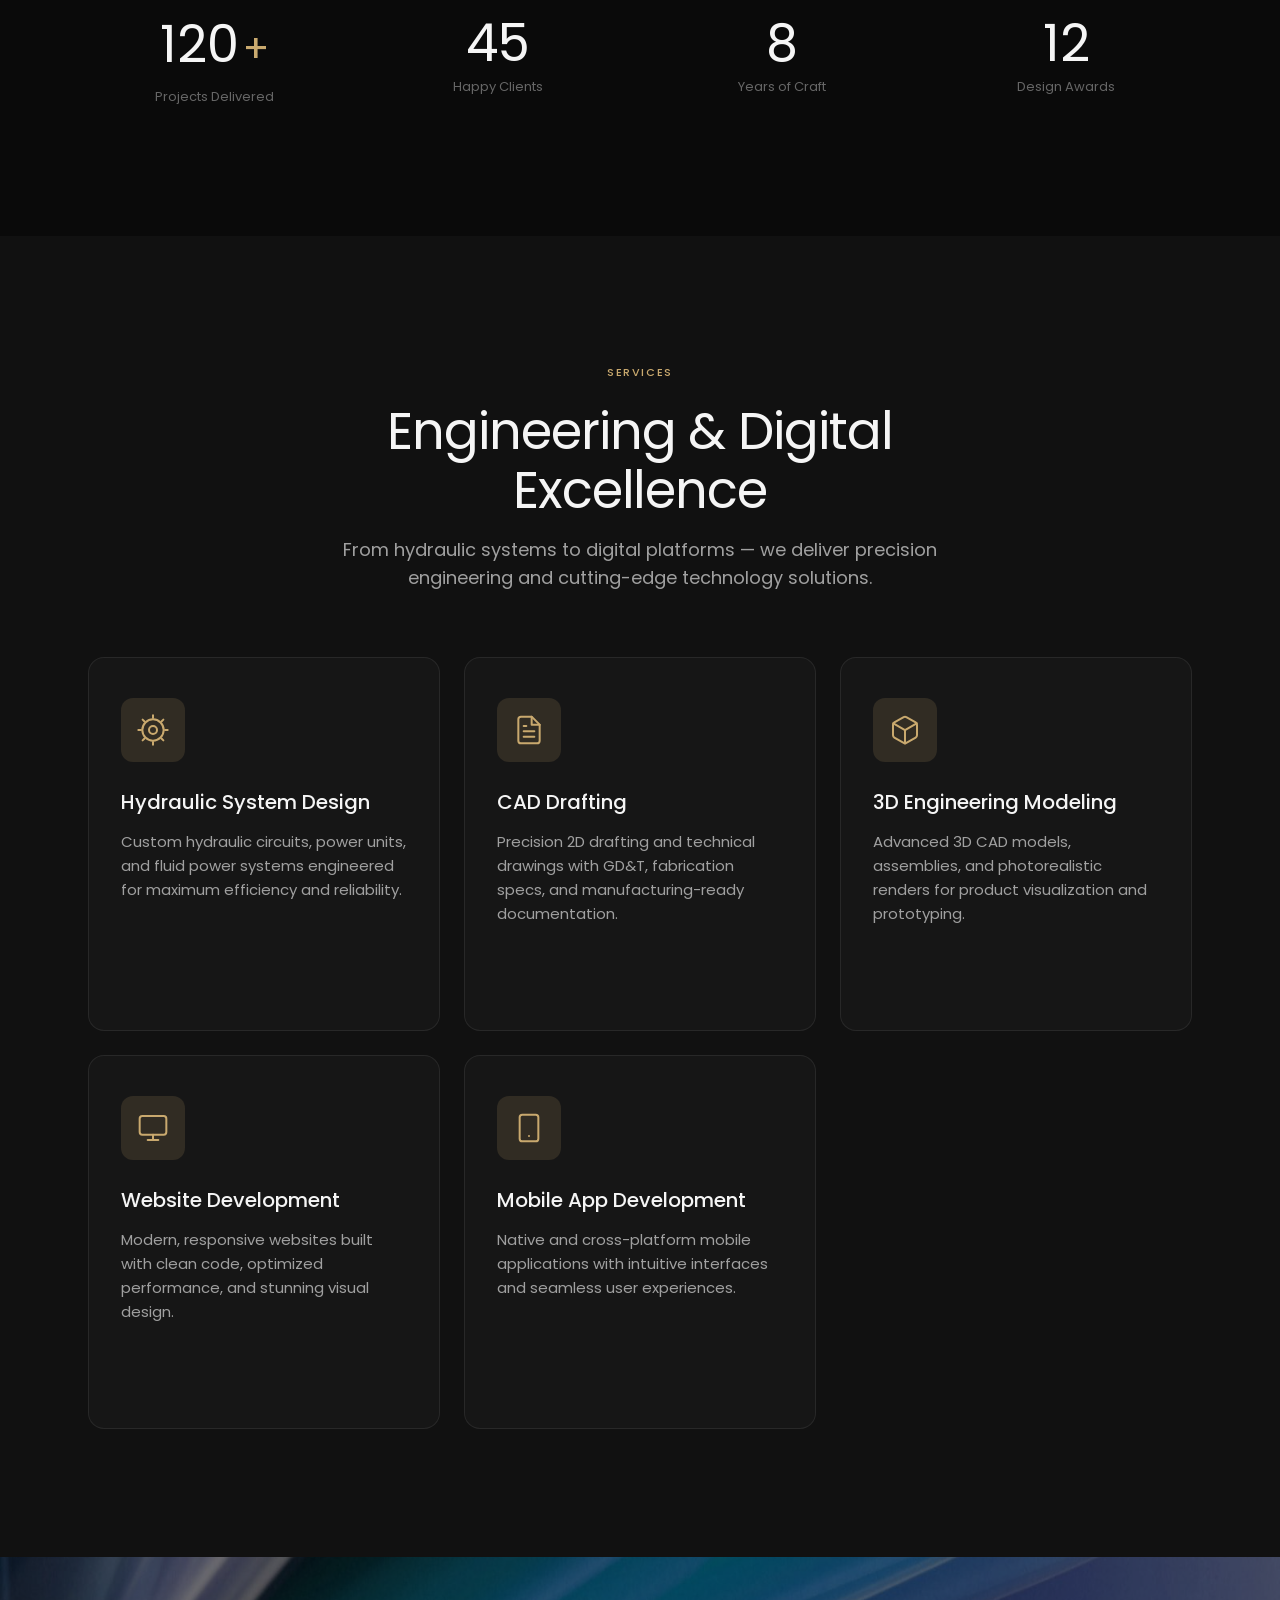
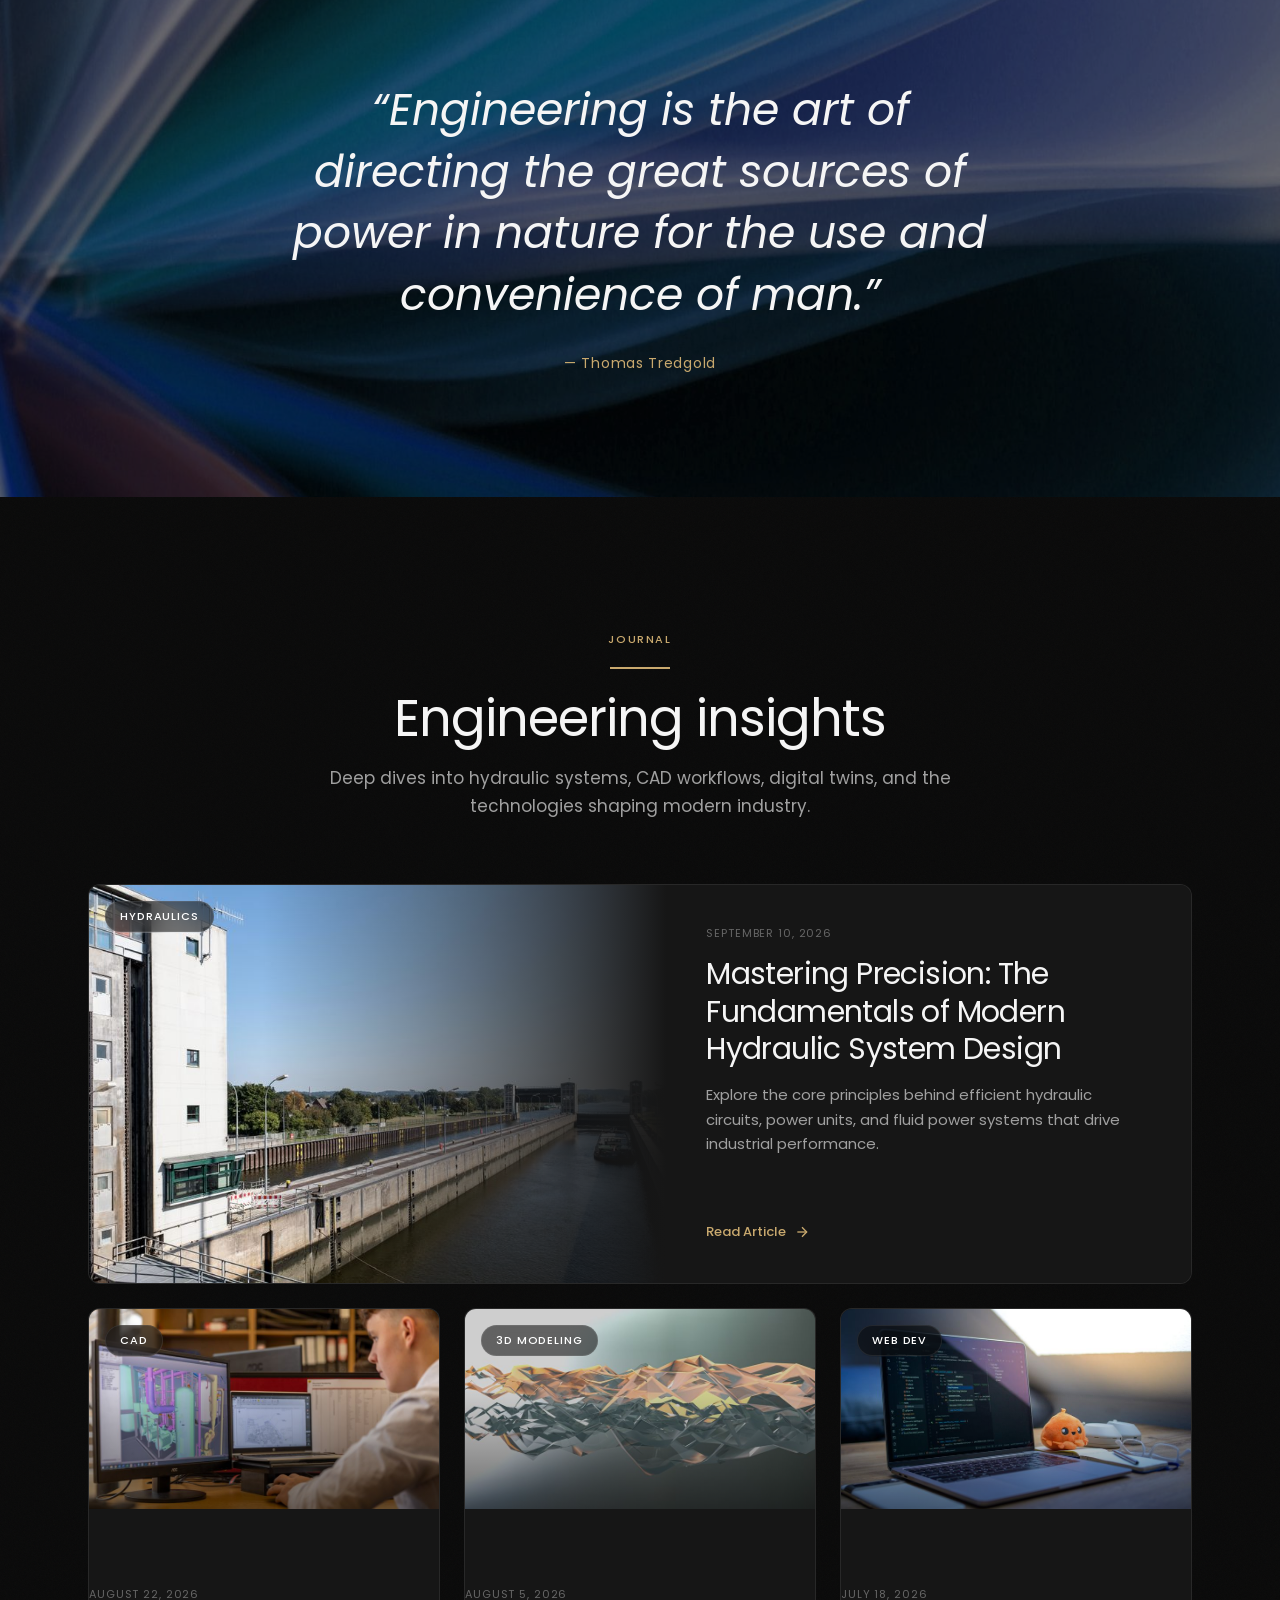
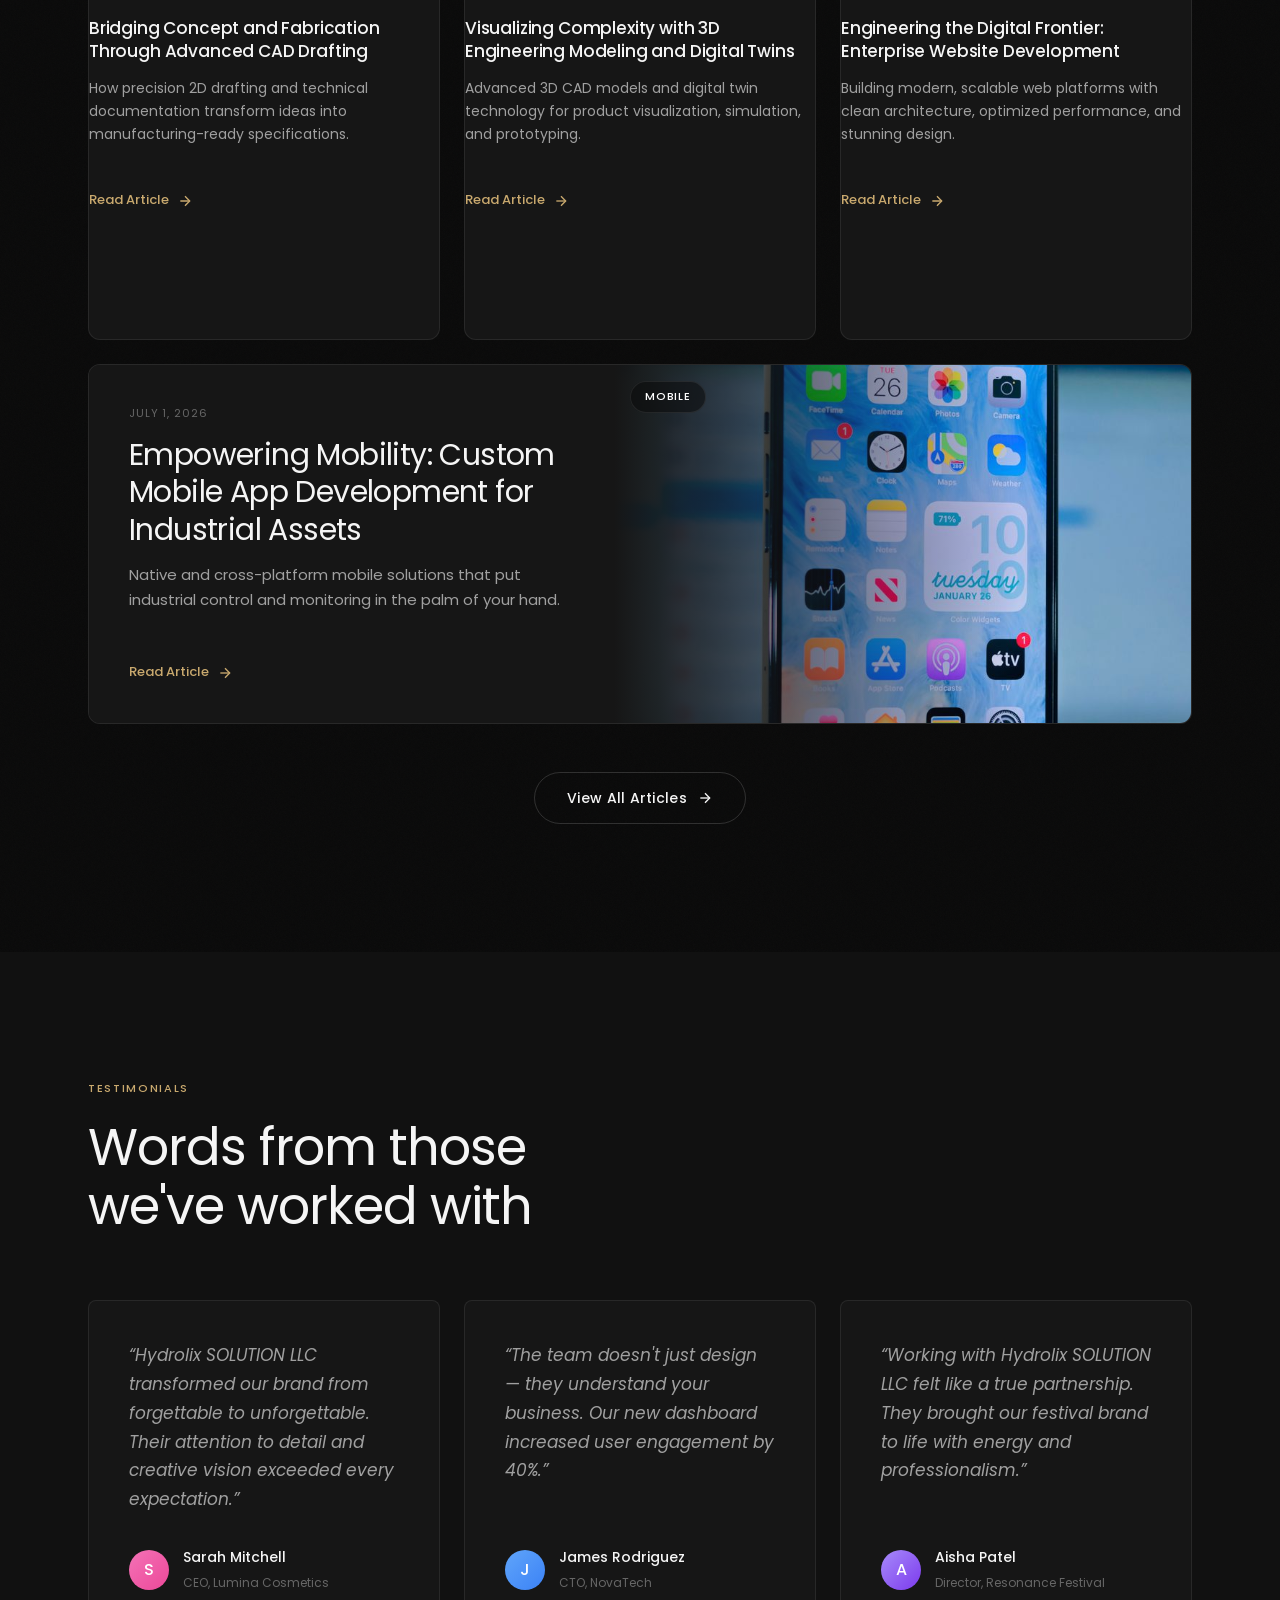
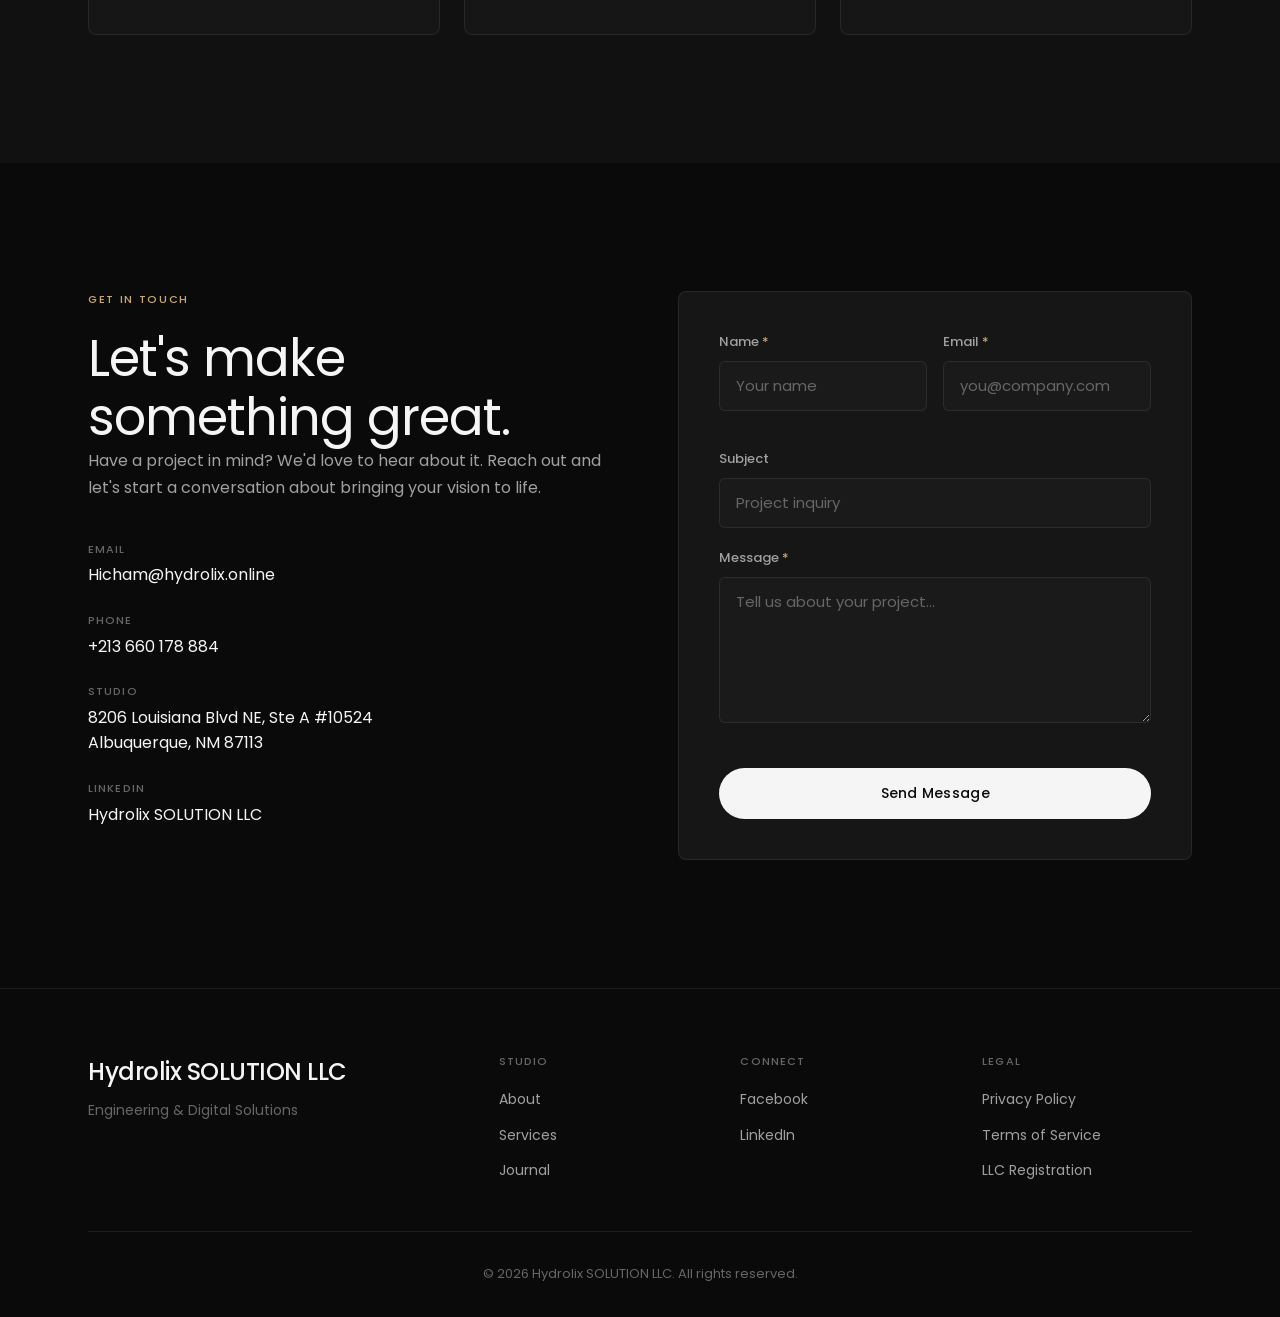
==== commit c4ee809b: "Update company name to "Hydrolix SOLUTION LLC" across multiple articles and pages for consistency in" ====
--- a/index.html
+++ b/index.html
@@ -3,8 +3,8 @@
 <head>
   <meta charset="UTF-8">
   <meta name="viewport" content="width=device-width, initial-scale=1.0">
-  <title>Hydrolix | Engineering & Digital Solutions</title>
-  <meta name="description" content="Hydrolix delivers precision engineering and digital solutions including hydraulic system design, CAD drafting, 3D modeling, web and mobile development.">
+  <title>Hydrolix SOLUTION LLC | Engineering & Digital Solutions</title>
+  <meta name="description" content="Hydrolix SOLUTION LLC delivers precision engineering and digital solutions including hydraulic system design, CAD drafting, 3D modeling, web and mobile development.">
   <link rel="preconnect" href="https://fonts.googleapis.com">
   <link rel="preconnect" href="https://fonts.gstatic.com" crossorigin>
   <link href="https://fonts.googleapis.com/css2?family=Poppins:wght@300;400;500;600;700&display=swap" rel="stylesheet">
@@ -16,7 +16,7 @@
   <!-- Loader -->
   <div class="loader" id="loader" aria-hidden="true">
     <div class="loader-inner">
-      <span class="loader-text">Hydrolix</span>
+      <span class="loader-text">Hydrolix SOLUTION LLC</span>
       <div class="loader-bar"><div class="loader-progress"></div></div>
     </div>
   </div>
@@ -24,8 +24,8 @@
   <!-- Navigation -->
   <nav class="navbar" id="navbar" role="navigation" aria-label="Main navigation">
     <div class="nav-container">
-      <a href="#" class="nav-logo" aria-label="Hydrolix home">
-        <span class="logo-text">Hydrolix</span>
+      <a href="#" class="nav-logo" aria-label="Hydrolix SOLUTION LLC home">
+        <span class="logo-text">Hydrolix SOLUTION LLC</span>
       </a>
       <button class="nav-toggle" id="navToggle" aria-label="Toggle navigation menu" aria-expanded="false">
         <span></span><span></span>
@@ -57,7 +57,7 @@
           Precision engineering<br>meets <em>digital innovation.</em>
         </h1>
         <p class="hero-subtitle" data-reveal>
-          Hydrolix delivers end-to-end solutions from hydraulic system design and CAD drafting to modern web and mobile development.
+          Hydrolix SOLUTION LLC delivers end-to-end solutions from hydraulic system design and CAD drafting to modern web and mobile development.
         </p>
         <div class="hero-actions" data-reveal>
           <a href="#services" class="btn btn-primary">
@@ -112,7 +112,7 @@
               We bridge the gap between mechanical engineering and digital technology, delivering comprehensive solutions that drive real-world results.
             </p>
             <p>
-              Hydrolix was founded with a clear mission: to provide end-to-end engineering and digital services under one roof. Our team of engineers, designers, and developers brings deep expertise across hydraulic systems, CAD/3D modeling, and modern web and mobile development.
+              Hydrolix SOLUTION LLC was founded with a clear mission: to provide end-to-end engineering and digital services under one roof. Our team of engineers, designers, and developers brings deep expertise across hydraulic systems, CAD/3D modeling, and modern web and mobile development.
             </p>
             <p>
               We work with manufacturing companies, engineering firms, startups, and enterprises looking for reliable technical partners. Every project is built on precision, innovation, and a commitment to excellence.
@@ -329,7 +329,7 @@
         </div>
         <div class="testimonials-track">
           <blockquote class="testimonial-card" data-reveal>
-            <p class="testimonial-text">&ldquo;Hydrolix transformed our brand from forgettable to unforgettable. Their attention to detail and creative vision exceeded every expectation.&rdquo;</p>
+            <p class="testimonial-text">&ldquo;Hydrolix SOLUTION LLC transformed our brand from forgettable to unforgettable. Their attention to detail and creative vision exceeded every expectation.&rdquo;</p>
             <footer class="testimonial-author">
               <div class="testimonial-avatar" style="background: linear-gradient(135deg, #f472b6, #ec4899);" aria-hidden="true">S</div>
               <div>
@@ -349,7 +349,7 @@
             </footer>
           </blockquote>
           <blockquote class="testimonial-card" data-reveal>
-            <p class="testimonial-text">&ldquo;Working with Hydrolix felt like a true partnership. They brought our festival brand to life with energy and professionalism.&rdquo;</p>
+            <p class="testimonial-text">&ldquo;Working with Hydrolix SOLUTION LLC felt like a true partnership. They brought our festival brand to life with energy and professionalism.&rdquo;</p>
             <footer class="testimonial-author">
               <div class="testimonial-avatar" style="background: linear-gradient(135deg, #a78bfa, #7c3aed);" aria-hidden="true">A</div>
               <div>
@@ -387,7 +387,7 @@
               </div>
               <a href="https://www.linkedin.com/in/hydrolix-solutions-llc-85013b436?utm_source=share_via&utm_content=profile&utm_medium=member_android" target="_blank" rel="noopener noreferrer" class="contact-link">
                 <span class="contact-link-label">LinkedIn</span>
-                <span class="contact-link-value">Hydrolix Solutions LLC</span>
+                <span class="contact-link-value">Hydrolix SOLUTION LLC</span>
               </a>
             </div>
           </div>
@@ -436,8 +436,8 @@
     <div class="container">
       <div class="footer-top">
         <div class="footer-brand">
-          <a href="#" class="nav-logo" aria-label="Hydrolix home">
-            <span class="logo-text">Hydrolix</span>
+          <a href="#" class="nav-logo" aria-label="Hydrolix SOLUTION LLC home">
+            <span class="logo-text">Hydrolix SOLUTION LLC</span>
           </a>
           <p class="footer-tagline">Engineering & Digital Solutions</p>
         </div>
@@ -468,7 +468,7 @@
         </div>
       </div>
       <div class="footer-bottom">
-        <p>&copy; 2026 Hydrolix LLC. All rights reserved.</p>
+        <p>&copy; 2026 Hydrolix SOLUTION LLC. All rights reserved.</p>
       </div>
     </div>
   </footer>
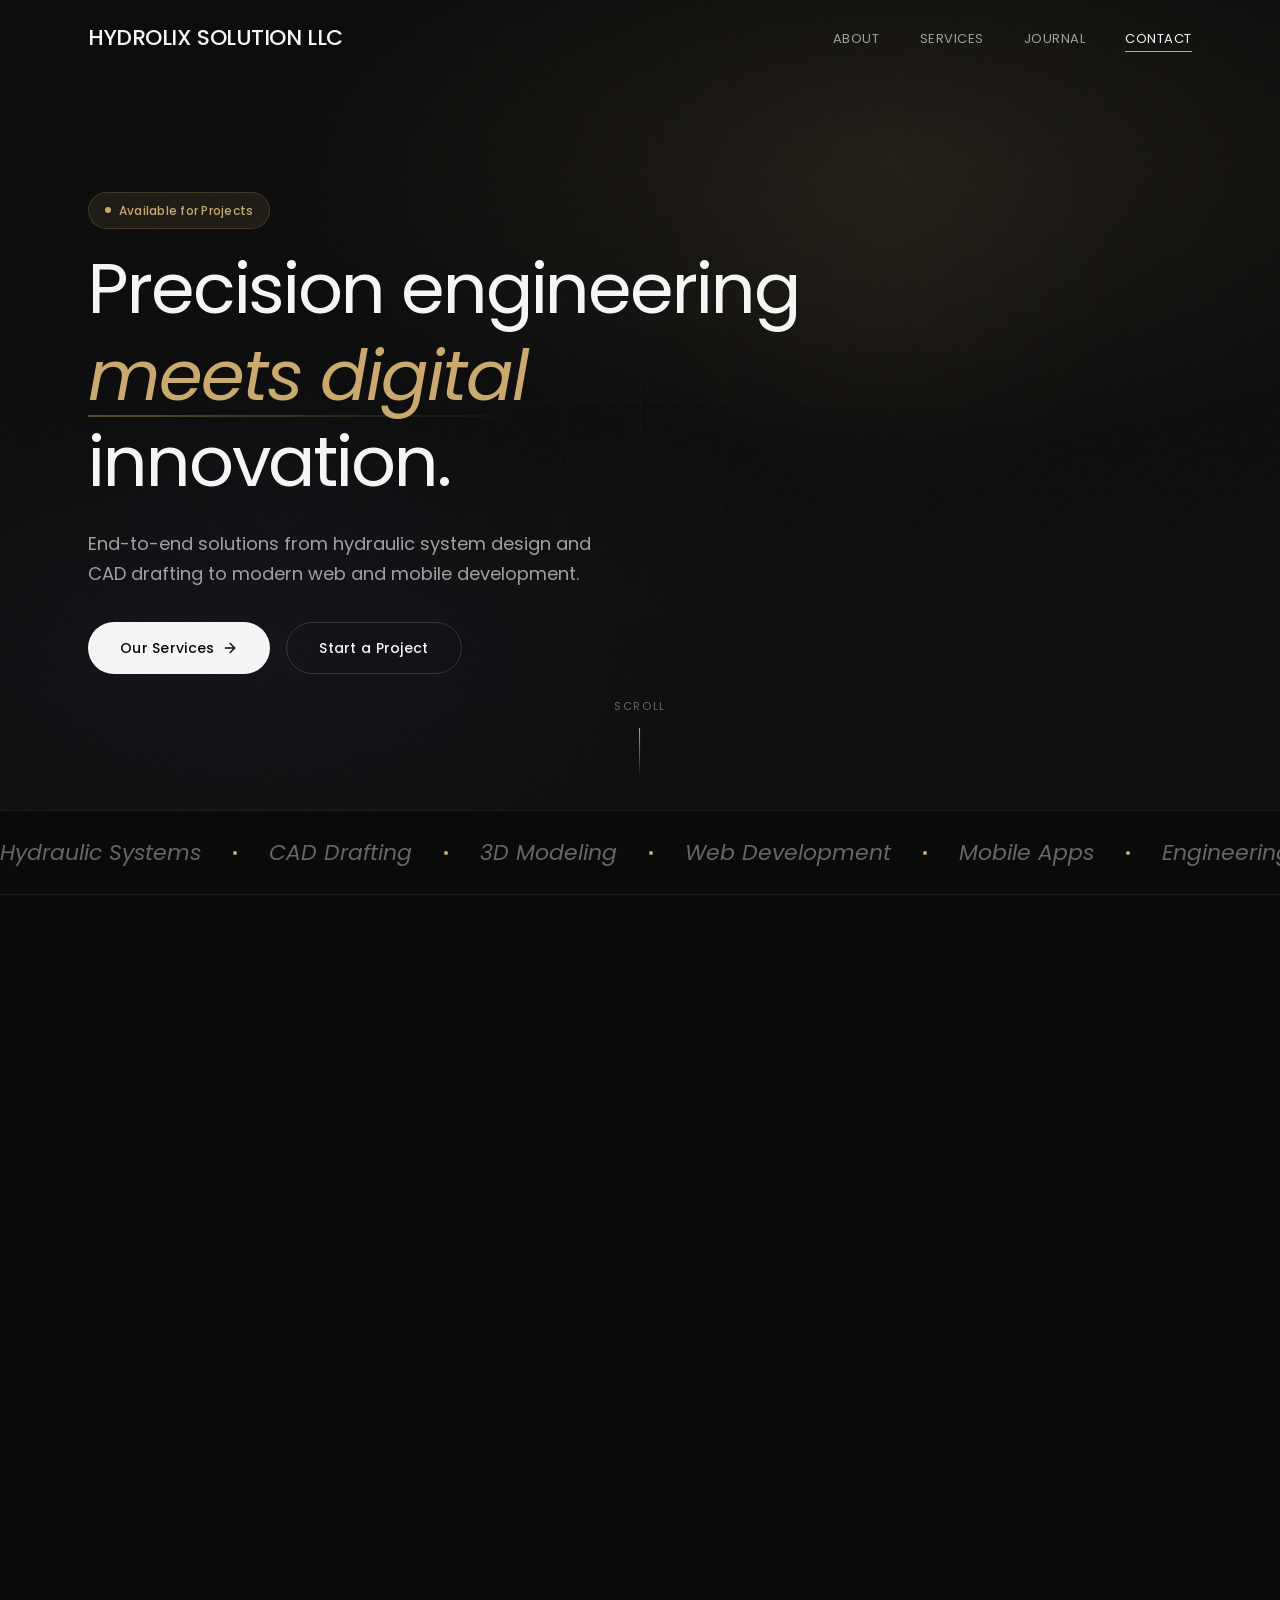
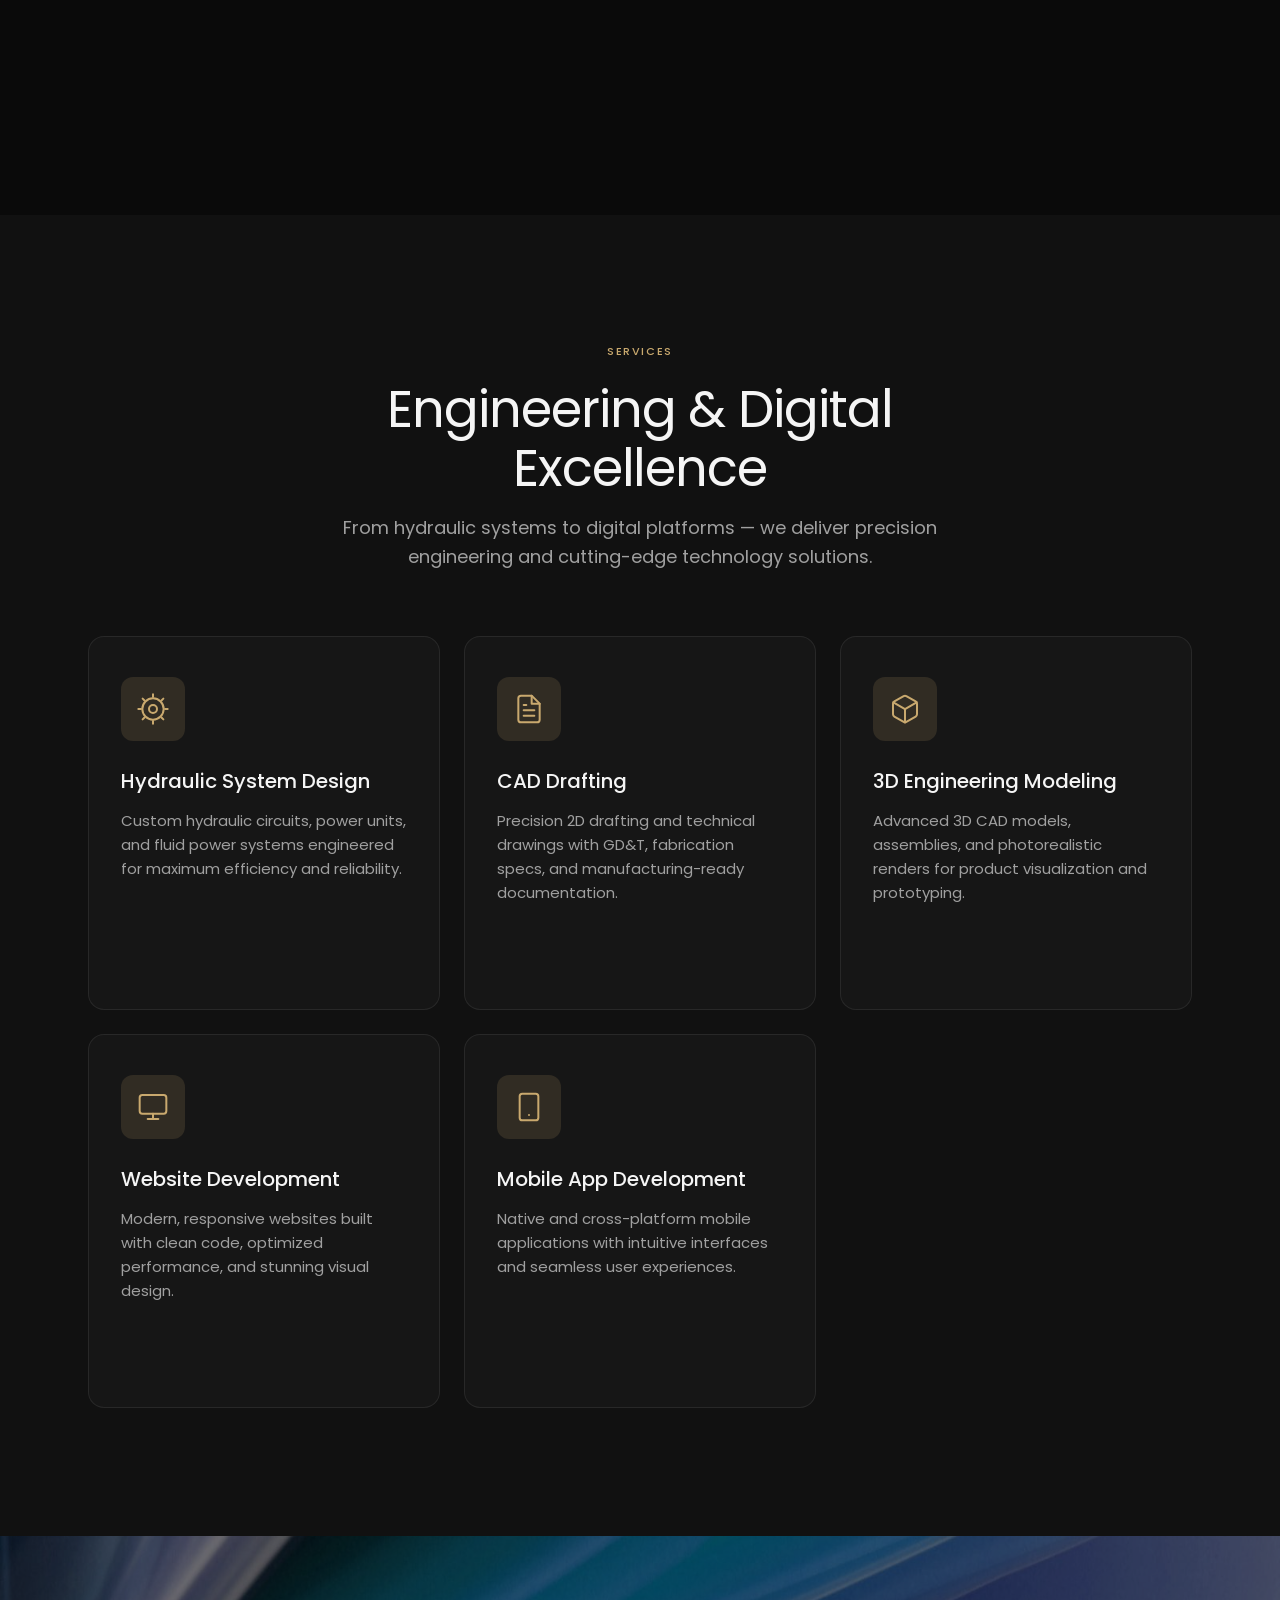
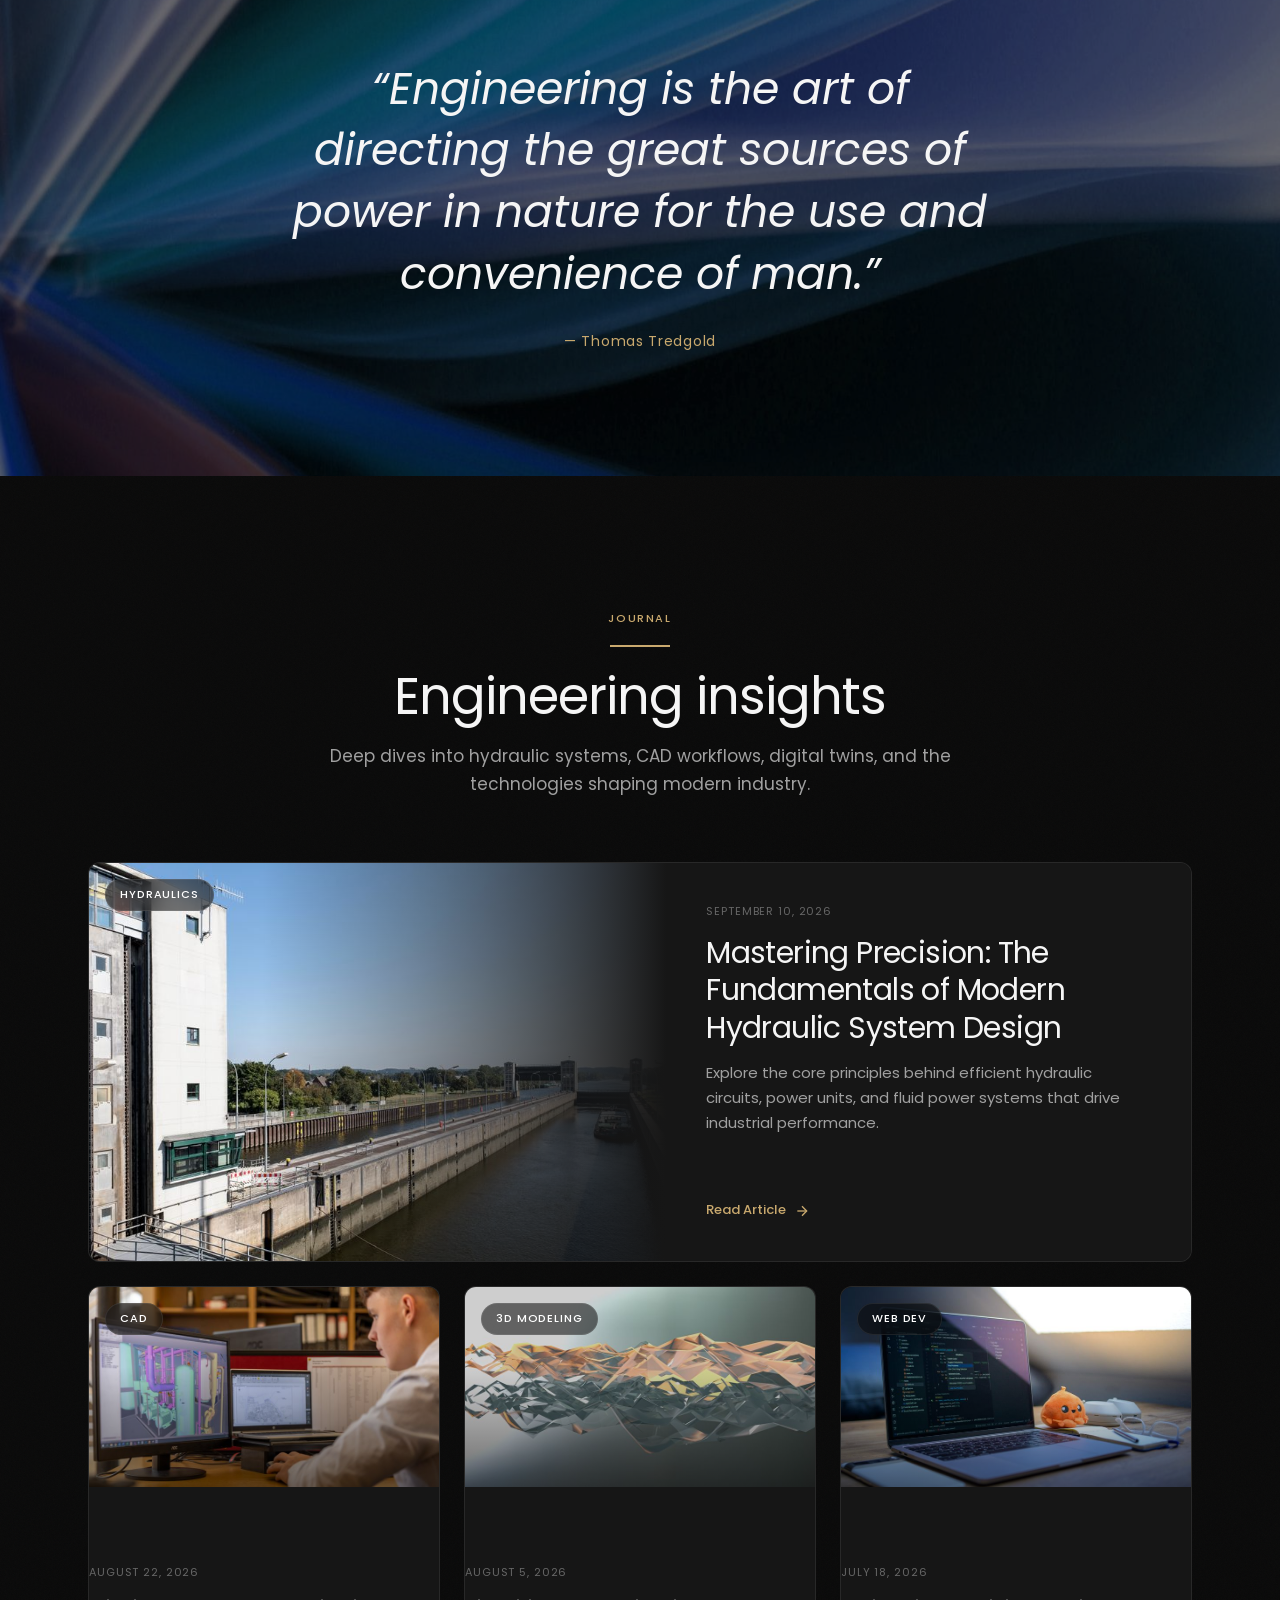
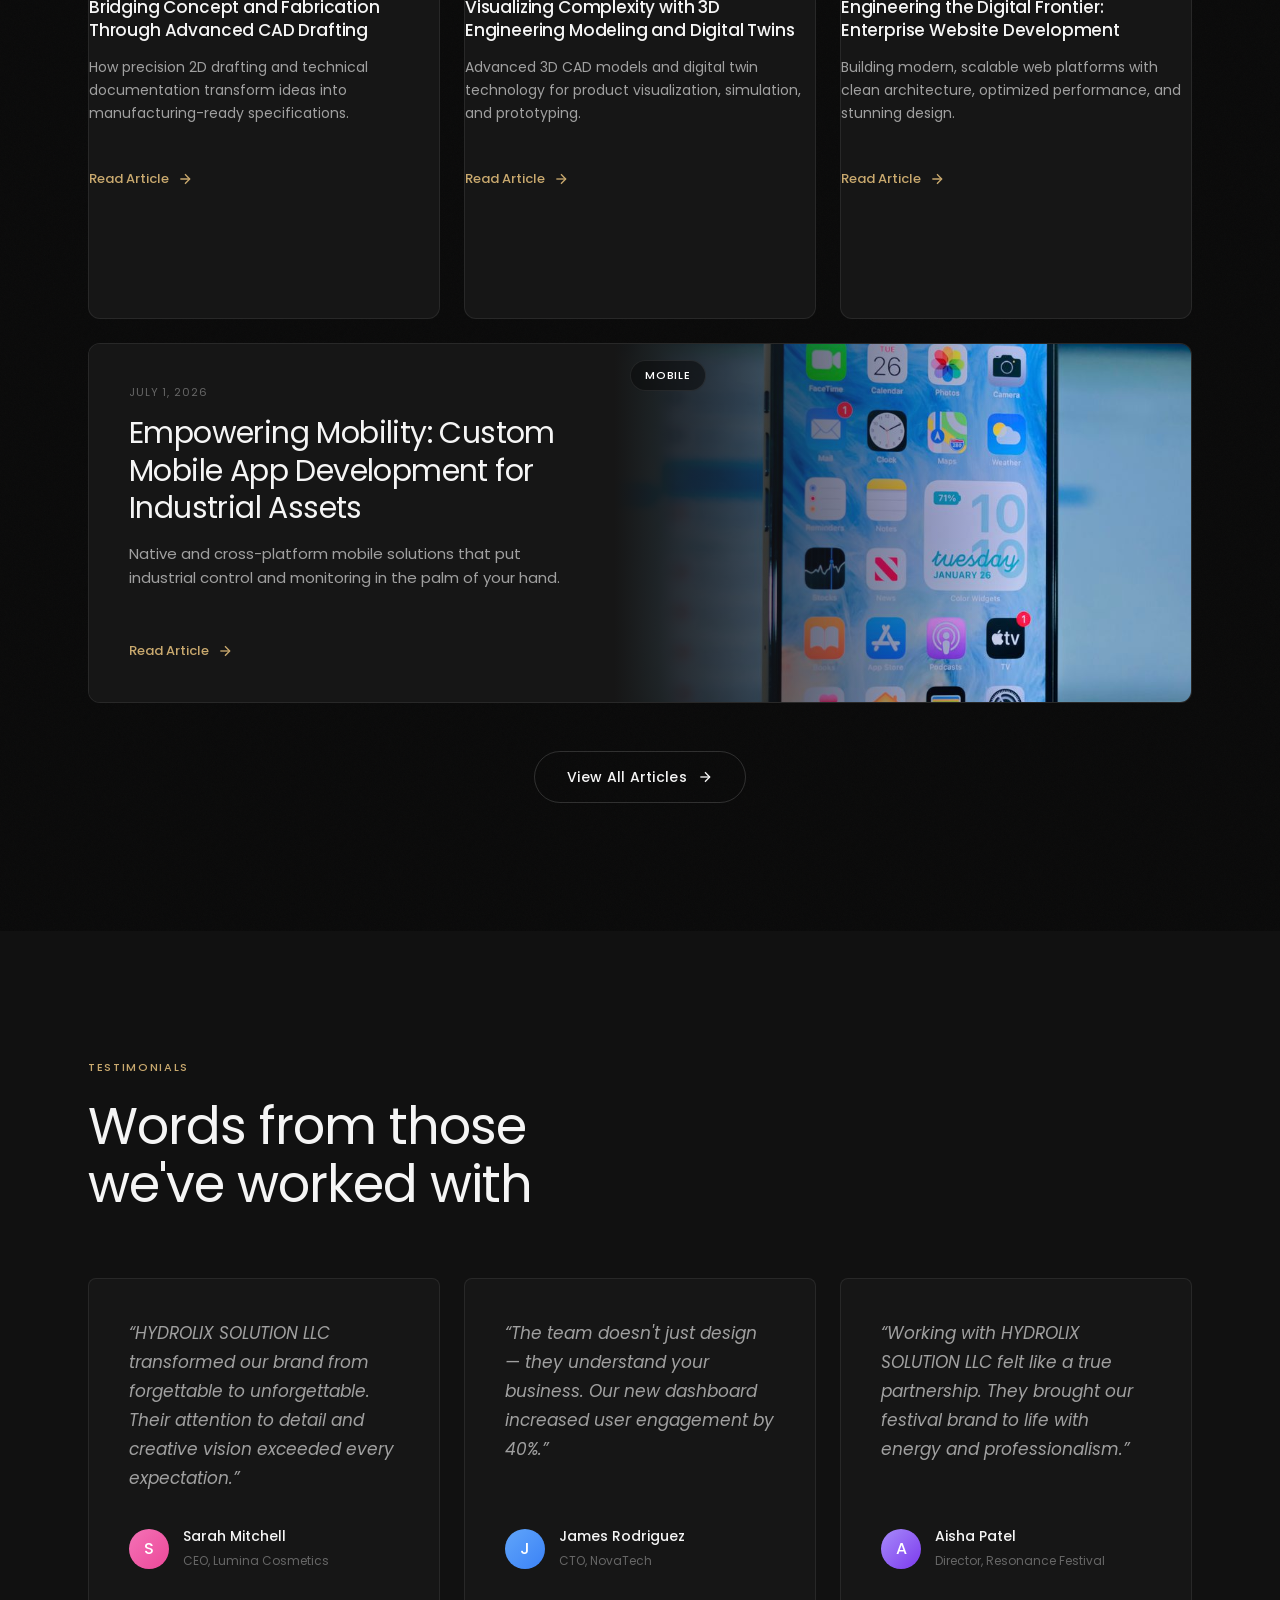
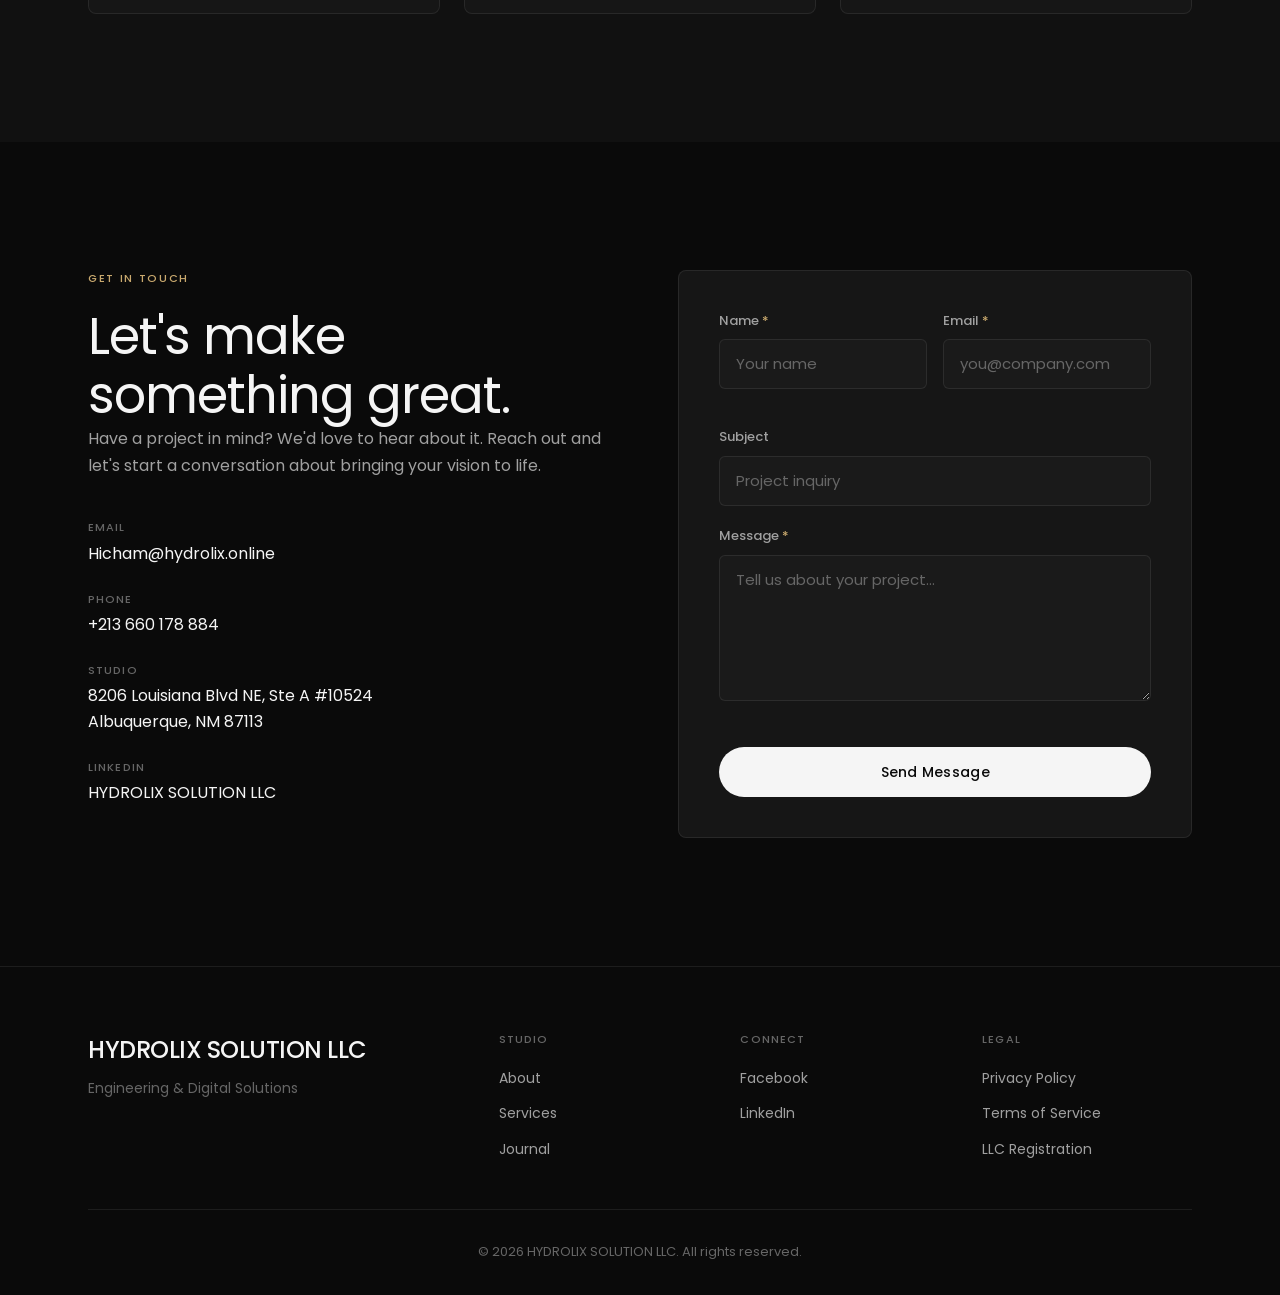
==== commit e9a71786: "Update branding to "HYDROLIX SOLUTION LLC" across all HTML files, CSS, and JavaScript; enhance hero " ====
--- a/index.html
+++ b/index.html
@@ -3,8 +3,8 @@
 <head>
   <meta charset="UTF-8">
   <meta name="viewport" content="width=device-width, initial-scale=1.0">
-  <title>Hydrolix SOLUTION LLC | Engineering & Digital Solutions</title>
-  <meta name="description" content="Hydrolix SOLUTION LLC delivers precision engineering and digital solutions including hydraulic system design, CAD drafting, 3D modeling, web and mobile development.">
+  <title>HYDROLIX SOLUTION LLC | Engineering & Digital Solutions</title>
+  <meta name="description" content="HYDROLIX SOLUTION LLC delivers precision engineering and digital solutions including hydraulic system design, CAD drafting, 3D modeling, web and mobile development.">
   <link rel="preconnect" href="https://fonts.googleapis.com">
   <link rel="preconnect" href="https://fonts.gstatic.com" crossorigin>
   <link href="https://fonts.googleapis.com/css2?family=Poppins:wght@300;400;500;600;700&display=swap" rel="stylesheet">
@@ -16,7 +16,7 @@
   <!-- Loader -->
   <div class="loader" id="loader" aria-hidden="true">
     <div class="loader-inner">
-      <span class="loader-text">Hydrolix SOLUTION LLC</span>
+      <span class="loader-text">HYDROLIX SOLUTION LLC</span>
       <div class="loader-bar"><div class="loader-progress"></div></div>
     </div>
   </div>
@@ -24,8 +24,8 @@
   <!-- Navigation -->
   <nav class="navbar" id="navbar" role="navigation" aria-label="Main navigation">
     <div class="nav-container">
-      <a href="#" class="nav-logo" aria-label="Hydrolix SOLUTION LLC home">
-        <span class="logo-text">Hydrolix SOLUTION LLC</span>
+      <a href="#" class="nav-logo" aria-label="HYDROLIX SOLUTION LLC home">
+        <span class="logo-text">HYDROLIX SOLUTION LLC</span>
       </a>
       <button class="nav-toggle" id="navToggle" aria-label="Toggle navigation menu" aria-expanded="false">
         <span></span><span></span>
@@ -52,12 +52,17 @@
         <div class="hero-orb hero-orb-3" aria-hidden="true"></div>
       </div>
       <div class="hero-content">
-        <p class="hero-eyebrow" data-reveal>Engineering & Digital Solutions</p>
+        <div class="hero-badge" data-reveal>
+          <span class="hero-badge-dot"></span>
+          Available for Projects
+        </div>
         <h1 id="hero-heading" class="hero-title" data-reveal>
-          Precision engineering<br>meets <em>digital innovation.</em>
+          <span class="hero-title-line"><span class="hero-title-inner">Precision engineering</span></span>
+          <span class="hero-title-line"><span class="hero-title-inner"><em>meets digital</em></span></span>
+          <span class="hero-title-line"><span class="hero-title-inner">innovation.</span></span>
         </h1>
         <p class="hero-subtitle" data-reveal>
-          Hydrolix SOLUTION LLC delivers end-to-end solutions from hydraulic system design and CAD drafting to modern web and mobile development.
+          End-to-end solutions from hydraulic system design and CAD drafting to modern web and mobile development.
         </p>
         <div class="hero-actions" data-reveal>
           <a href="#services" class="btn btn-primary">
@@ -67,17 +72,10 @@
           <a href="#contact" class="btn btn-ghost">Start a Project</a>
         </div>
       </div>
-      
-      <div class="hero-floating-stats" aria-hidden="true" data-reveal>
-        <div class="hero-stat-item">
-          <span class="hero-stat-value">120+</span>
-          <span class="hero-stat-label">Projects</span>
-        </div>
-        <div class="hero-stat-divider"></div>
-        <div class="hero-stat-item">
-          <span class="hero-stat-value">8+</span>
-          <span class="hero-stat-label">Years</span>
-        </div>
+
+      <div class="hero-scroll" aria-hidden="true">
+        <span>Scroll</span>
+        <div class="scroll-line"></div>
       </div>
     </section>
 
@@ -112,7 +110,7 @@
               We bridge the gap between mechanical engineering and digital technology, delivering comprehensive solutions that drive real-world results.
             </p>
             <p>
-              Hydrolix SOLUTION LLC was founded with a clear mission: to provide end-to-end engineering and digital services under one roof. Our team of engineers, designers, and developers brings deep expertise across hydraulic systems, CAD/3D modeling, and modern web and mobile development.
+              HYDROLIX SOLUTION LLC was founded with a clear mission: to provide end-to-end engineering and digital services under one roof. Our team of engineers, designers, and developers brings deep expertise across hydraulic systems, CAD/3D modeling, and modern web and mobile development.
             </p>
             <p>
               We work with manufacturing companies, engineering firms, startups, and enterprises looking for reliable technical partners. Every project is built on precision, innovation, and a commitment to excellence.
@@ -329,7 +327,7 @@
         </div>
         <div class="testimonials-track">
           <blockquote class="testimonial-card" data-reveal>
-            <p class="testimonial-text">&ldquo;Hydrolix SOLUTION LLC transformed our brand from forgettable to unforgettable. Their attention to detail and creative vision exceeded every expectation.&rdquo;</p>
+            <p class="testimonial-text">&ldquo;HYDROLIX SOLUTION LLC transformed our brand from forgettable to unforgettable. Their attention to detail and creative vision exceeded every expectation.&rdquo;</p>
             <footer class="testimonial-author">
               <div class="testimonial-avatar" style="background: linear-gradient(135deg, #f472b6, #ec4899);" aria-hidden="true">S</div>
               <div>
@@ -349,7 +347,7 @@
             </footer>
           </blockquote>
           <blockquote class="testimonial-card" data-reveal>
-            <p class="testimonial-text">&ldquo;Working with Hydrolix SOLUTION LLC felt like a true partnership. They brought our festival brand to life with energy and professionalism.&rdquo;</p>
+            <p class="testimonial-text">&ldquo;Working with HYDROLIX SOLUTION LLC felt like a true partnership. They brought our festival brand to life with energy and professionalism.&rdquo;</p>
             <footer class="testimonial-author">
               <div class="testimonial-avatar" style="background: linear-gradient(135deg, #a78bfa, #7c3aed);" aria-hidden="true">A</div>
               <div>
@@ -387,7 +385,7 @@
               </div>
               <a href="https://www.linkedin.com/in/hydrolix-solutions-llc-85013b436?utm_source=share_via&utm_content=profile&utm_medium=member_android" target="_blank" rel="noopener noreferrer" class="contact-link">
                 <span class="contact-link-label">LinkedIn</span>
-                <span class="contact-link-value">Hydrolix SOLUTION LLC</span>
+                <span class="contact-link-value">HYDROLIX SOLUTION LLC</span>
               </a>
             </div>
           </div>
@@ -436,8 +434,8 @@
     <div class="container">
       <div class="footer-top">
         <div class="footer-brand">
-          <a href="#" class="nav-logo" aria-label="Hydrolix SOLUTION LLC home">
-            <span class="logo-text">Hydrolix SOLUTION LLC</span>
+          <a href="#" class="nav-logo" aria-label="HYDROLIX SOLUTION LLC home">
+            <span class="logo-text">HYDROLIX SOLUTION LLC</span>
           </a>
           <p class="footer-tagline">Engineering & Digital Solutions</p>
         </div>
@@ -468,7 +466,7 @@
         </div>
       </div>
       <div class="footer-bottom">
-        <p>&copy; 2026 Hydrolix SOLUTION LLC. All rights reserved.</p>
+        <p>&copy; 2026 HYDROLIX SOLUTION LLC. All rights reserved.</p>
       </div>
     </div>
   </footer>
--- a/styles.css
+++ b/styles.css
@@ -277,11 +277,13 @@
 /* --- Hero --- */
 .hero {
   position: relative;
-  min-height: auto;
-  display: flex;
-  align-items: center;
+  min-height: 90vh;
+  min-height: 90dvh;
+  display: flex;
+  flex-direction: column;
+  justify-content: center;
   overflow: hidden;
-  padding: 5rem 0 2rem;
+  padding: 5rem 0 1.5rem;
 }
 .hero-bg {
   position: absolute;
@@ -350,14 +352,15 @@
   50% { transform: translate(-20px, 30px) scale(0.95); }
   75% { transform: translate(20px, 20px) scale(1.02); }
 }
+
+/* --- Hero Content --- */
 .hero-content {
   position: relative;
   z-index: 1;
   max-width: var(--container);
   margin: 0 auto;
   padding: 0 var(--gutter);
-  padding-top: 2rem;
-  padding-bottom: 2rem;
+  width: 100%;
 }
 .hero-badge {
   display: inline-flex;
@@ -371,7 +374,7 @@
   font-weight: 500;
   letter-spacing: 0.02em;
   color: var(--accent);
-  margin-bottom: 2rem;
+  margin-bottom: 1.25rem;
   backdrop-filter: blur(10px);
 }
 .hero-badge-dot {
@@ -385,23 +388,34 @@
   0%, 100% { opacity: 1; transform: scale(1); }
   50% { opacity: 0.5; transform: scale(1.2); }
 }
-.hero-eyebrow {
-  font-size: 0.75rem;
-  font-weight: 500;
-  letter-spacing: 0.15em;
-  text-transform: uppercase;
-  color: var(--accent);
-  margin-bottom: 2rem;
-}
+
+/* --- Hero Title (line-by-line reveal) --- */
 .hero-title {
   font-family: var(--font-display);
-  font-size: clamp(2.75rem, 7vw, 5.5rem);
+  font-size: clamp(2.5rem, 5.5vw, 4.5rem);
   font-weight: 400;
-  line-height: 1.08;
+  line-height: 1.15;
   letter-spacing: -0.03em;
-  margin-bottom: 2rem;
+  margin-bottom: 1.25rem;
   max-width: 800px;
 }
+.hero-title-line {
+  display: block;
+  overflow: hidden;
+  padding-bottom: 0.08em;
+}
+.hero-title-inner {
+  display: inline-block;
+  transform: translateY(110%);
+  transition: transform 0.9s var(--ease);
+}
+.hero.revealed .hero-title-inner {
+  transform: translateY(0);
+}
+.hero-title-line:nth-child(1) .hero-title-inner { transition-delay: 0.1s; }
+.hero-title-line:nth-child(2) .hero-title-inner { transition-delay: 0.22s; }
+.hero-title-line:nth-child(3) .hero-title-inner { transition-delay: 0.34s; }
+
 .hero-title em {
   font-style: italic;
   color: var(--accent);
@@ -422,7 +436,7 @@
   line-height: 1.7;
   color: var(--text-secondary);
   max-width: 520px;
-  margin-bottom: 3rem;
+  margin-bottom: 2rem;
 }
 .hero-actions {
   display: flex;
@@ -435,66 +449,169 @@
 .hero-actions .btn-primary:hover svg {
   transform: translateX(4px);
 }
+
+/* --- Hero Stats Row --- */
+.hero-stats {
+  position: relative;
+  z-index: 1;
+  display: grid;
+  grid-template-columns: repeat(4, 1fr);
+  gap: 2rem;
+  max-width: 700px;
+  margin: 2rem auto 0;
+  padding: 0 var(--gutter);
+  padding-top: 1.75rem;
+  border-top: 1px solid var(--border);
+}
+.hero-stat {
+  text-align: left;
+}
+.hero-stat-value {
+  display: flex;
+  align-items: baseline;
+  gap: 2px;
+}
+.hero-stat-number {
+  font-family: var(--font-display);
+  font-size: clamp(1.75rem, 3vw, 2.5rem);
+  font-weight: 600;
+  color: var(--accent);
+  line-height: 1;
+}
+.hero-stat-suffix {
+  font-family: var(--font-display);
+  font-size: clamp(1.25rem, 2vw, 1.75rem);
+  font-weight: 600;
+  color: var(--accent);
+  line-height: 1;
+}
+.hero-stat-label {
+  display: block;
+  font-size: 0.75rem;
+  color: var(--text-muted);
+  margin-top: 0.5rem;
+  letter-spacing: 0.01em;
+}
+
+/* --- Hero Trust Logos --- */
+.hero-trust {
+  position: relative;
+  z-index: 1;
+  max-width: var(--container);
+  margin: 1.5rem auto 0;
+  padding: 0 var(--gutter);
+}
+.hero-trust-label {
+  display: block;
+  font-size: 0.6875rem;
+  letter-spacing: 0.12em;
+  text-transform: uppercase;
+  color: var(--text-muted);
+  margin-bottom: 1.25rem;
+}
+.hero-trust-logos {
+  display: flex;
+  align-items: center;
+  gap: 2.5rem;
+  flex-wrap: wrap;
+}
+.hero-trust-logo {
+  font-family: var(--font-display);
+  font-size: 0.875rem;
+  font-weight: 500;
+  letter-spacing: 0.04em;
+  color: var(--text-muted);
+  opacity: 0.4;
+  transition: opacity 0.3s var(--ease), color 0.3s var(--ease);
+  cursor: default;
+  user-select: none;
+}
+.hero-trust-logo:hover {
+  opacity: 0.8;
+  color: var(--text-secondary);
+}
+
+/* --- Hero Scroll Indicator --- */
 .hero-scroll {
   position: absolute;
   bottom: 2rem;
-  left: var(--gutter);
+  left: 50%;
+  transform: translateX(-50%);
   display: flex;
   flex-direction: column;
   align-items: center;
   gap: 0.75rem;
+  opacity: 0;
+  animation: fadeInUp 0.8s var(--ease) 1.2s forwards;
 }
 .hero-scroll span {
   font-size: 0.6875rem;
   letter-spacing: 0.15em;
   text-transform: uppercase;
   color: var(--text-muted);
-  writing-mode: vertical-rl;
 }
 .scroll-line {
   width: 1px;
-  height: 60px;
+  height: 50px;
   background: linear-gradient(to bottom, var(--accent), transparent);
   animation: scrollPulse 2s ease-in-out infinite;
 }
 @keyframes scrollPulse {
-  0%, 100% { opacity: 1; }
-  50% { opacity: 0.3; }
-}
-.hero-floating-stats {
-  position: absolute;
-  bottom: 2rem;
-  right: var(--gutter);
-  display: flex;
-  align-items: center;
-  gap: 1.5rem;
-  padding: 1rem 1.5rem;
-  background: rgba(22, 22, 22, 0.6);
-  backdrop-filter: blur(20px);
-  border: 1px solid var(--border);
-  border-radius: 12px;
-}
-.hero-stat-item {
-  text-align: center;
-}
-.hero-stat-value {
-  display: block;
-  font-family: var(--font-display);
-  font-size: 1.5rem;
-  font-weight: 500;
-  color: var(--text);
-  line-height: 1;
-}
-.hero-stat-label {
-  display: block;
-  font-size: 0.6875rem;
-  color: var(--text-muted);
-  margin-top: 0.25rem;
-}
-.hero-stat-divider {
-  width: 1px;
-  height: 30px;
-  background: var(--border);
+  0%, 100% { opacity: 1; transform: scaleY(1); }
+  50% { opacity: 0.3; transform: scaleY(0.6); transform-origin: top; }
+}
+@keyframes fadeInUp {
+  from { opacity: 0; transform: translate(-50%, 20px); }
+  to { opacity: 1; transform: translate(-50%, 0); }
+}
+
+/* --- Hero Responsive --- */
+@media (max-width: 768px) {
+  .hero {
+    min-height: 85svh;
+    padding: 4.5rem 0 1.25rem;
+  }
+  .hero-badge {
+    font-size: 0.6875rem;
+    padding: 0.4rem 0.875rem;
+    margin-bottom: 1rem;
+  }
+  .hero-title {
+    font-size: clamp(2rem, 8vw, 3rem);
+  }
+  .hero-title-line {
+    padding-bottom: 0.05em;
+  }
+  .hero-subtitle {
+    font-size: 0.9375rem;
+    margin-bottom: 1.5rem;
+  }
+  .hero-actions {
+    flex-direction: column;
+  }
+  .hero-actions .btn {
+    width: 100%;
+    justify-content: center;
+  }
+  .hero-scroll {
+    display: none;
+  }
+  .hero-orb-1 { width: 250px; height: 250px; opacity: 0.25; }
+  .hero-orb-2 { width: 200px; height: 200px; opacity: 0.2; }
+  .hero-orb-3 { display: none; }
+}
+@media (max-width: 480px) {
+  .hero {
+    min-height: 80svh;
+    padding: 4rem 0 1rem;
+  }
+  .hero-title {
+    font-size: clamp(1.75rem, 7.5vw, 2.5rem);
+  }
+  .hero-subtitle {
+    font-size: 0.875rem;
+    line-height: 1.6;
+  }
 }
 
 /* --- Marquee --- */
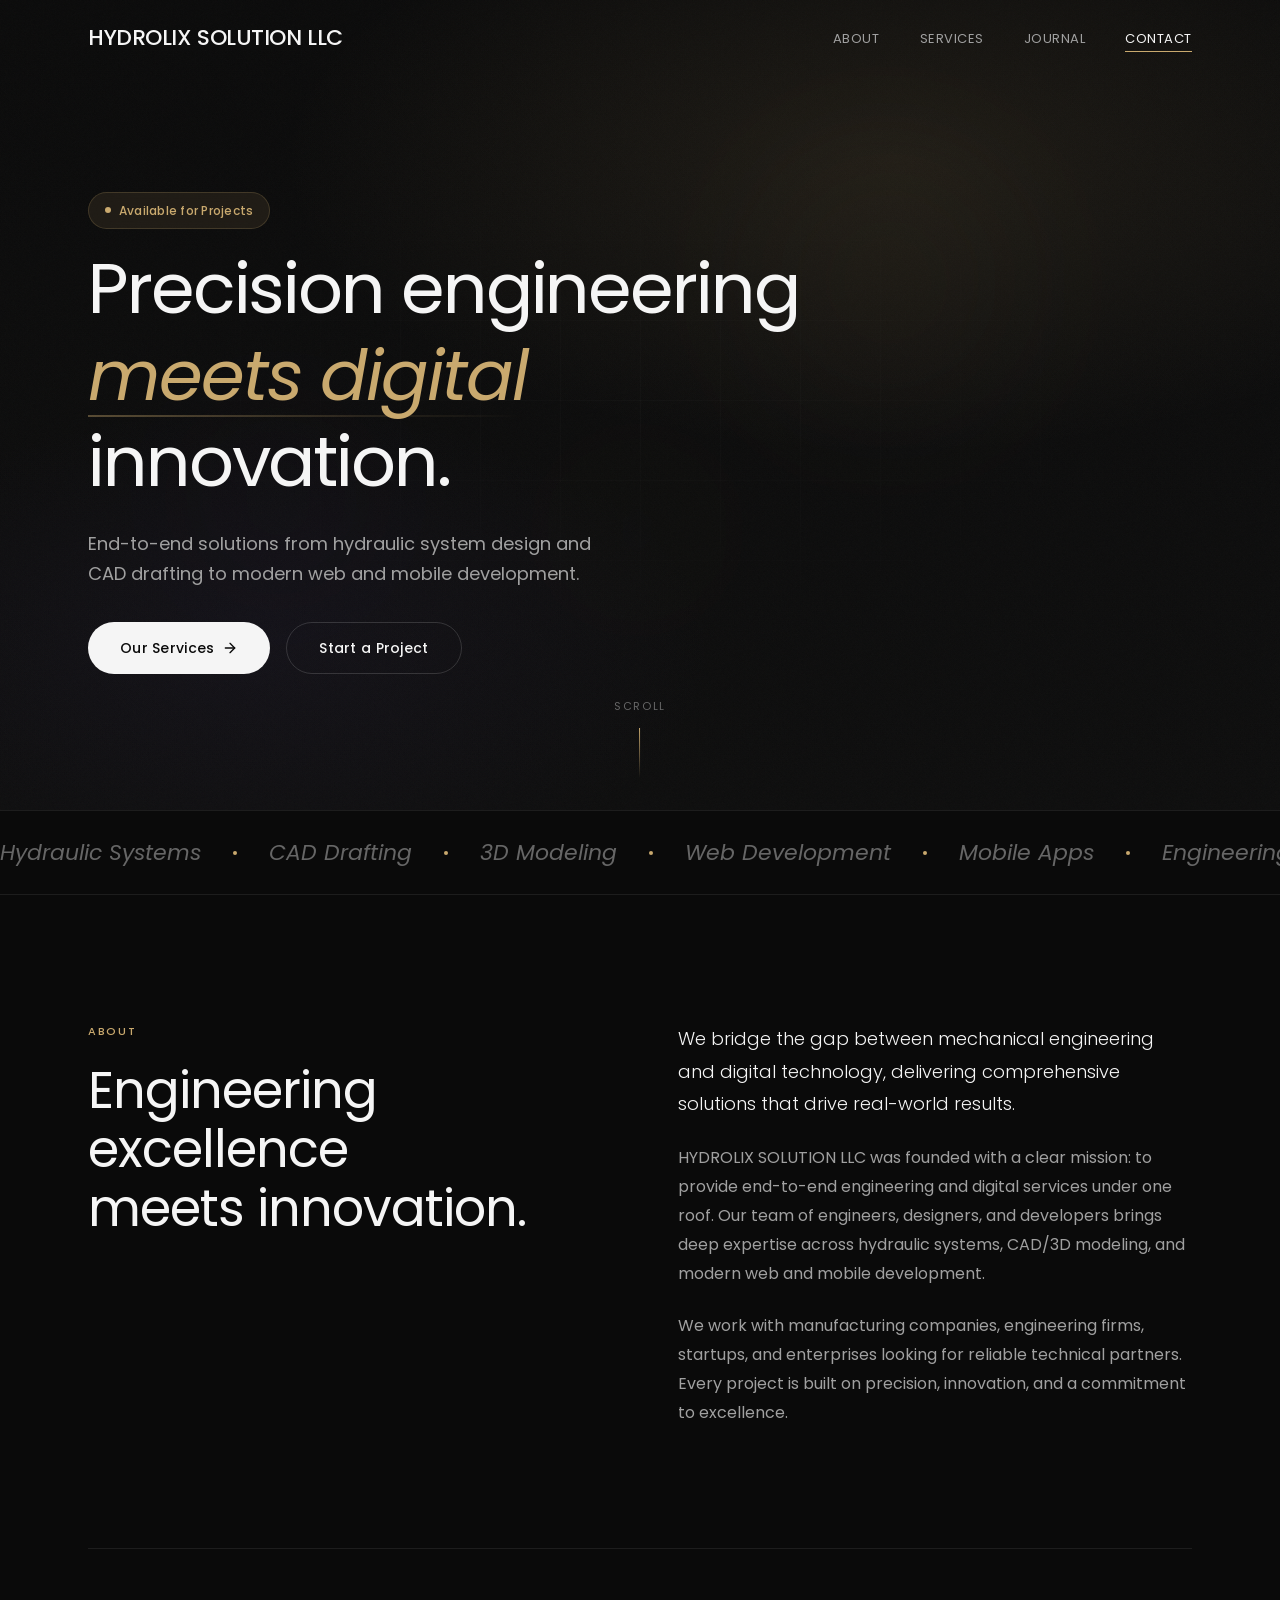
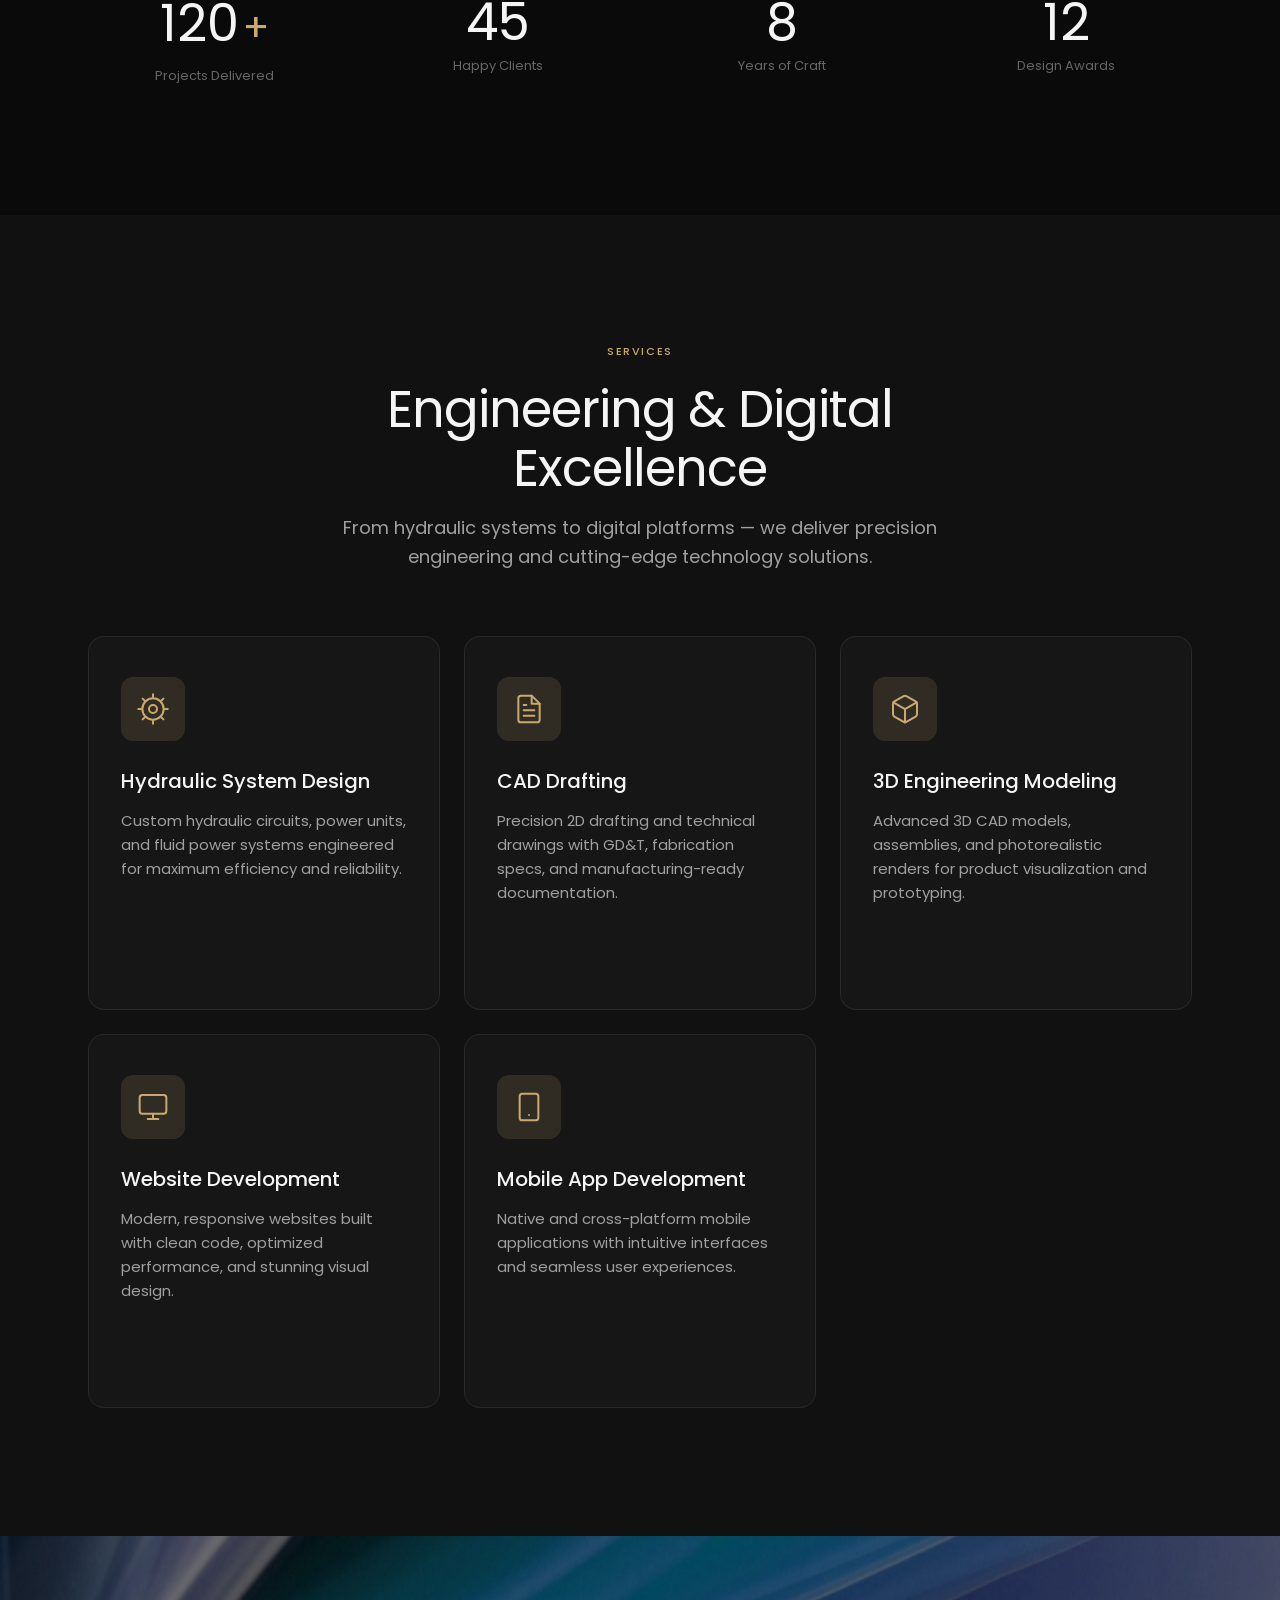
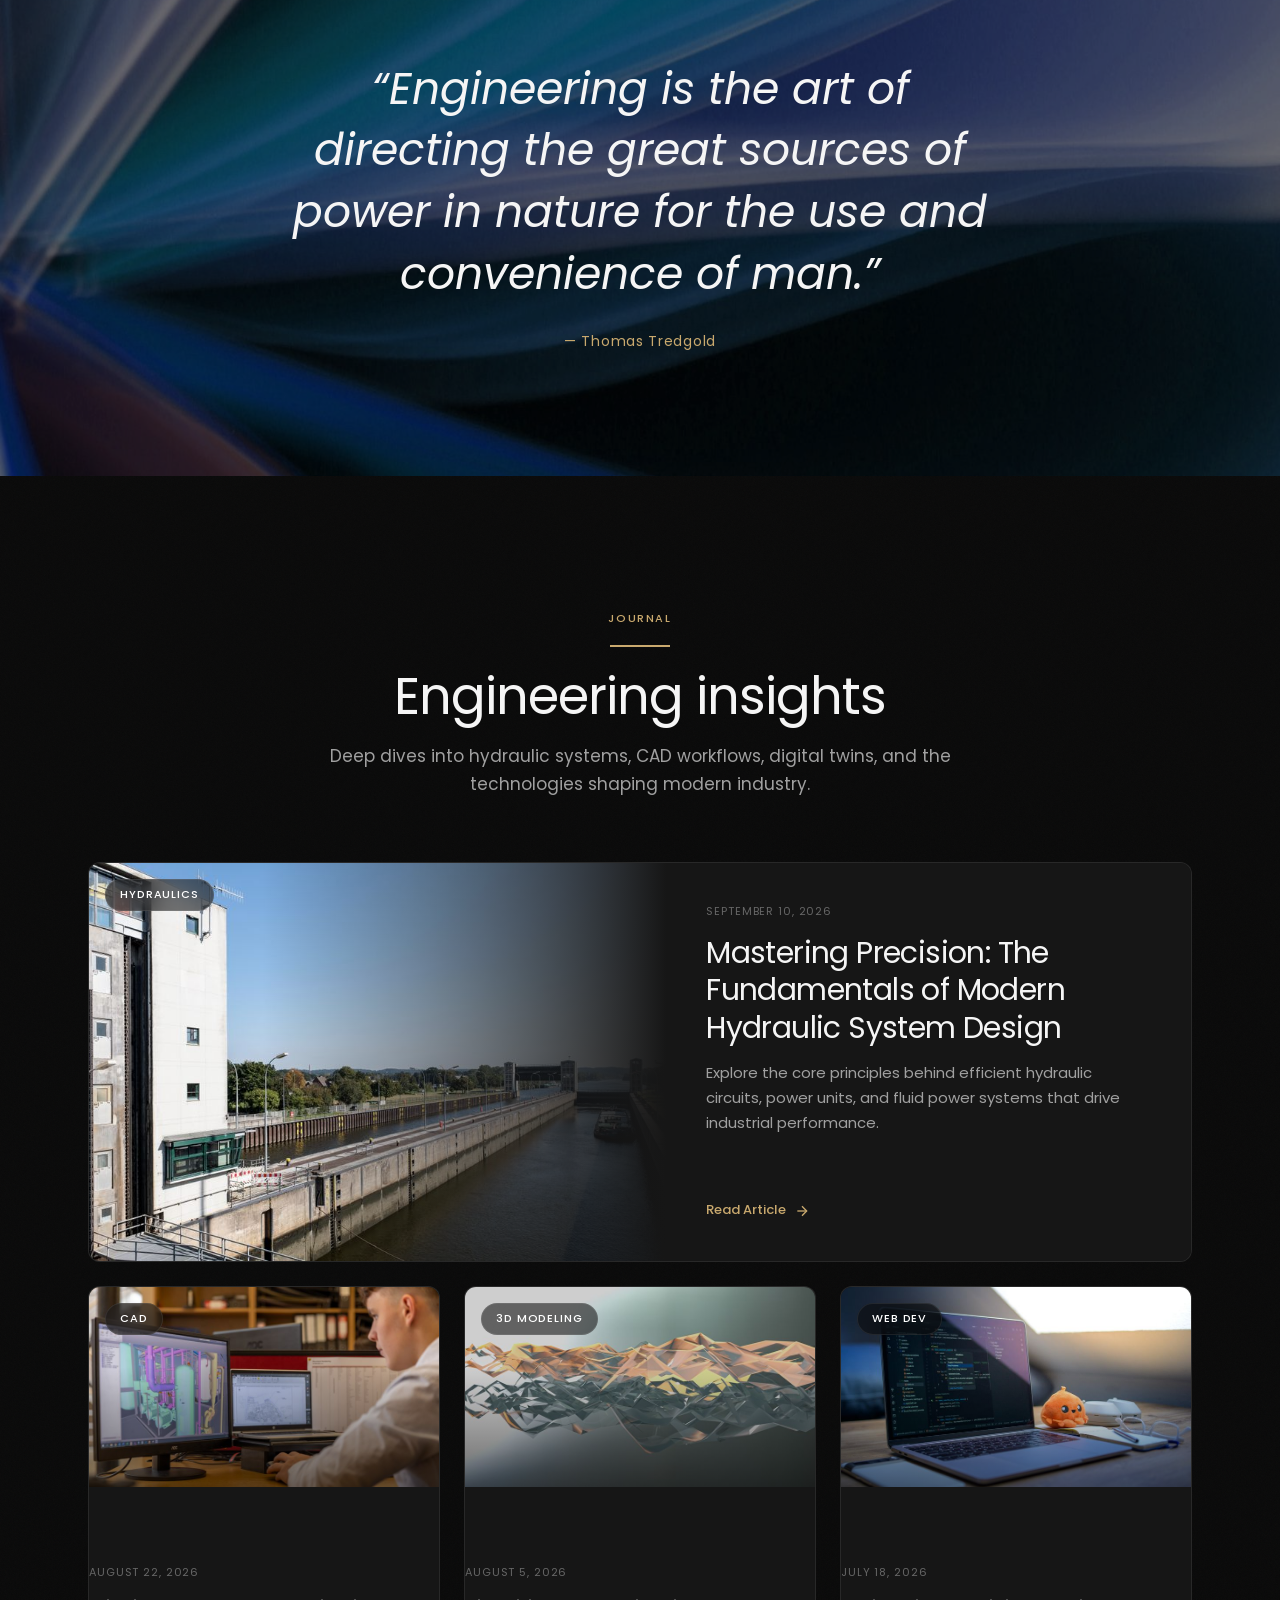
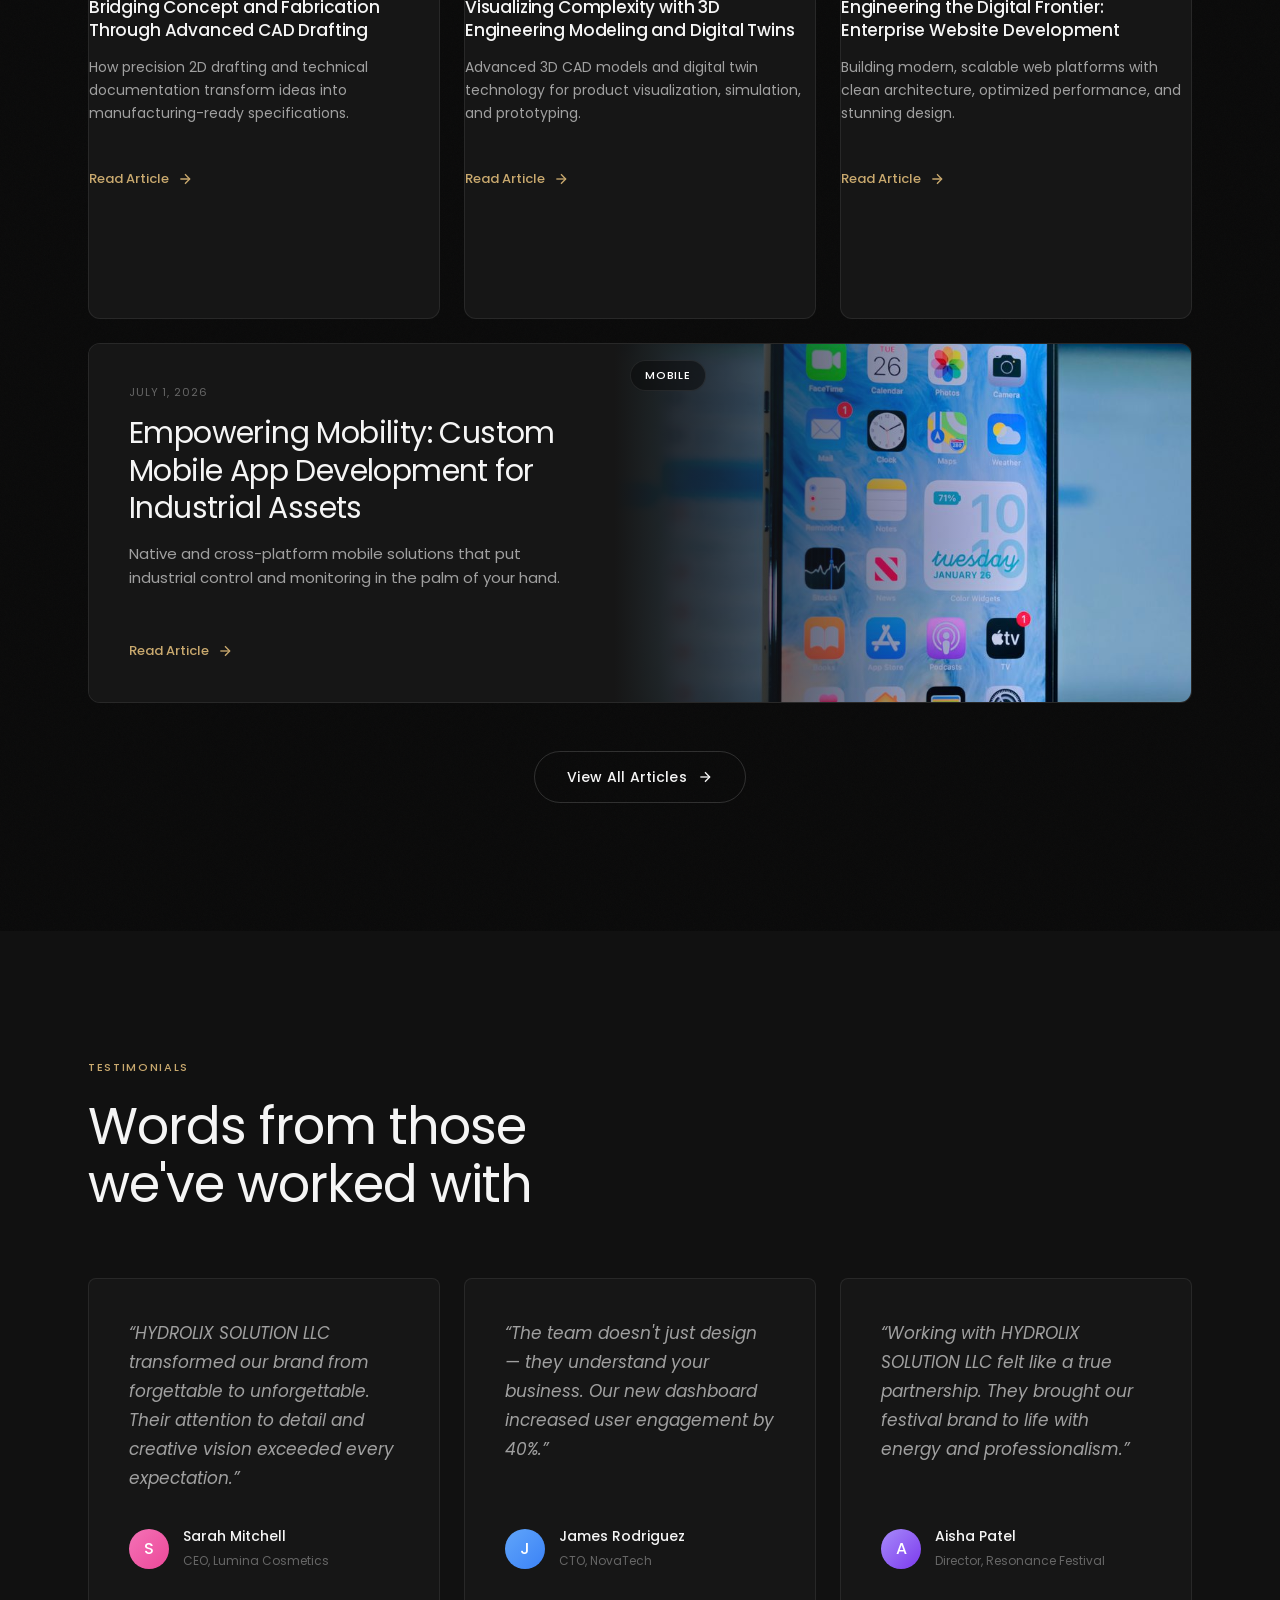
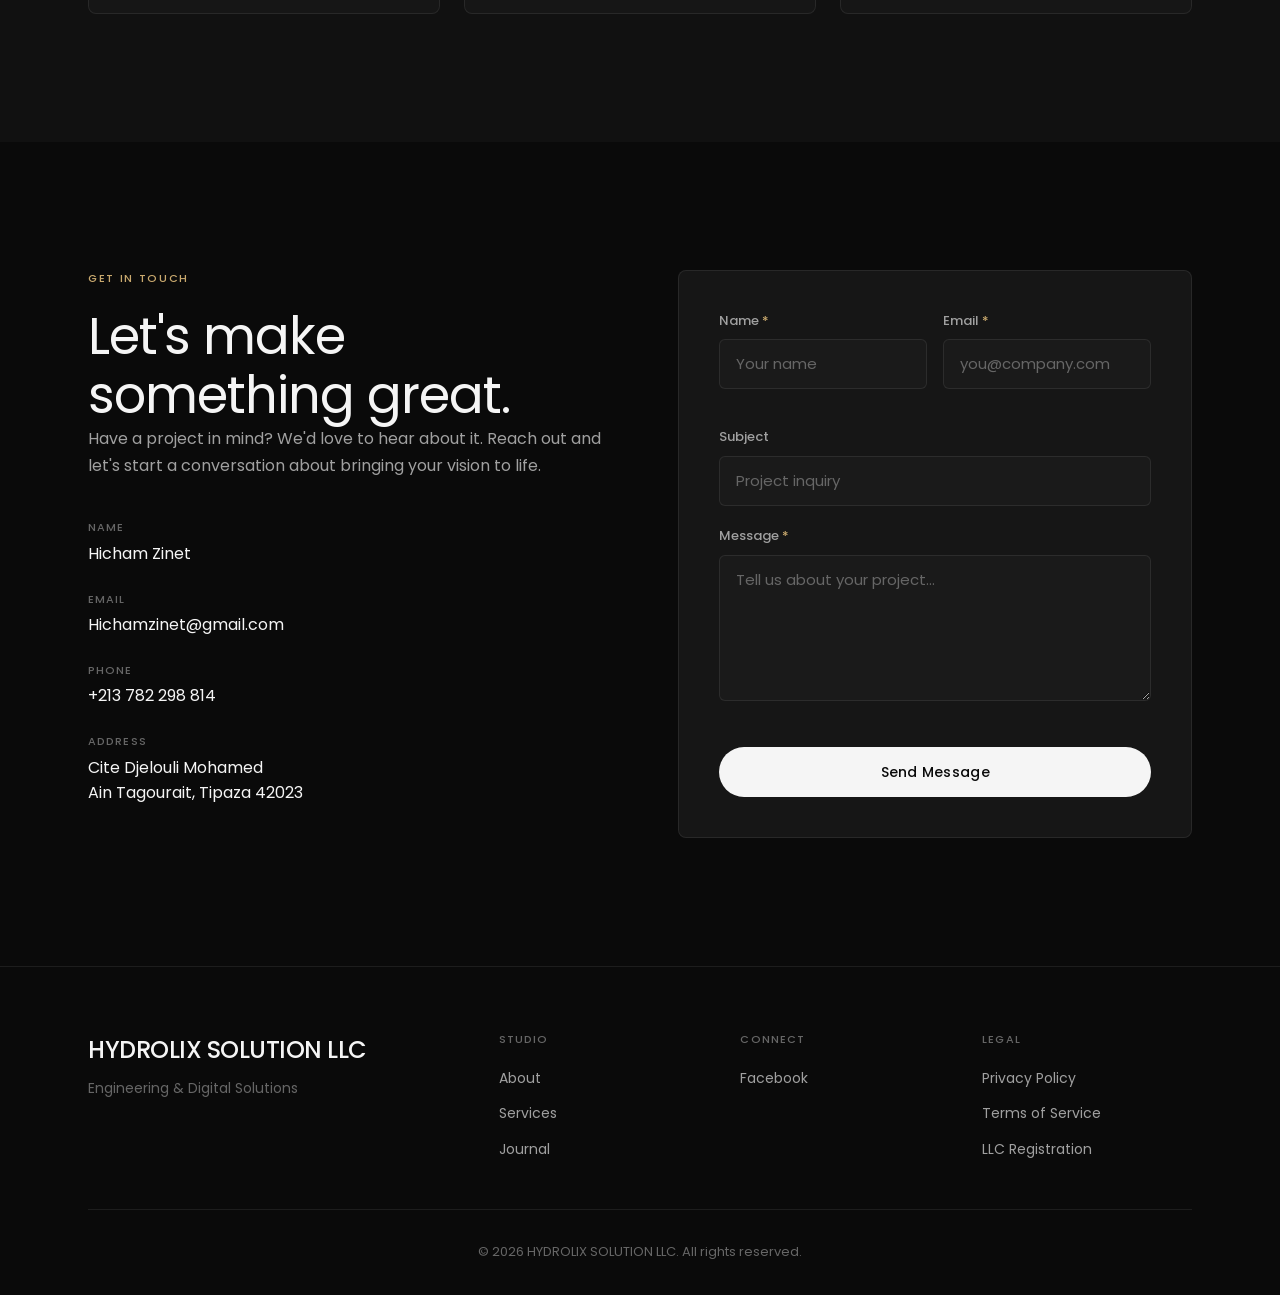
==== commit 533c66c3: "Replace contact details with Hicham Zinet info and remove LinkedIn links" ====
--- a/index.html
+++ b/index.html
@@ -371,22 +371,22 @@
               Have a project in mind? We'd love to hear about it. Reach out and let's start a conversation about bringing your vision to life.
             </p>
             <div class="contact-details">
-              <a href="mailto:Hicham@hydrolix.online" class="contact-link">
+              <div class="contact-link">
+                <span class="contact-link-label">Name</span>
+                <span class="contact-link-value">Hicham Zinet</span>
+              </div>
+              <a href="mailto:Hichamzinet@gmail.com" class="contact-link">
                 <span class="contact-link-label">Email</span>
-                <span class="contact-link-value">Hicham@hydrolix.online</span>
+                <span class="contact-link-value">Hichamzinet@gmail.com</span>
               </a>
-              <a href="tel:+213660178884" class="contact-link">
+              <a href="tel:+213782298814" class="contact-link">
                 <span class="contact-link-label">Phone</span>
-                <span class="contact-link-value">+213 660 178 884</span>
+                <span class="contact-link-value">+213 782 298 814</span>
               </a>
               <div class="contact-link">
-                <span class="contact-link-label">Studio</span>
-                <span class="contact-link-value">8206 Louisiana Blvd NE, Ste A #10524<br>Albuquerque, NM 87113</span>
-              </div>
-              <a href="https://www.linkedin.com/in/hydrolix-solutions-llc-85013b436?utm_source=share_via&utm_content=profile&utm_medium=member_android" target="_blank" rel="noopener noreferrer" class="contact-link">
-                <span class="contact-link-label">LinkedIn</span>
-                <span class="contact-link-value">HYDROLIX SOLUTION LLC</span>
-              </a>
+                <span class="contact-link-label">Address</span>
+                <span class="contact-link-value">Cite Djelouli Mohamed<br>Ain Tagourait, Tipaza 42023</span>
+              </div>
             </div>
           </div>
           <div class="contact-right" data-reveal>
@@ -452,7 +452,6 @@
             <h3 class="footer-heading">Connect</h3>
             <ul>
               <li><a href="https://www.facebook.com/profile.php?id=61594665413653" target="_blank" rel="noopener noreferrer">Facebook</a></li>
-              <li><a href="https://www.linkedin.com/in/hydrolix-solutions-llc-85013b436?utm_source=share_via&utm_content=profile&utm_medium=member_android" target="_blank" rel="noopener noreferrer">LinkedIn</a></li>
             </ul>
           </div>
           <div class="footer-col">
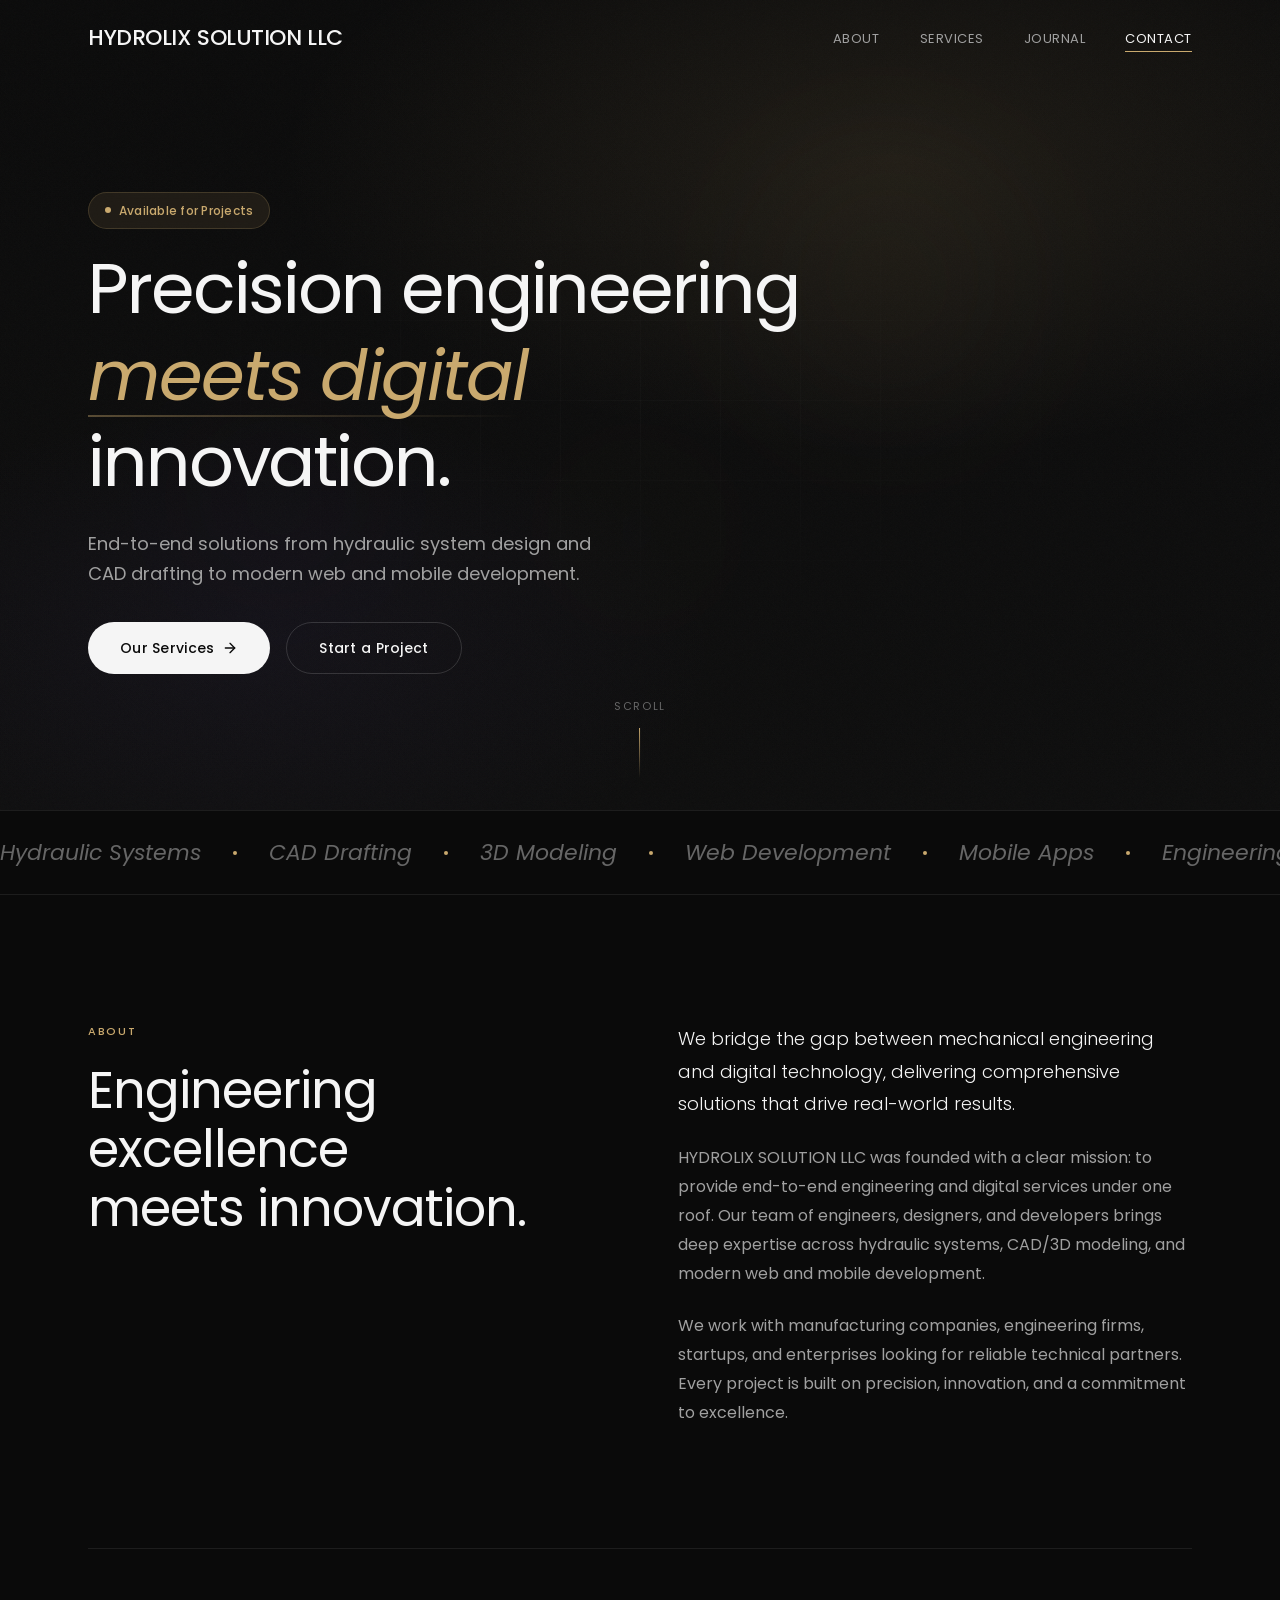
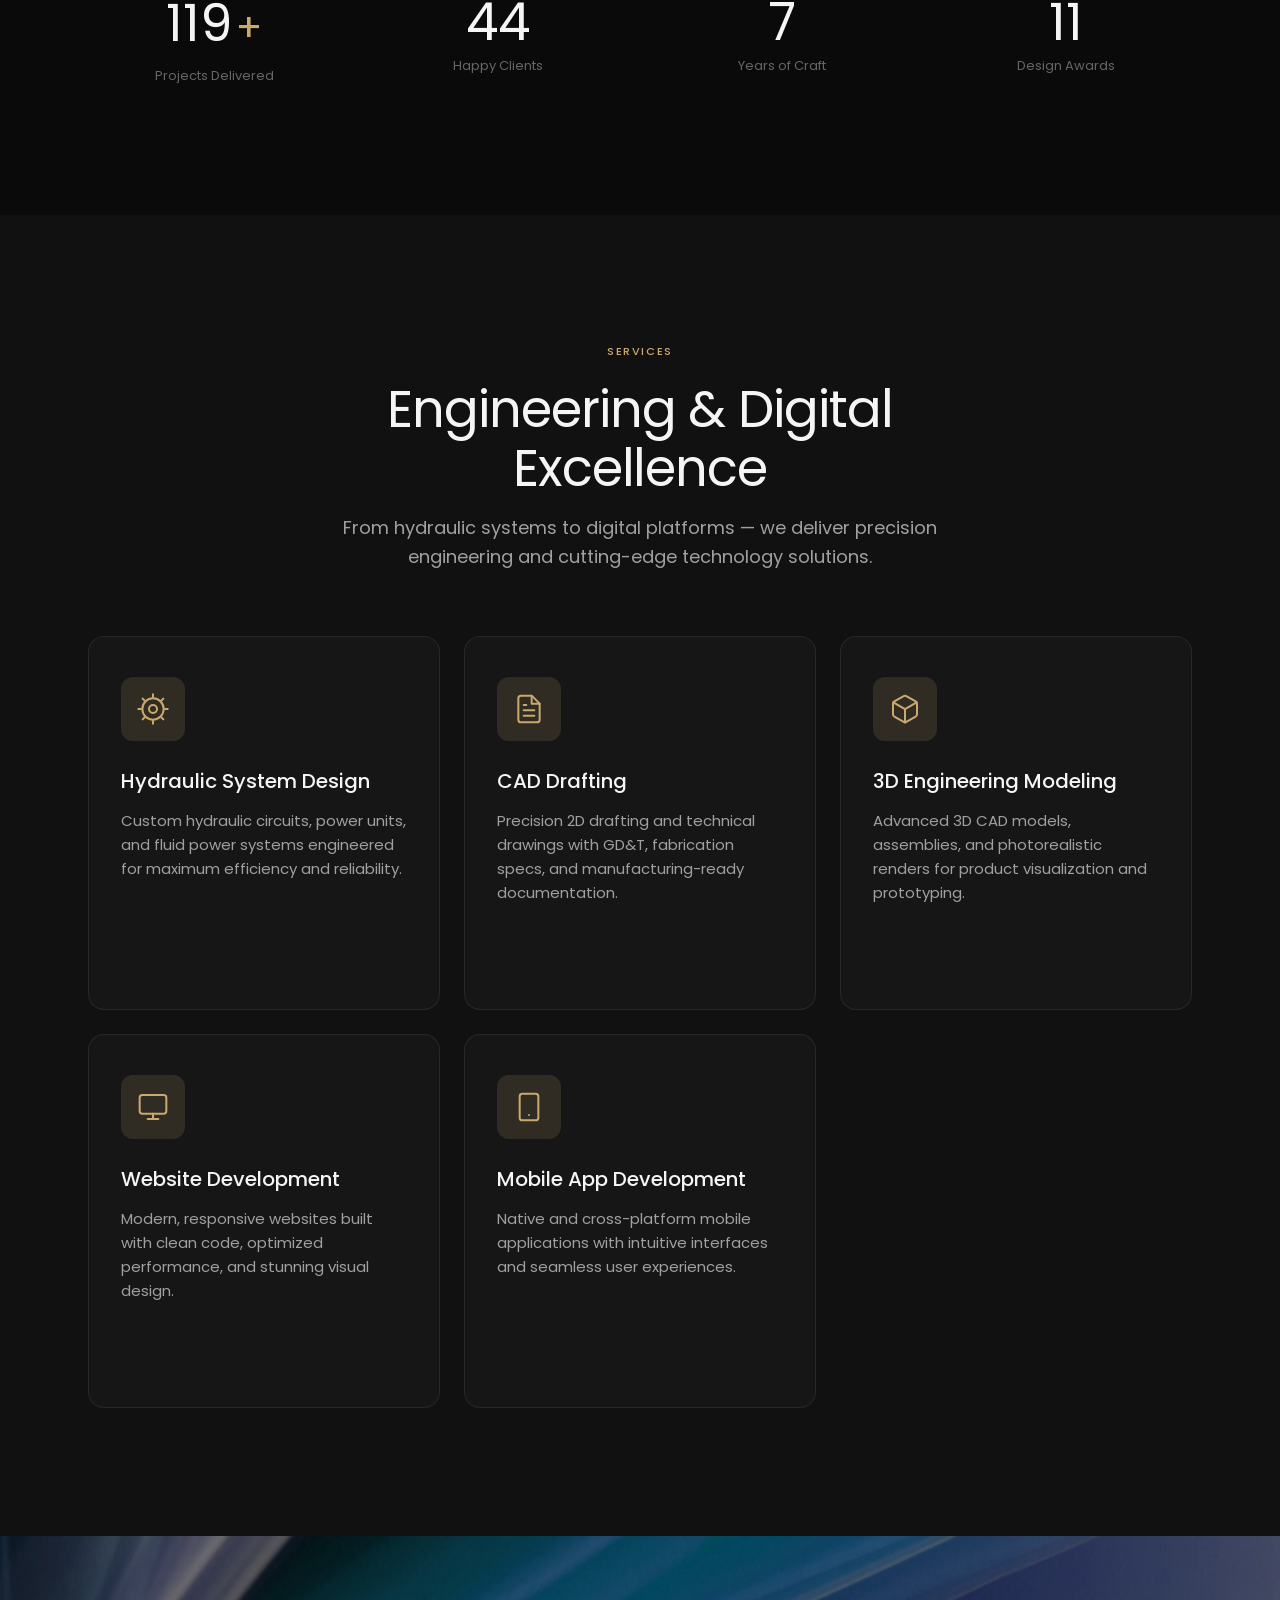
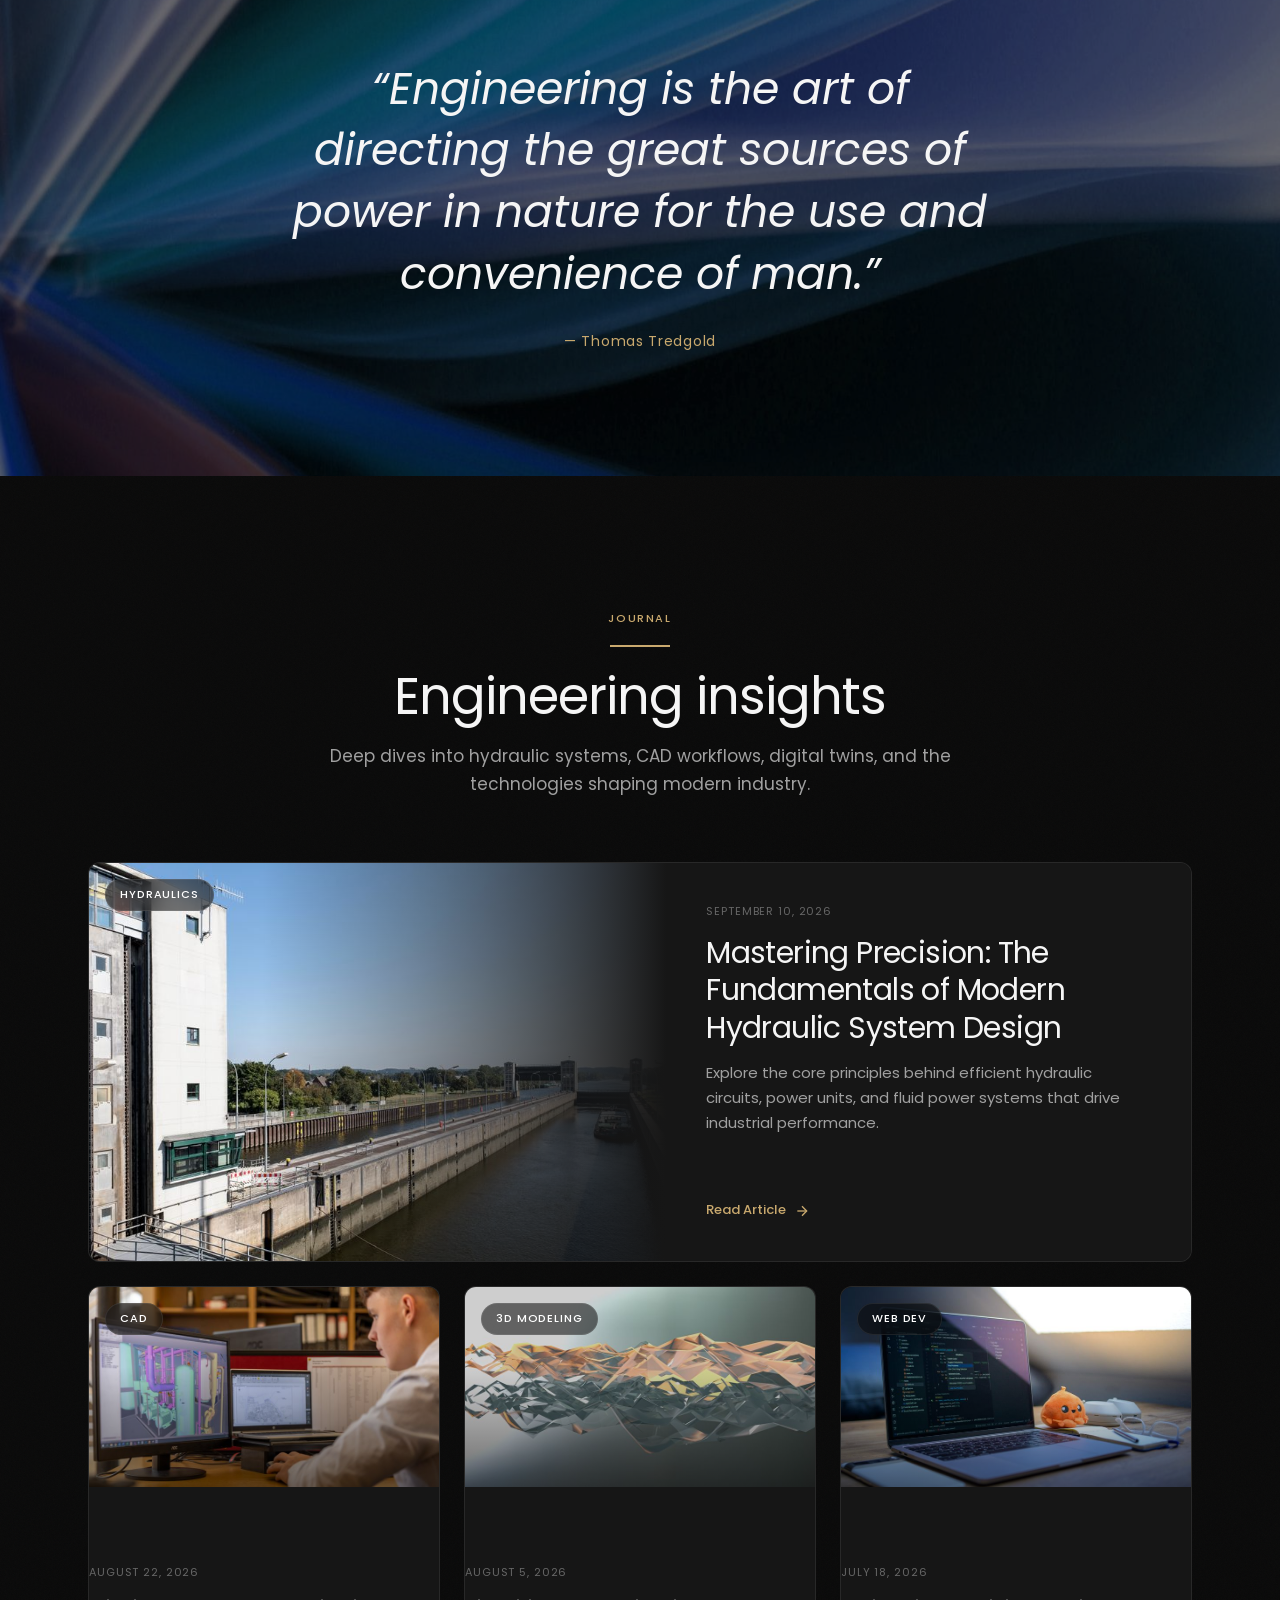
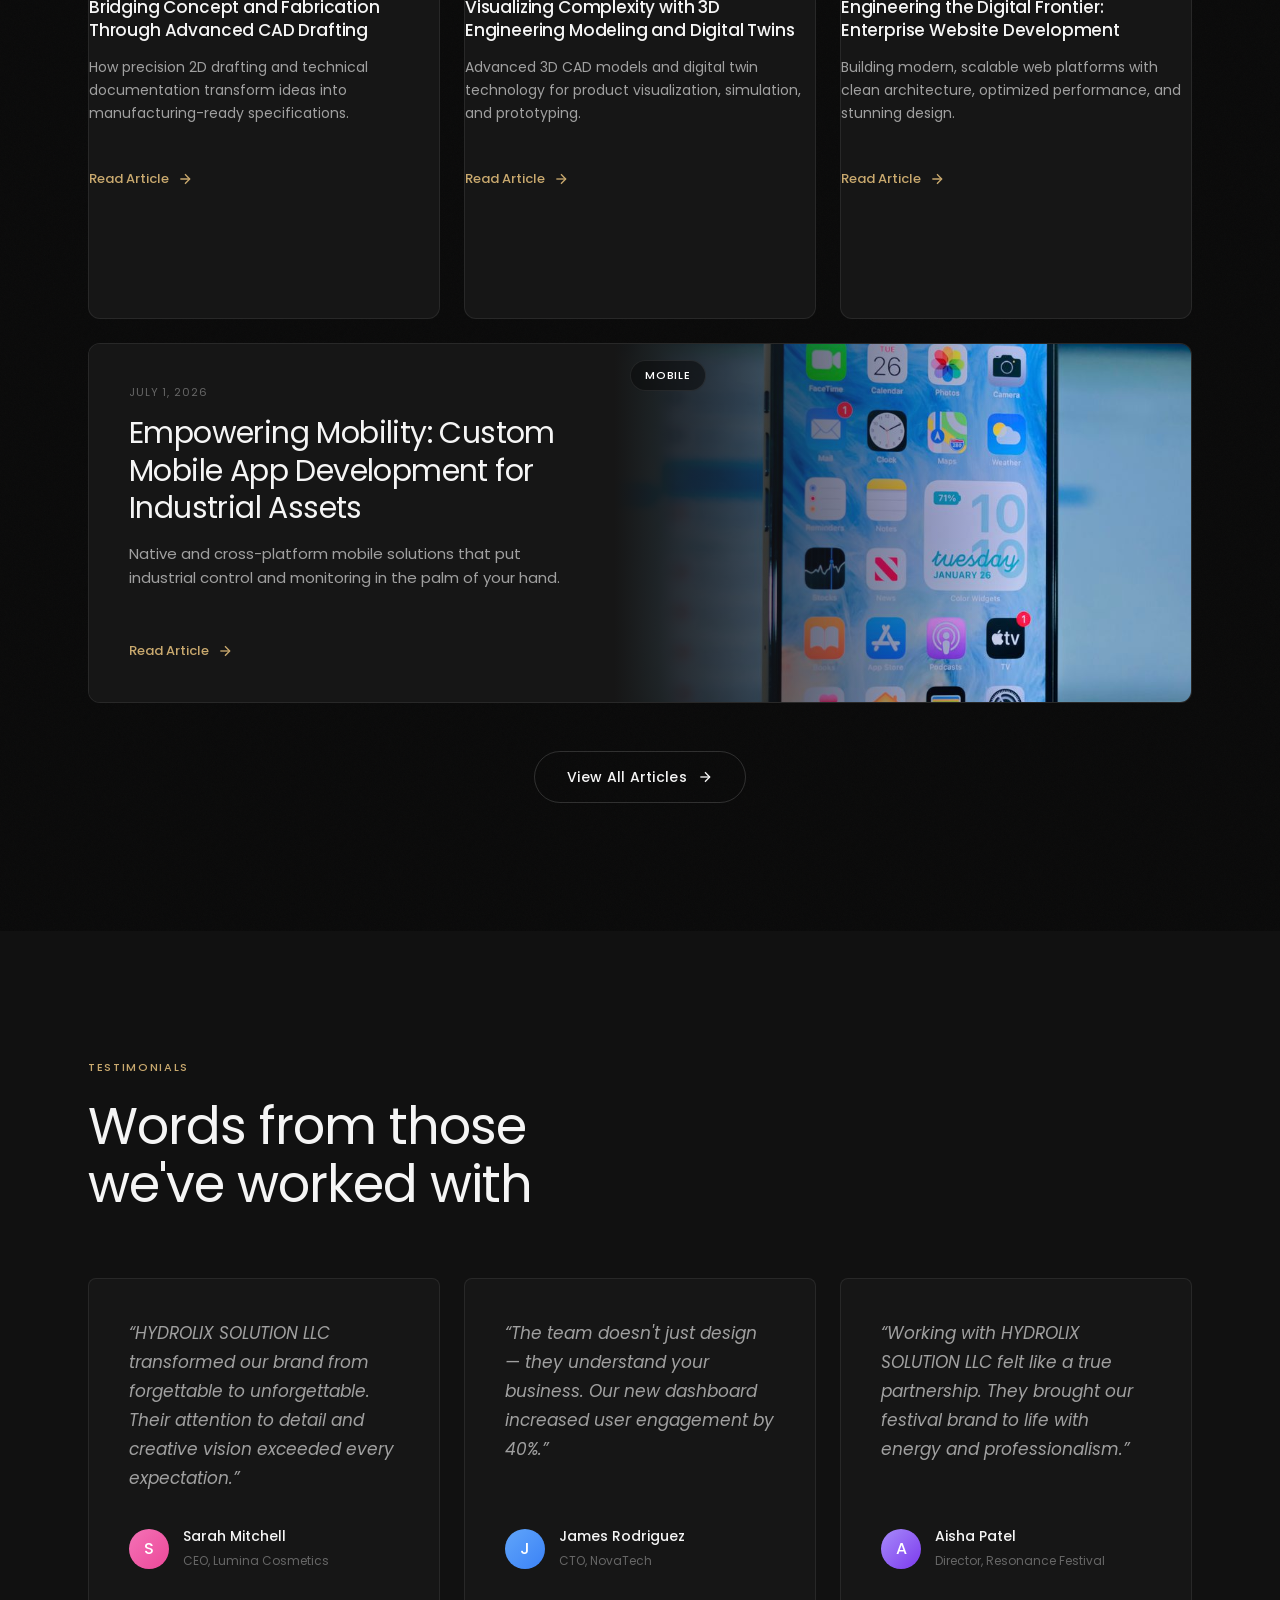
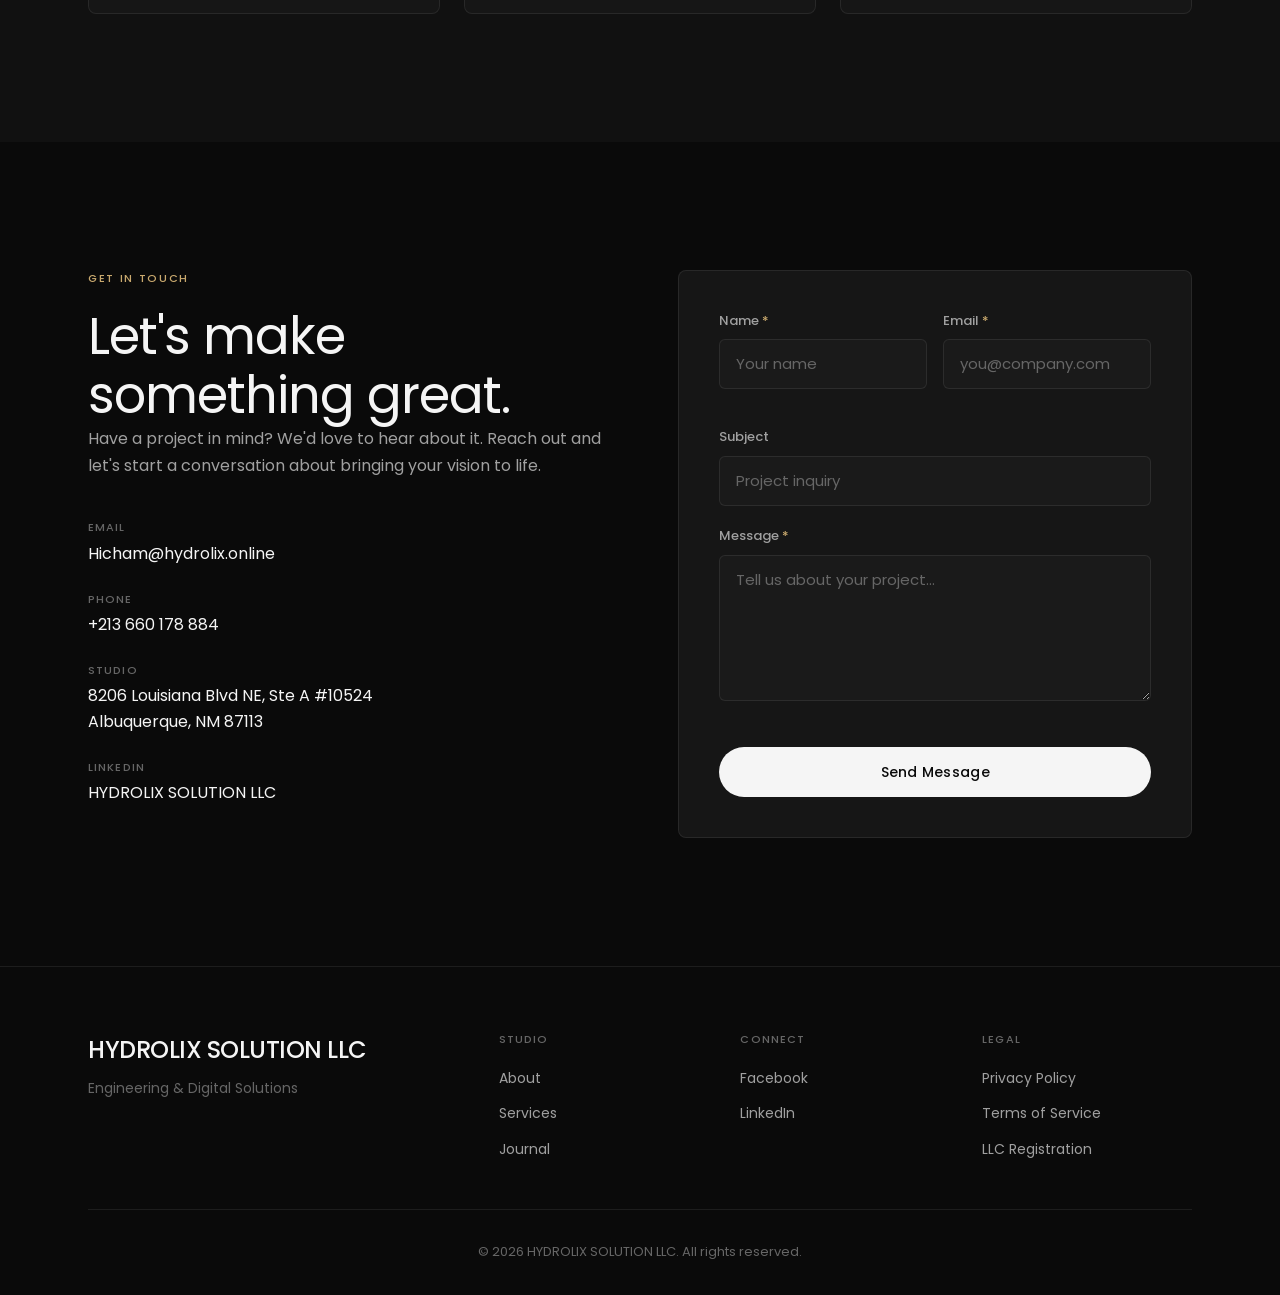
==== commit d5aba051: "Revert "Replace contact details with Hicham Zinet info and remove LinkedIn links" This reverts commi" ====
--- a/index.html
+++ b/index.html
@@ -371,22 +371,22 @@
               Have a project in mind? We'd love to hear about it. Reach out and let's start a conversation about bringing your vision to life.
             </p>
             <div class="contact-details">
-              <div class="contact-link">
-                <span class="contact-link-label">Name</span>
-                <span class="contact-link-value">Hicham Zinet</span>
-              </div>
-              <a href="mailto:Hichamzinet@gmail.com" class="contact-link">
+              <a href="mailto:Hicham@hydrolix.online" class="contact-link">
                 <span class="contact-link-label">Email</span>
-                <span class="contact-link-value">Hichamzinet@gmail.com</span>
+                <span class="contact-link-value">Hicham@hydrolix.online</span>
               </a>
-              <a href="tel:+213782298814" class="contact-link">
+              <a href="tel:+213660178884" class="contact-link">
                 <span class="contact-link-label">Phone</span>
-                <span class="contact-link-value">+213 782 298 814</span>
+                <span class="contact-link-value">+213 660 178 884</span>
               </a>
               <div class="contact-link">
-                <span class="contact-link-label">Address</span>
-                <span class="contact-link-value">Cite Djelouli Mohamed<br>Ain Tagourait, Tipaza 42023</span>
-              </div>
+                <span class="contact-link-label">Studio</span>
+                <span class="contact-link-value">8206 Louisiana Blvd NE, Ste A #10524<br>Albuquerque, NM 87113</span>
+              </div>
+              <a href="https://www.linkedin.com/in/hydrolix-solutions-llc-85013b436?utm_source=share_via&utm_content=profile&utm_medium=member_android" target="_blank" rel="noopener noreferrer" class="contact-link">
+                <span class="contact-link-label">LinkedIn</span>
+                <span class="contact-link-value">HYDROLIX SOLUTION LLC</span>
+              </a>
             </div>
           </div>
           <div class="contact-right" data-reveal>
@@ -452,6 +452,7 @@
             <h3 class="footer-heading">Connect</h3>
             <ul>
               <li><a href="https://www.facebook.com/profile.php?id=61594665413653" target="_blank" rel="noopener noreferrer">Facebook</a></li>
+              <li><a href="https://www.linkedin.com/in/hydrolix-solutions-llc-85013b436?utm_source=share_via&utm_content=profile&utm_medium=member_android" target="_blank" rel="noopener noreferrer">LinkedIn</a></li>
             </ul>
           </div>
           <div class="footer-col">
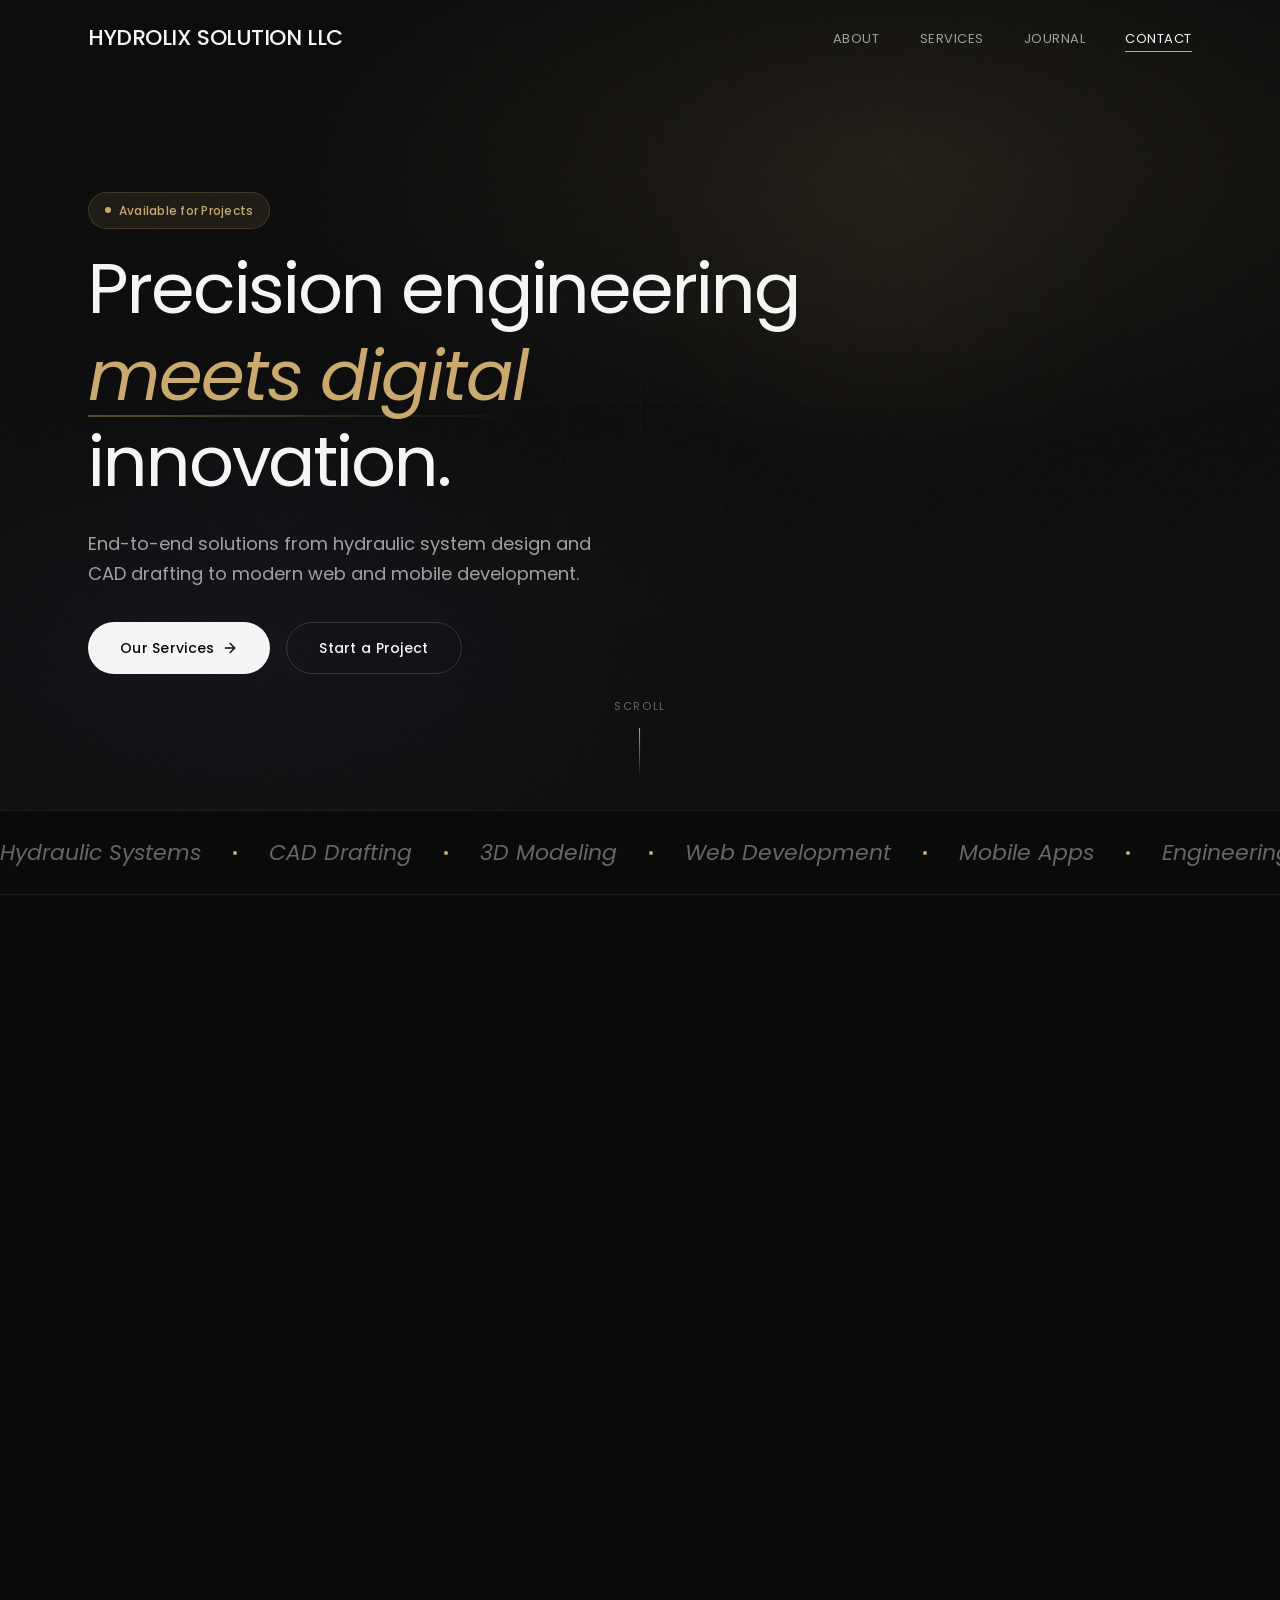
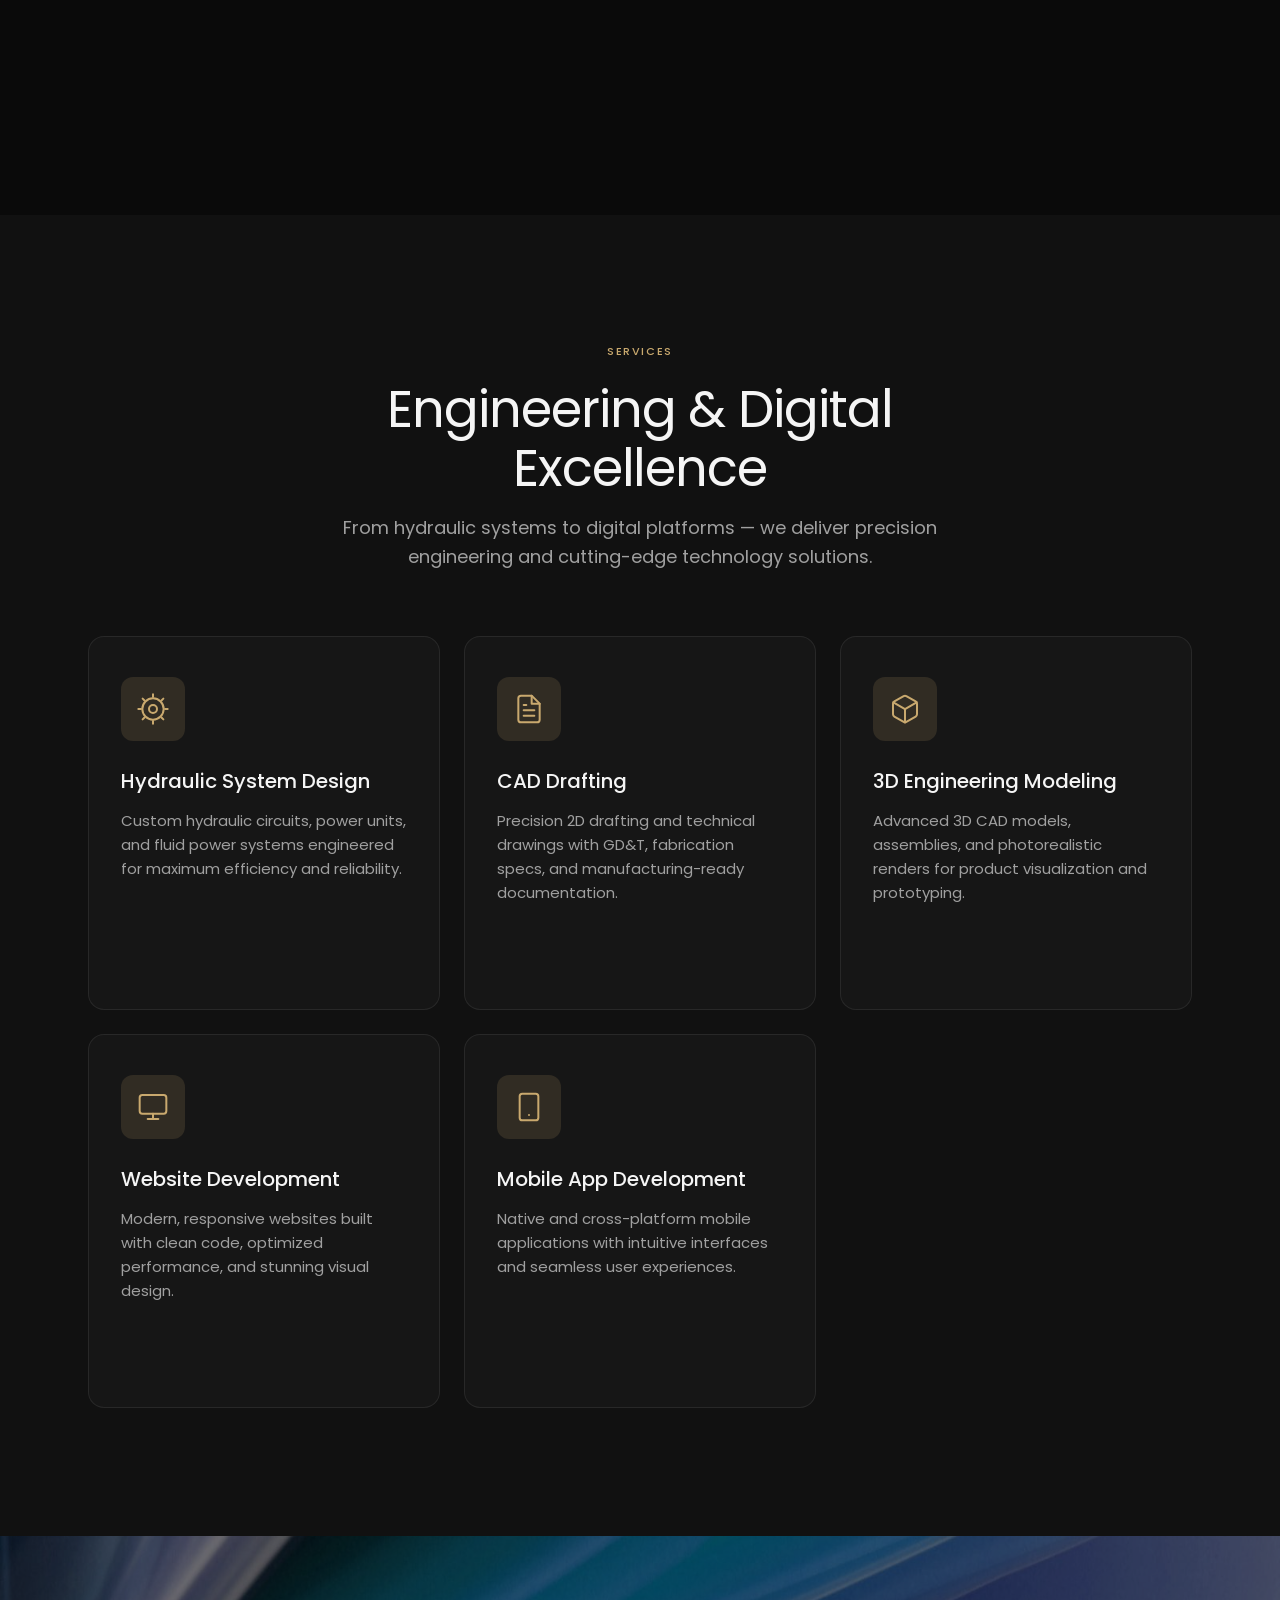
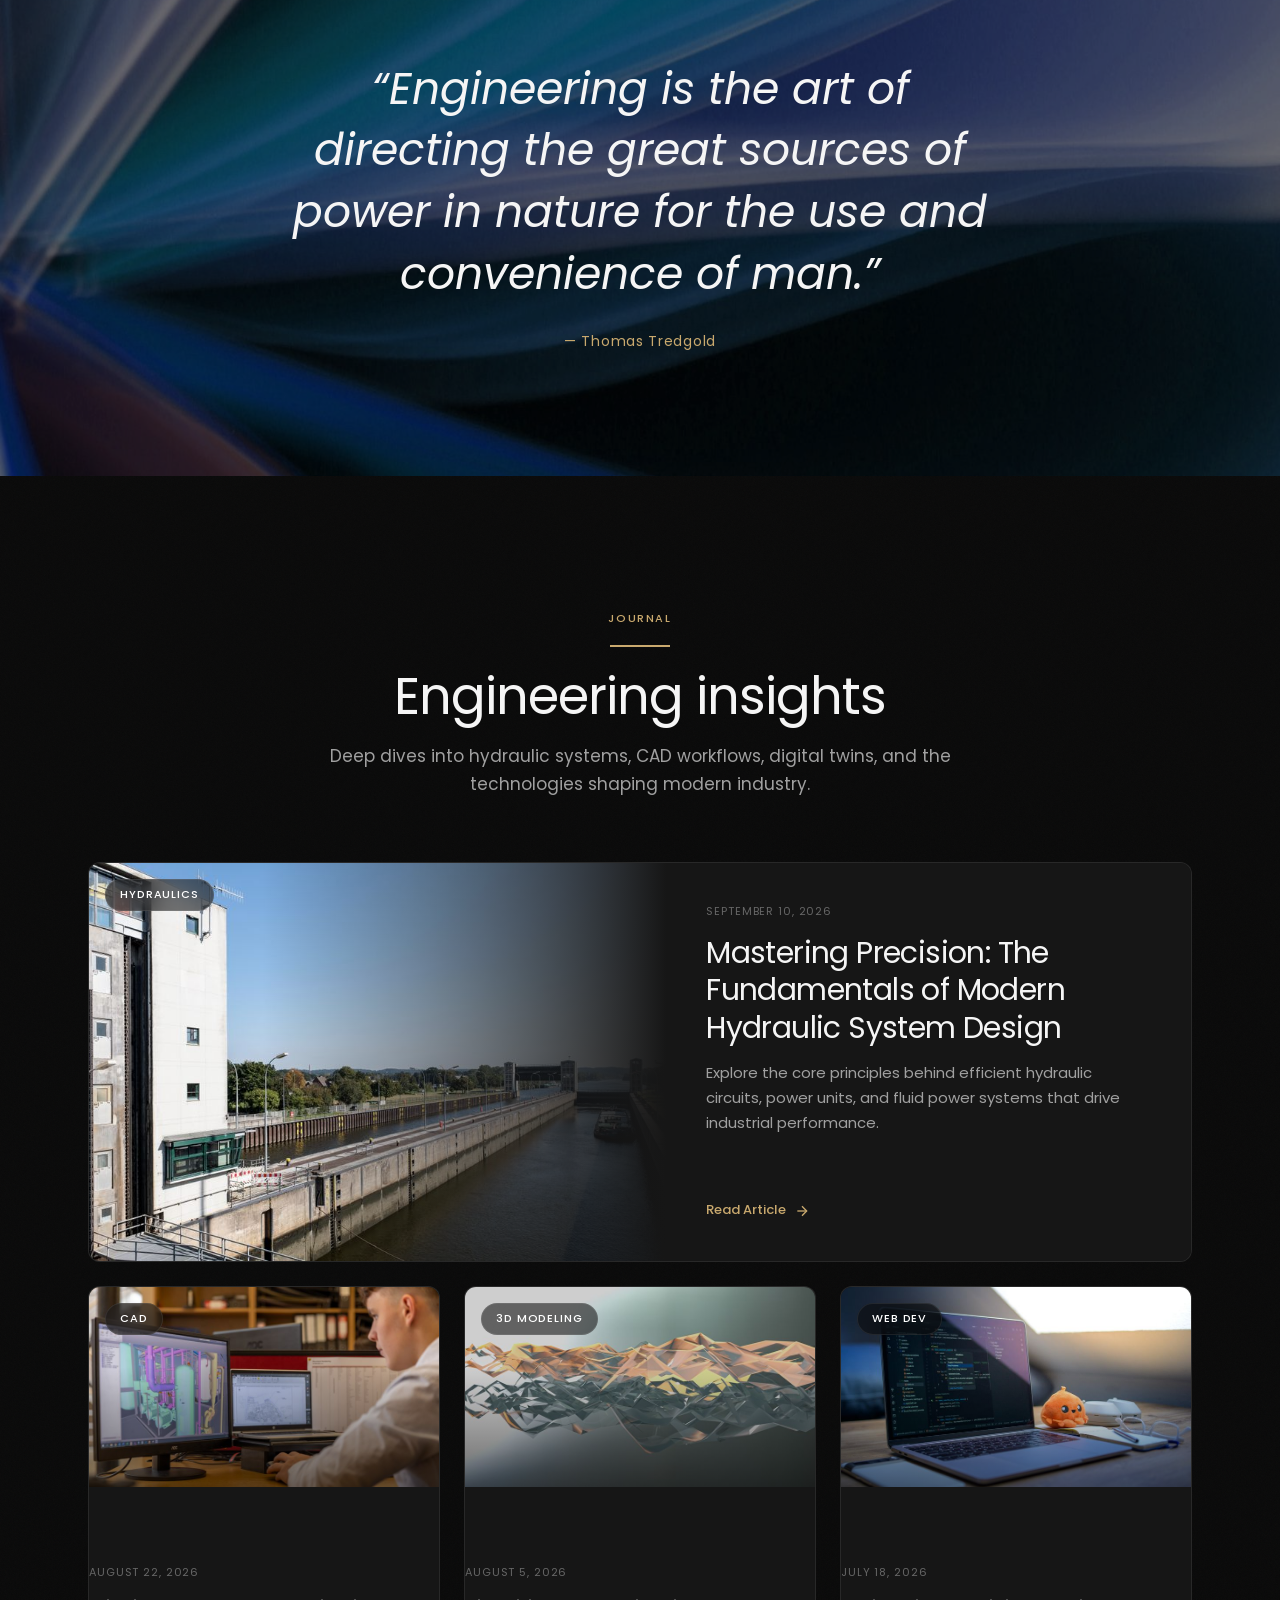
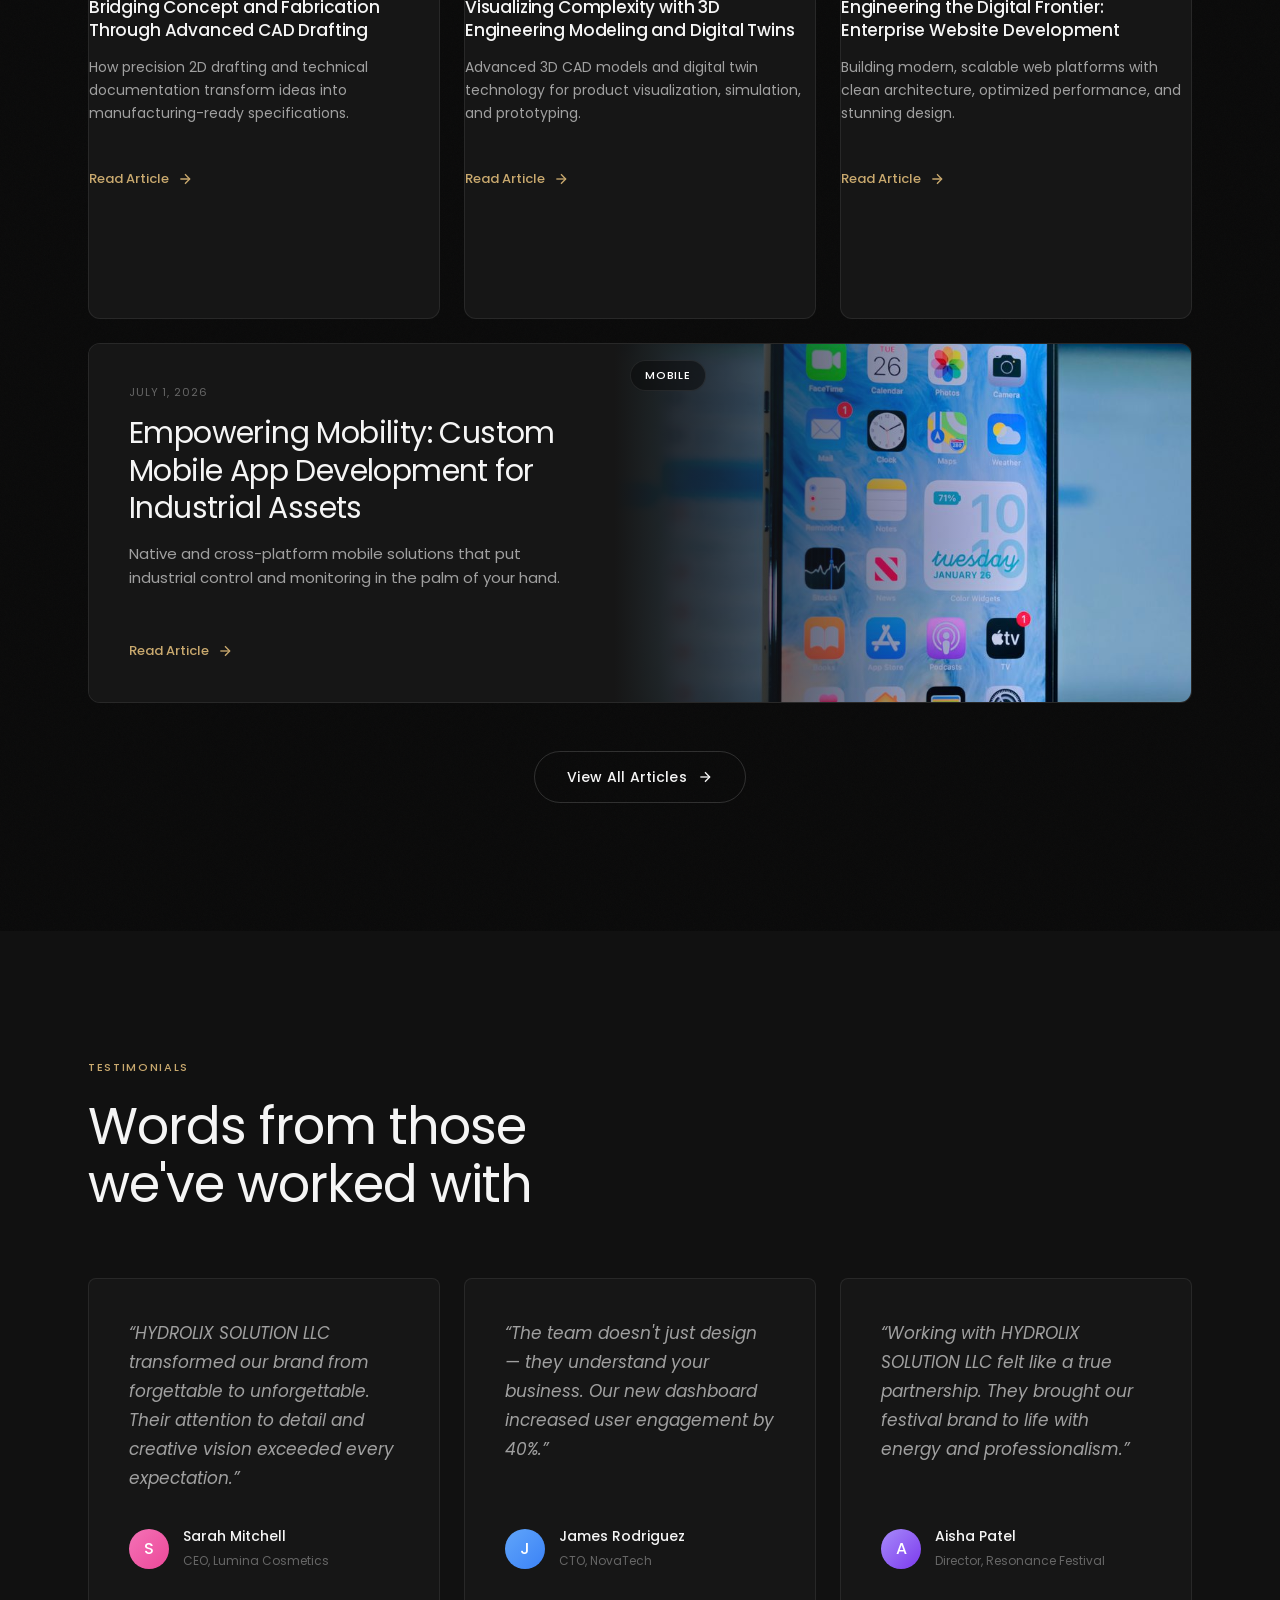
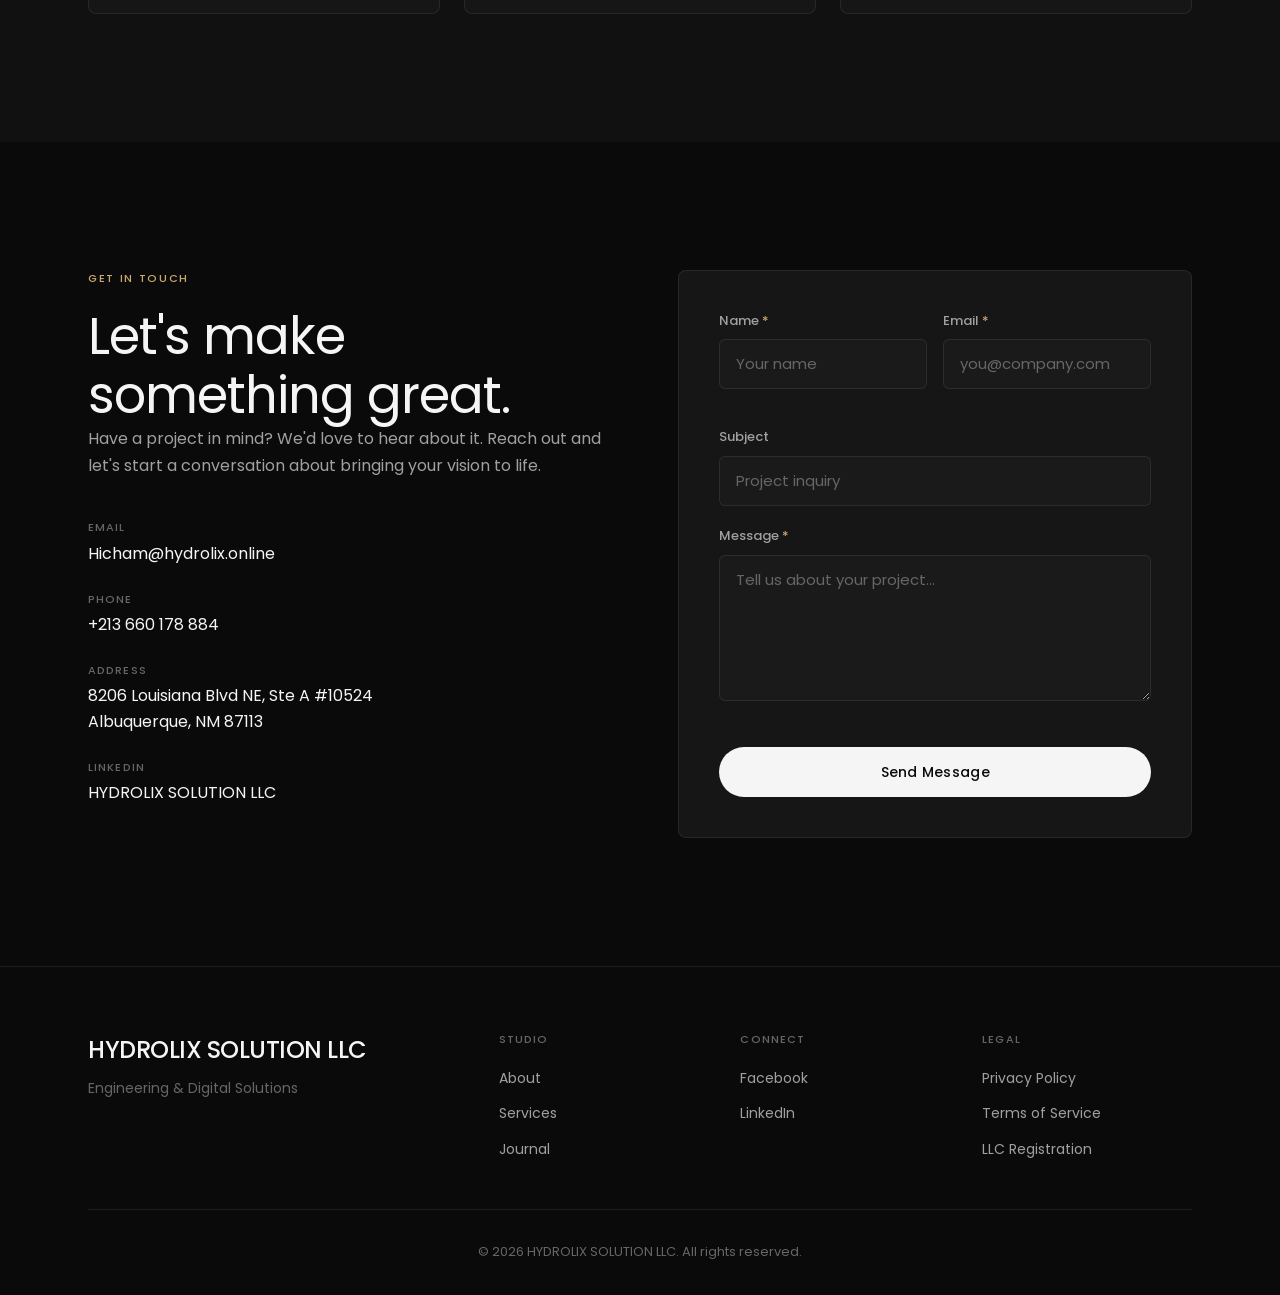
==== commit 2af008e9: "Update contact label from Studio to Address in index.html" ====
--- a/index.html
+++ b/index.html
@@ -380,7 +380,7 @@
                 <span class="contact-link-value">+213 660 178 884</span>
               </a>
               <div class="contact-link">
-                <span class="contact-link-label">Studio</span>
+                <span class="contact-link-label">Address</span>
                 <span class="contact-link-value">8206 Louisiana Blvd NE, Ste A #10524<br>Albuquerque, NM 87113</span>
               </div>
               <a href="https://www.linkedin.com/in/hydrolix-solutions-llc-85013b436?utm_source=share_via&utm_content=profile&utm_medium=member_android" target="_blank" rel="noopener noreferrer" class="contact-link">
